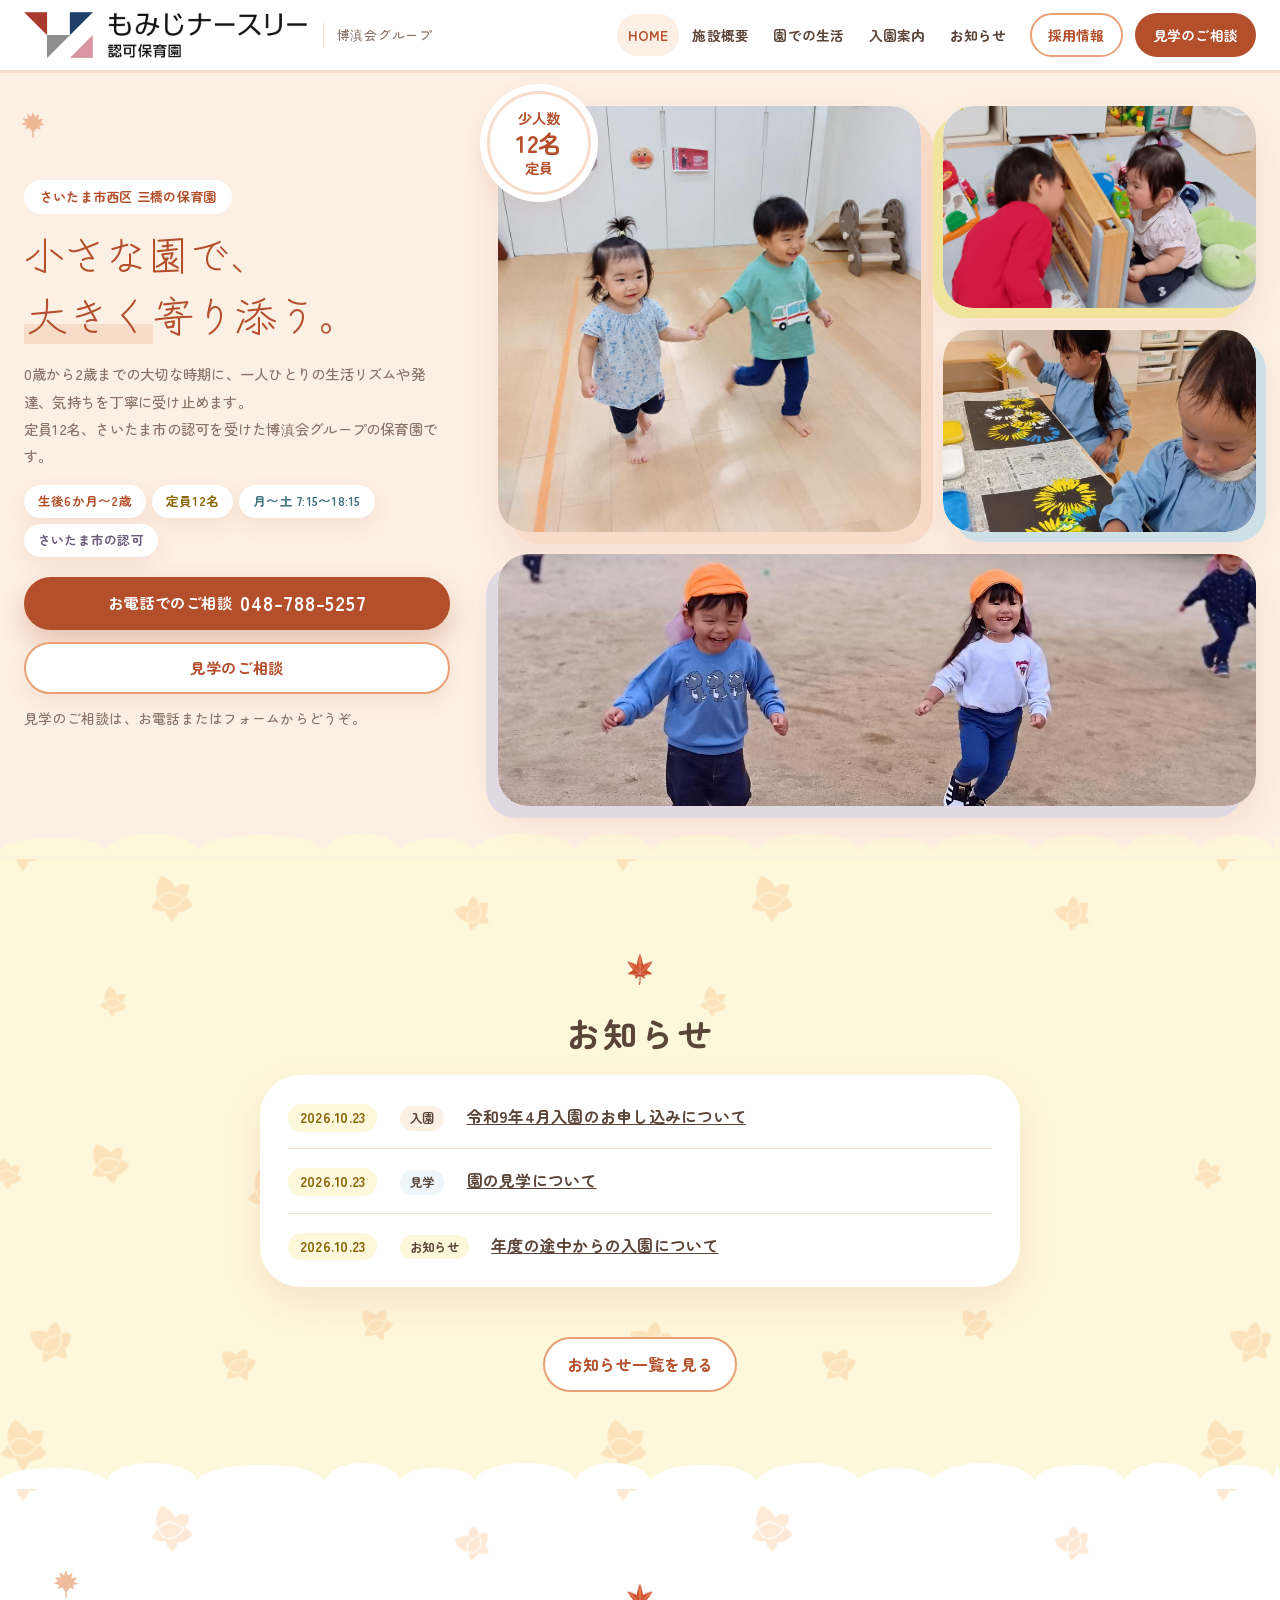
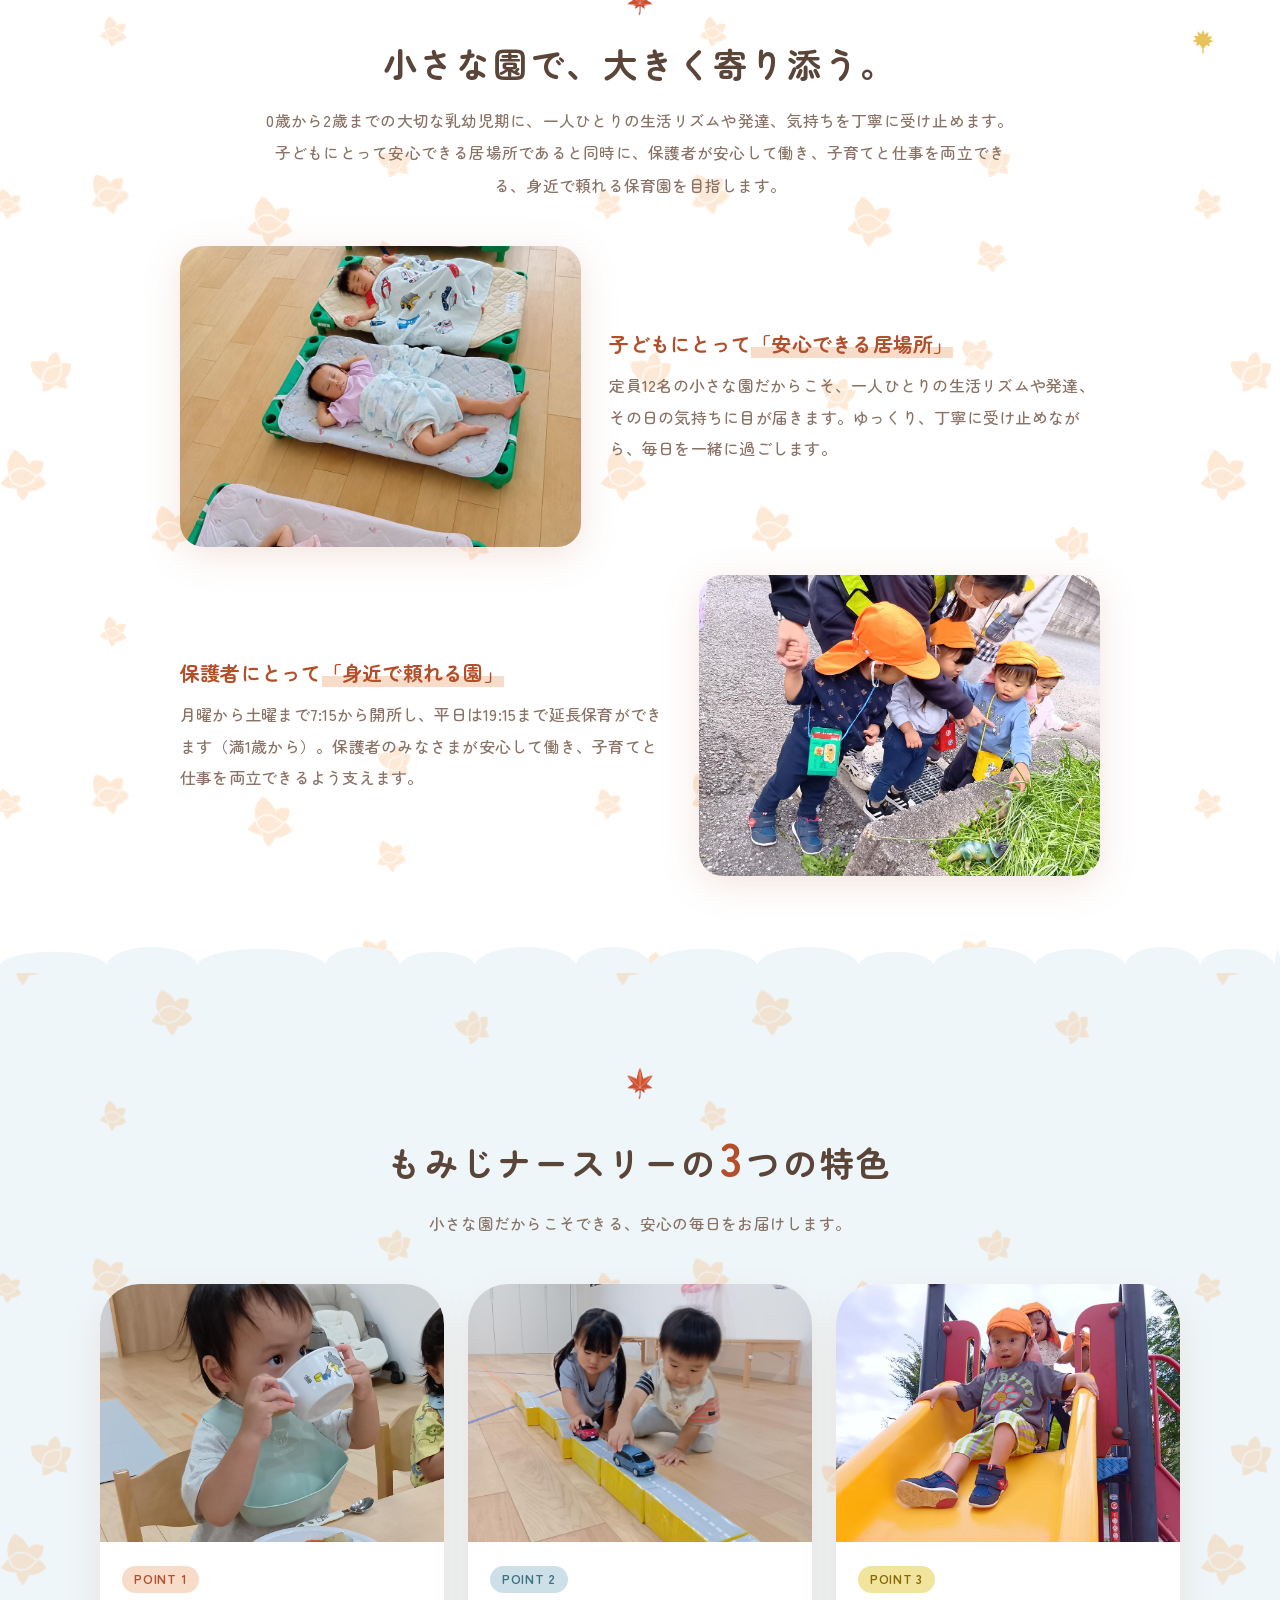
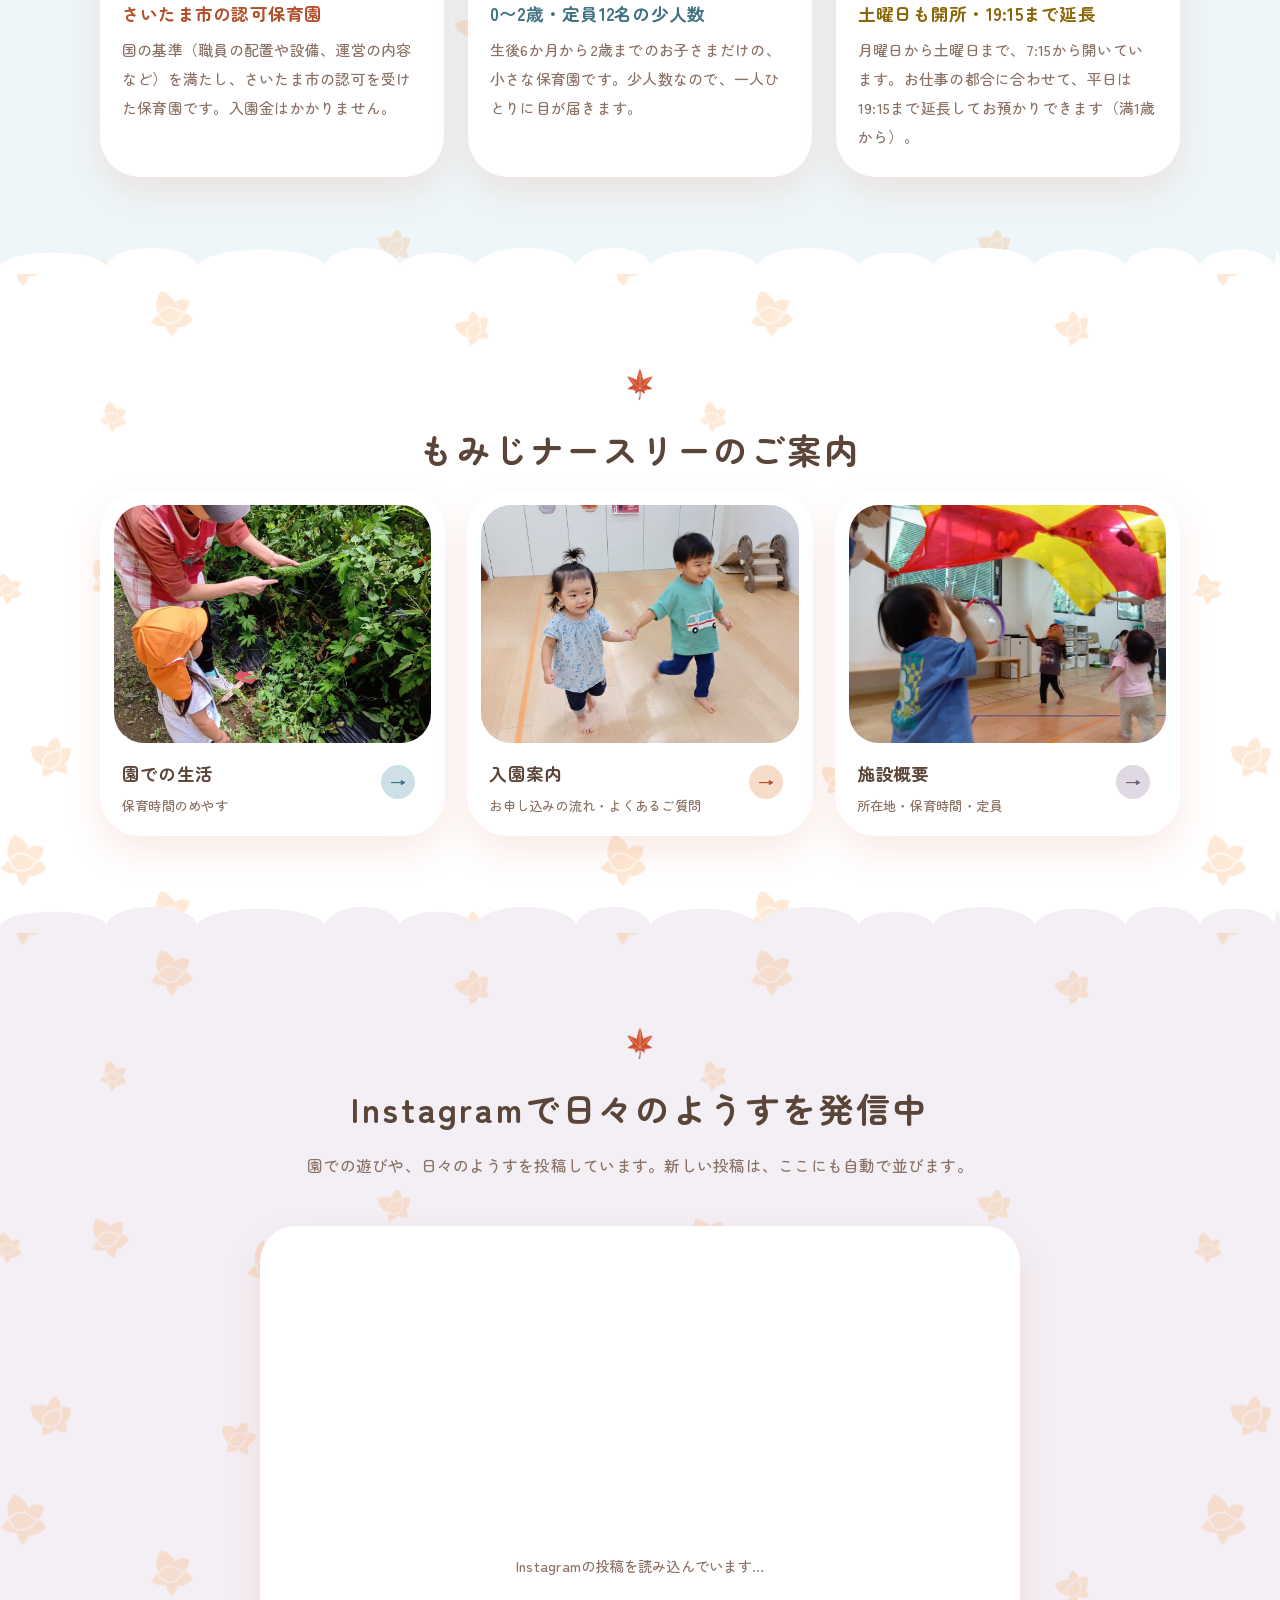
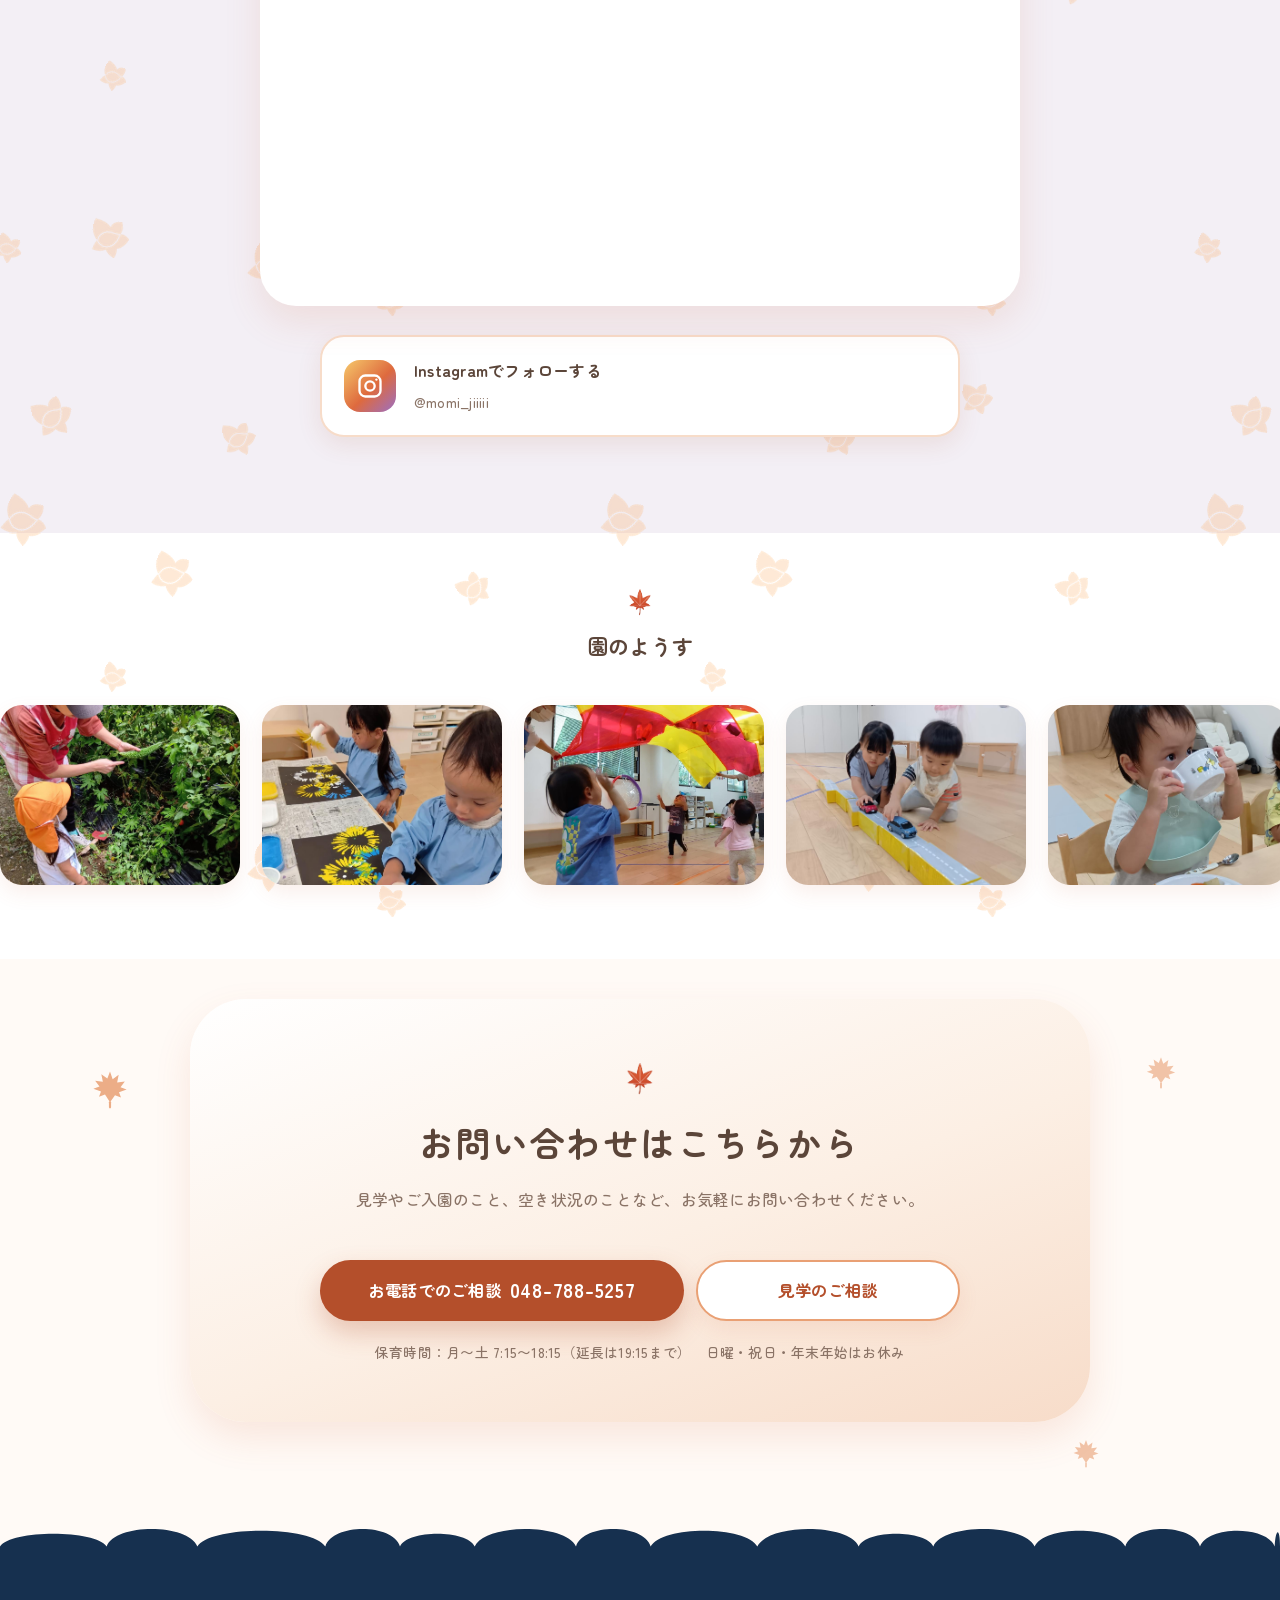
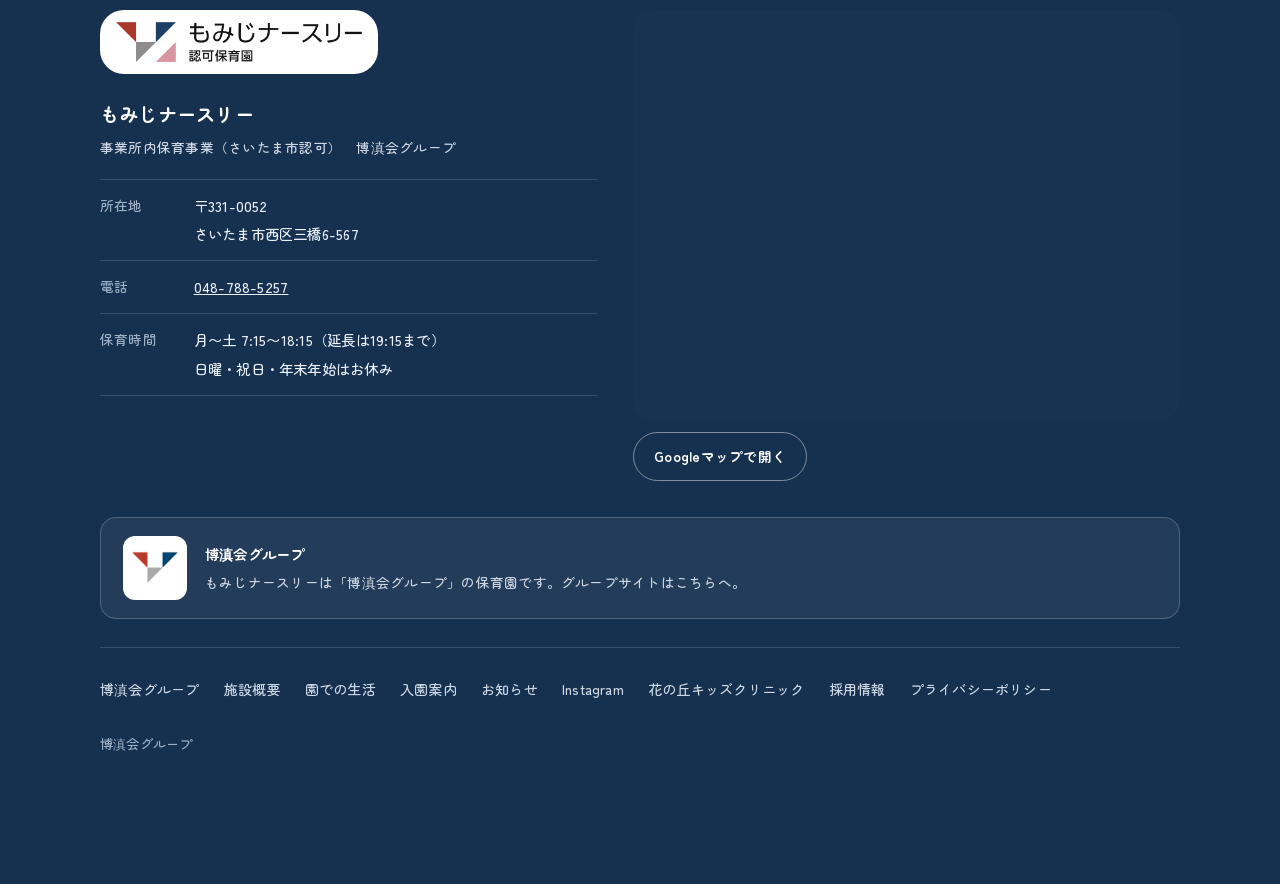
==== index.html @ c1660f33 "Add files via upload" ====
<!DOCTYPE html>
<html lang="ja">
<head>
<meta charset="UTF-8">
<meta name="viewport" content="width=device-width, initial-scale=1">
<title>もみじナースリー｜さいたま市西区三橋の0〜2歳児の保育園｜博滇会グループ</title>
<!-- ★お試し公開のあいだは検索結果に出ないようにしています。本番公開のときはこの1行を削除してください★ -->
<meta name="robots" content="noindex,nofollow">
<meta name="description" content="小さな園で、大きく寄り添う。もみじナースリー（さいたま市西区三橋）は、博滇会グループの事業所内保育事業（さいたま市認可）の保育園です。生後6か月〜2歳、定員12名。月〜土 7:15〜18:15（延長19:15まで）。">
<link rel="icon" href="momiji-leaf.png">
<link rel="preconnect" href="https://fonts.googleapis.com">
<link rel="preconnect" href="https://fonts.gstatic.com" crossorigin>
<link href="https://fonts.googleapis.com/css2?family=Zen+Maru+Gothic:wght@500;700&display=swap" rel="stylesheet">
<link href="https://fonts.googleapis.com/css2?family=Zen+Kurenaido&display=swap&text=%E3%80%81%E3%80%82%E3%81%86%E3%81%8D%E3%81%8F%E3%81%95%E3%81%98%E3%81%A7%E3%81%AA%E3%81%BF%E3%82%82%E3%82%8A%E3%82%B9%E3%83%8A%E3%83%AA%E3%83%BC%E5%9C%92%E5%A4%A7%E5%AF%84%E5%B0%8F%E6%B7%BB" rel="stylesheet">
<link rel="stylesheet" href="style.css?v=202610301157">
</head>
<body>
<!--
  もみじナースリー（博滇会グループ）　5ページ版　2026-10-23
  作りと構成は、さくらナースリーの5ページ版と同じです。色はもみじの秋の色にしています。
  中身は、さいたま市の施設ページ（もみじナースリー）と市の資料の内容をもとにしています。
  ★写真（harvest1.jpg など15枚）は、ほかのファイルと同じ場所に置いています（2026-10-30）。
-->
<svg width="0" height="0" style="position:absolute" aria-hidden="true">
  <defs>
    <symbol id="i-heart" viewBox="0 0 24 24"><path d="M12 20.5S3.5 15.2 3.5 9.6A4.3 4.3 0 0 1 12 7.5a4.3 4.3 0 0 1 8.5 2.1c0 5.6-8.5 10.9-8.5 10.9z" fill="currentColor"/></symbol>
    <symbol id="i-petal" viewBox="0 0 24 24"><path d="M12 1.5l1.6 4.6 3.6-2.6-.9 4.6 4.6-.6-2.6 3.4 3.7 1.4-4.6 1.6 1.2 3.2-3.6-1.4L12 20l-3-4.7-3.6 1.4 1.2-3.2L2 11.9l3.7-1.4L3.1 7.1l4.6.6-.9-4.6 3.6 2.6z" fill="currentColor"/><path d="M12 20v3" stroke="currentColor" stroke-width="1.3" stroke-linecap="round"/></symbol>
    <symbol id="kid" viewBox="0 0 40 70"><ellipse cx="20" cy="49" rx="11" ry="13" fill="currentColor"/><ellipse cx="9.5" cy="44" rx="3.2" ry="6" fill="currentColor" transform="rotate(25 9.5 44)"/><ellipse cx="30.5" cy="44" rx="3.2" ry="6" fill="currentColor" transform="rotate(-25 30.5 44)"/><ellipse cx="15" cy="64" rx="4" ry="3.6" fill="#f6d8c4"/><ellipse cx="25" cy="64" rx="4" ry="3.6" fill="#f6d8c4"/><circle cx="20" cy="20" r="13" fill="#fbe3d1"/><path d="M7 19c0-8 6-13 13-13s13 5 13 13c-3-3-6-5-9-5-1 2-4 3-8 3-4 0-7 1-9 2z" fill="#a9724a"/><circle cx="15.5" cy="22" r="1.5" fill="#4a3a35"/><circle cx="24.5" cy="22" r="1.5" fill="#4a3a35"/><ellipse cx="12.5" cy="26" rx="2.4" ry="1.6" fill="#f3a5a5" opacity=".75"/><ellipse cx="27.5" cy="26" rx="2.4" ry="1.6" fill="#f3a5a5" opacity=".75"/><path d="M18 26.5q2 1.6 4 0" stroke="#c4705e" stroke-width="1.1" fill="none" stroke-linecap="round"/></symbol>
  </defs>
</svg>
<header class="header">
  <a class="header__id" href="index.html">
    <img class="header__logoimg" src="logo-momiji.png" alt="もみじナースリー 認可保育園" width="836" height="136">
    <span class="group header__grp">博滇会グループ</span>
  </a>
  <nav class="gn" aria-label="サイトのご案内">
    <ul class="gn__list" id="gn-list"><li><a class="gn__a is-cur" href="index.html" aria-current="page">HOME</a></li><li><a class="gn__a" href="about.html">施設概要</a></li><li><a class="gn__a" href="life.html">園での生活</a></li><li><a class="gn__a" href="guide.html">入園案内</a></li><li><a class="gn__a" href="news.html">お知らせ</a></li></ul>
    <!-- ▼法人の採用サイト（うしろの ?utm_... は消さないでください） -->
    <a class="gn__recruit" id="btn-recruit-header" href="https://arwrk.net/recruit/hakushinkai?utm_source=momiji-nursery&amp;utm_medium=site&amp;utm_campaign=recruit" target="_blank" rel="noopener">採用情報</a>
    <a class="gnav__cta gn__cta" id="btn-visit-header" href="https://hakushinkai.jp/contact/?from=momiji-nursery&amp;place=header">見学のご相談</a>
    <button class="gn__toggle" type="button" aria-expanded="false" aria-controls="gn-list" aria-label="メニューを開く">
      <span class="gn__bars" aria-hidden="true"><span></span><span></span><span></span></span><span class="gn__togtxt">メニュー</span>
    </button>
  </nav>
</header>
<!-- ===== 1枚目 ===== -->
<main class="fv dots wave-bottom pink-sec">
  <span class="float float--a" style="width:28px;height:28px;left:1.5%;top:40px;color:var(--pink2)" aria-hidden="true"><svg><use href="#i-petal"/></svg></span>
  <span class="float float--b" style="width:34px;height:34px;right:6%;top:90px;color:var(--yel1)" aria-hidden="true"><svg><use href="#i-petal"/></svg></span>
  <span class="float float--a" style="width:22px;height:22px;left:44%;bottom:70px;color:var(--pink1)" aria-hidden="true"><svg><use href="#i-petal"/></svg></span>
  <span class="float float--b" style="width:24px;height:24px;right:3%;bottom:120px;color:var(--yel2)" aria-hidden="true"><svg><use href="#i-petal"/></svg></span>

  <div class="fv__grid">
    <div class="fv__copy">
      <h1 class="sr-only">もみじナースリー（さいたま市西区三橋）｜0〜2歳児の小さな保育園｜博滇会グループ</h1>
      <span class="fv__place">さいたま市西区 三橋の保育園</span>
      <!-- ★見せ場の一行：事業所のミッション「小さな園で、大きく寄り添う。」★ -->
      <p class="lead" aria-hidden="true"><span>小さな園で、</span><br><span><em>大きく</em>寄り添う。</span></p>
      <p class="fv__text">0歳から2歳までの大切な時期に、一人ひとりの生活リズムや発達、気持ちを丁寧に受け止めます。<br>定員12名、さいたま市の認可を受けた博滇会グループの保育園です。</p>
      <ul class="tags">
        <li>生後6か月〜2歳</li>
        <li>定員12名</li>
        <li>月〜土 7:15〜18:15</li>
        <li>さいたま市の認可</li>
      </ul>
      <div class="actions">
        <a class="btn btn--tel" id="btn-tel" href="tel:0487885257"><span>お電話でのご相談</span><span class="num-t">048-788-5257</span></a>
        <a class="btn btn--visit" id="btn-visit" href="https://hakushinkai.jp/contact/?from=momiji-nursery&amp;place=fv"><span>見学のご相談</span></a>
      </div>
      <p class="fv__note">見学のご相談は、お電話またはフォームからどうぞ。</p>
    </div>

    <div class="fv__photo">
      <span class="fv__badge" aria-hidden="true"><span>少人数<b>12名</b>定員</span></span>
      <div class="collage">
        <figure class="pic c-a"><img src="runin.jpg" style="object-position:50% 48%" alt="保育室をかけっこする子どもたち"></figure>
        <figure class="pic c-b"><img src="toys.jpg" style="object-position:50% 22%" alt="おもちゃで遊ぶ子どもたち"></figure>
        <figure class="pic c-c"><img src="craft.jpg" style="object-position:72% 30%" alt="ひまわりの絵を作る製作あそび"></figure>
        <figure class="pic c-d"><img src="runout.jpg" style="object-position:50% 38%" alt="広場をかけっこする子どもたち"></figure>
      </div>
    </div>
  </div>
</main>

<!-- ===== お知らせ ===== -->
<section class="section section--pink dots wave-top tint-yel yel-sec" aria-labelledby="news-title">
  <div class="wrap">
    <h2 class="h2" id="news-title">お知らせ</h2>
    <ul class="news"><li><time>2026.10.23</time><span class="news__cat k-pink">入園</span><a href="news.html#n-nyuen">令和9年4月入園のお申し込みについて</a></li><li><time>2026.10.23</time><span class="news__cat k-sky">見学</span><a href="news.html#n-kengaku">園の見学について</a></li><li><time>2026.10.23</time><span class="news__cat k-yel">お知らせ</span><a href="news.html#n-tochu">年度の途中からの入園について</a></li></ul>
    <p class="center" style="margin-top:2em"><a class="linkbtn" href="news.html">お知らせ一覧を見る</a></p>
  </div>
</section>

<!-- ===== わたしたちの想い（事業所のミッション） ===== -->
<section class="section section--white wave-top white-sec" aria-labelledby="about-title">
  <span class="float float--a" style="width:30px;height:30px;left:4%;top:80px;color:var(--pink2)" aria-hidden="true"><svg><use href="#i-petal"/></svg></span>
  <span class="float float--b" style="width:26px;height:26px;right:5%;top:140px;color:var(--yel1)" aria-hidden="true"><svg><use href="#i-petal"/></svg></span>
  <div class="wrap">
    <h2 class="h2" id="about-title"><span>小さな園で、</span><span>大きく寄り添う。</span></h2>
    <p class="lede">0歳から2歳までの大切な乳幼児期に、一人ひとりの生活リズムや発達、気持ちを丁寧に受け止めます。子どもにとって安心できる居場所であると同時に、保護者が安心して働き、子育てと仕事を両立できる、身近で頼れる保育園を目指します。</p>
    <div class="hagu">
      <div class="hagu__item">
        <div class="hagu__pic"><img src="nap.jpg" style="object-position:50% 50%" alt="お昼寝の時間" loading="lazy"></div>
        <div class="hagu__body"><h3>子どもにとって<em>「安心できる居場所」</em></h3><p>定員12名の小さな園だからこそ、一人ひとりの生活リズムや発達、その日の気持ちに目が届きます。ゆっくり、丁寧に受け止めながら、毎日を一緒に過ごします。</p></div>
      </div>
      <div class="hagu__item">
        <div class="hagu__pic"><img src="walk.jpg" style="object-position:45% 45%" alt="保育者と手をつないでお散歩" loading="lazy"></div>
        <div class="hagu__body"><h3>保護者にとって<em>「身近で頼れる園」</em></h3><p>月曜から土曜まで7:15から開所し、平日は19:15まで延長保育ができます（満1歳から）。保護者のみなさまが安心して働き、子育てと仕事を両立できるよう支えます。</p></div>
      </div>
    </div>
  </div>
</section>

<!-- ===== もみじの特色 ===== -->
<section class="section section--pink dots wave-top tint-sky sky-sec" aria-labelledby="feature-title">
  <div class="wrap">
    <h2 class="h2" id="feature-title"><span>もみじナースリーの</span><span><span class="num">3</span>つの特色</span></h2>
    <p class="lede">小さな園だからこそできる、安心の毎日をお届けします。</p>
    <!-- ★3つの特色は、さいたま市のページにある事実だけで作っています。園のおすすめポイントが届いたら差し替えてください -->
    <div class="features features--3">
      <article class="fcard k-pink">
        <div class="fcard__pic"><img src="lunch.jpg" style="object-position:45% 22%" alt="給食を食べる子ども" loading="lazy"></div>
        <div class="fcard__body"><span class="fcard__pt">POINT 1</span><h3>さいたま市の認可保育園</h3><p>国の基準（職員の配置や設備、運営の内容など）を満たし、さいたま市の認可を受けた保育園です。入園金はかかりません。</p></div>
      </article>
      <article class="fcard k-sky">
        <div class="fcard__pic"><img src="cars.jpg" style="object-position:50% 50%" alt="くるまのおもちゃで遊ぶ子どもたち" loading="lazy"></div>
        <div class="fcard__body"><span class="fcard__pt">POINT 2</span><h3>0〜2歳・定員12名の少人数</h3><p>生後6か月から2歳までのお子さまだけの、小さな保育園です。少人数なので、一人ひとりに目が届きます。</p></div>
      </article>
      <article class="fcard k-yel">
        <div class="fcard__pic"><img src="slide.jpg" style="object-position:50% 42%" alt="すべり台で遊ぶ子どもたち" loading="lazy"></div>
        <div class="fcard__body"><span class="fcard__pt">POINT 3</span><h3>土曜日も開所・19:15まで延長</h3><p>月曜日から土曜日まで、7:15から開いています。お仕事の都合に合わせて、平日は19:15まで延長してお預かりできます（満1歳から）。</p></div>
      </article>
    </div>
  </div>
</section>

<!-- ===== 各ページへの入口 ===== -->
<section class="section section--white wave-top white-sec" aria-labelledby="tiles-title">
  <div class="wrap">
    <h2 class="h2" id="tiles-title"><span>もみじナースリーの</span><span>ご案内</span></h2>
    <div class="tiles">
      <a class="tile k-sky" href="life.html"><img src="harvest1.jpg" style="object-position:35% 45%" alt="" loading="lazy"><span class="tile__t">園での生活<small>保育時間のめやす</small></span></a>
      <a class="tile k-pink" href="guide.html"><img src="runin.jpg" style="object-position:50% 48%" alt="" loading="lazy"><span class="tile__t">入園案内<small>お申し込みの流れ・よくあるご質問</small></span></a>
      <a class="tile k-pur" href="about.html"><img src="balloon.jpg" style="object-position:45% 70%" alt="" loading="lazy"><span class="tile__t">施設概要<small>所在地・保育時間・定員</small></span></a>
    </div>
  </div>
</section>

<!-- ===== Instagram（最新の投稿が自動で並ぶ） ===== -->
<!-- インスタのプロフィールの埋め込み（ログイン不要）。インスタ側の都合で表示されなくなった場合は、下のボタンだけ残ります -->
<section class="section section--pink wave-top tint-pur pur-sec" id="instagram" aria-labelledby="ig-title">
  <div class="wrap">
    <h2 class="h2" id="ig-title"><span>Instagramで</span><span>日々のようすを発信中</span></h2>
    <p class="lede">園での遊びや、日々のようすを投稿しています。新しい投稿は、ここにも自動で並びます。</p>
    <div class="igbox"><p class="igbox__wait" aria-hidden="true">Instagramの投稿を読み込んでいます…</p><iframe src="https://www.instagram.com/momi_jiiiii/embed/" title="もみじナースリーのInstagram"></iframe></div>
    <a class="insta" id="btn-insta-top" href="https://www.instagram.com/momi_jiiiii/" target="_blank" rel="noopener">
      <span class="insta__ico" aria-hidden="true"><svg viewBox="0 0 24 24" fill="none" stroke="#fff" stroke-width="2"><rect x="3" y="3" width="18" height="18" rx="5"/><circle cx="12" cy="12" r="4"/><circle cx="17.5" cy="6.5" r="1" fill="#fff" stroke="none"/></svg></span>
      <span><strong>Instagramでフォローする</strong><small>@momi_jiiiii</small></span>
    </a>
  </div>
</section>
<!-- ===== 園のようす（写真が流れる帯） ===== -->
<section class="strip strip--nocap" aria-label="園のようす">
  <h2 class="strip__ttl">園のようす</h2>
  <div class="strip__track"><figure class="strip__item"><img src="harvest1.jpg" style="object-position:35% 45%" alt="畑で野菜を収穫する子どもと保育者" loading="lazy"></figure><figure class="strip__item"><img src="craft.jpg" style="object-position:72% 30%" alt="ひまわりの絵を作る製作あそび" loading="lazy"></figure><figure class="strip__item"><img src="balloon.jpg" style="object-position:45% 70%" alt="バルーンの下で遊ぶ子どもたち" loading="lazy"></figure><figure class="strip__item"><img src="cars.jpg" style="object-position:50% 50%" alt="くるまのおもちゃで遊ぶ子どもたち" loading="lazy"></figure><figure class="strip__item"><img src="lunch.jpg" style="object-position:45% 22%" alt="給食を食べる子ども" loading="lazy"></figure><figure class="strip__item"><img src="slide.jpg" style="object-position:50% 42%" alt="すべり台で遊ぶ子どもたち" loading="lazy"></figure><figure class="strip__item"><img src="runin.jpg" style="object-position:50% 48%" alt="保育室をかけっこする子どもたち" loading="lazy"></figure><figure class="strip__item"><img src="tree.jpg" style="object-position:45% 50%" alt="お散歩で木の枝に手をのばす子ども" loading="lazy"></figure><figure class="strip__item"><img src="toys.jpg" style="object-position:50% 22%" alt="おもちゃで遊ぶ子どもたち" loading="lazy"></figure><figure class="strip__item"><img src="walk.jpg" style="object-position:45% 45%" alt="保育者と手をつないでお散歩" loading="lazy"></figure><figure class="strip__item"><img src="runout.jpg" style="object-position:50% 38%" alt="広場をかけっこする子どもたち" loading="lazy"></figure><figure class="strip__item"><img src="halloween.jpg" style="object-position:62% 55%" alt="ハロウィンのお菓子をもらう子どもたち" loading="lazy"></figure><figure class="strip__item"><img src="nap.jpg" style="object-position:50% 50%" alt="お昼寝の時間" loading="lazy"></figure><figure class="strip__item"><img src="elder.jpg" style="object-position:55% 55%" alt="おばあちゃんとふれあう子ども" loading="lazy"></figure><figure class="strip__item"><img src="harvest2.jpg" style="object-position:45% 55%" alt="畑の野菜にふれる子どもたち" loading="lazy"></figure><div class="strip__dup" aria-hidden="true"><figure class="strip__item"><img src="harvest1.jpg" style="object-position:35% 45%" alt="" aria-hidden="true" loading="lazy"></figure><figure class="strip__item"><img src="craft.jpg" style="object-position:72% 30%" alt="" aria-hidden="true" loading="lazy"></figure><figure class="strip__item"><img src="balloon.jpg" style="object-position:45% 70%" alt="" aria-hidden="true" loading="lazy"></figure><figure class="strip__item"><img src="cars.jpg" style="object-position:50% 50%" alt="" aria-hidden="true" loading="lazy"></figure><figure class="strip__item"><img src="lunch.jpg" style="object-position:45% 22%" alt="" aria-hidden="true" loading="lazy"></figure><figure class="strip__item"><img src="slide.jpg" style="object-position:50% 42%" alt="" aria-hidden="true" loading="lazy"></figure><figure class="strip__item"><img src="runin.jpg" style="object-position:50% 48%" alt="" aria-hidden="true" loading="lazy"></figure><figure class="strip__item"><img src="tree.jpg" style="object-position:45% 50%" alt="" aria-hidden="true" loading="lazy"></figure><figure class="strip__item"><img src="toys.jpg" style="object-position:50% 22%" alt="" aria-hidden="true" loading="lazy"></figure><figure class="strip__item"><img src="walk.jpg" style="object-position:45% 45%" alt="" aria-hidden="true" loading="lazy"></figure><figure class="strip__item"><img src="runout.jpg" style="object-position:50% 38%" alt="" aria-hidden="true" loading="lazy"></figure><figure class="strip__item"><img src="halloween.jpg" style="object-position:62% 55%" alt="" aria-hidden="true" loading="lazy"></figure><figure class="strip__item"><img src="nap.jpg" style="object-position:50% 50%" alt="" aria-hidden="true" loading="lazy"></figure><figure class="strip__item"><img src="elder.jpg" style="object-position:55% 55%" alt="" aria-hidden="true" loading="lazy"></figure><figure class="strip__item"><img src="harvest2.jpg" style="object-position:45% 55%" alt="" aria-hidden="true" loading="lazy"></figure></div></div>
</section>
<!-- ===== 最後のご相談 ===== -->
<section class="cta" aria-labelledby="cta-title">
  <span class="float float--a is-yel" style="width:40px;height:40px;left:7%;top:110px;color:#fff" aria-hidden="true"><svg><use href="#i-petal"/></svg></span>
  <span class="float float--b" style="width:34px;height:34px;right:8%;top:96px;color:#fff" aria-hidden="true"><svg><use href="#i-petal"/></svg></span>
  <span class="float float--a" style="width:30px;height:30px;right:14%;bottom:50px;color:#fff" aria-hidden="true"><svg><use href="#i-petal"/></svg></span>
  <div class="wrap">
    <h2 class="h2" id="cta-title"><span>お問い合わせは</span><span>こちらから</span></h2>
    <p class="lede" style="text-align:center">見学やご入園のこと、空き状況のことなど、お気軽にお問い合わせください。</p>
    <div class="actions">
      <a class="btn btn--tel" id="btn-tel-2" href="tel:0487885257"><span>お電話でのご相談</span><span class="num-t">048-788-5257</span></a>
      <a class="btn btn--visit" id="btn-visit-2" href="https://hakushinkai.jp/contact/?from=momiji-nursery&amp;place=cta"><span>見学のご相談</span></a>
    </div>
    <p class="note">保育時間：月〜土 7:15〜18:15（延長は19:15まで）　日曜・祝日・年末年始はお休み</p>
  </div>
</section>
<!-- ===== フッター ===== -->
<footer class="footer">
  <div class="wrap footer__grid">
    <div>
      <span class="footer__logo"><img src="logo-momiji.png" alt="もみじナースリー 認可保育園" width="836" height="136" loading="lazy"></span>
      <span class="name">もみじナースリー</span>
      <span class="name-sub">事業所内保育事業（さいたま市認可）　博滇会グループ</span>
      <dl class="access">
        <div><dt>所在地</dt><dd>〒331-0052<br>さいたま市西区三橋6-567</dd></div>
        <div><dt>電話</dt><dd><a href="tel:0487885257">048-788-5257</a></dd></div>
        <div><dt>保育時間</dt><dd>月〜土 7:15〜18:15（延長は19:15まで）<br>日曜・祝日・年末年始はお休み</dd></div>
      </dl>
    </div>
    <div>
      <iframe src="https://maps.google.com/maps?q=%E5%9F%BC%E7%8E%89%E7%9C%8C%E3%81%95%E3%81%84%E3%81%9F%E3%81%BE%E5%B8%82%E8%A5%BF%E5%8C%BA%E4%B8%89%E6%A9%8B6-567&amp;z=16&amp;output=embed" title="もみじナースリーの地図" loading="lazy" referrerpolicy="no-referrer-when-downgrade"></iframe>
      <a class="map-link" id="btn-map" href="https://www.google.com/maps/search/?api=1&amp;query=%E5%9F%BC%E7%8E%89%E7%9C%8C%E3%81%95%E3%81%84%E3%81%9F%E3%81%BE%E5%B8%82%E8%A5%BF%E5%8C%BA%E4%B8%89%E6%A9%8B6-567" target="_blank" rel="noopener">Googleマップで開く</a>
    </div>
  </div>
  <div class="wrap">
    <a class="orgcard" id="btn-org" href="https://hakushinkai.jp/" target="_blank" rel="noopener">
      <span class="orgcard__logo" style="width:64px;height:64px;padding:8px;flex:none;display:flex;align-items:center;justify-content:center;background:#fff;border-radius:12px;overflow:hidden"><img src="logo-hakushinkai.png" alt="博滇会グループのマーク" width="240" height="164" style="width:100%;height:auto;max-height:100%;object-fit:contain;display:block"></span>
      <span><strong>博滇会グループ</strong><small>もみじナースリーは「博滇会グループ」の保育園です。グループサイトはこちらへ。</small></span>
    </a>
  </div>
  <nav class="wrap footer__links" aria-label="関連リンク">
    <a href="https://hakushinkai.jp/">博滇会グループ</a>
    <a href="about.html">施設概要</a><a href="life.html">園での生活</a><a href="guide.html">入園案内</a><a href="news.html">お知らせ</a>
    <a href="https://www.instagram.com/momi_jiiiii/" target="_blank" rel="noopener">Instagram</a>
    <a href="https://hakushinkai.jp/facilities/hananookakidsclinic/">花の丘キッズクリニック</a>
    <a id="btn-recruit-footer" href="https://arwrk.net/recruit/hakushinkai?utm_source=momiji-nursery&amp;utm_medium=site&amp;utm_campaign=recruit" target="_blank" rel="noopener">採用情報</a>
    <a href="https://hakushinkai.jp/privacy-policy/">プライバシーポリシー</a>
  </nav>
  <p class="wrap group">博滇会グループ</p>
</footer>

<!-- ===== 画面下のお問い合わせバー ===== -->
<div class="callbar">
  <div class="callbar__inner">
    <p class="callbar__msg">見学・ご相談は、お気軽にどうぞ。</p>
    <div class="callbar__btns">
      <a class="cbtn cbtn--tel" id="btn-tel-bar" href="tel:0487885257"><span class="only-sp">電話する</span><span class="only-pc">お電話&nbsp;&nbsp;048-788-5257</span></a>
      <a class="cbtn cbtn--visit" id="btn-visit-bar" href="https://hakushinkai.jp/contact/?from=momiji-nursery&amp;place=bar"><span class="only-sp">見学・相談</span><span class="only-pc">見学のご相談</span></a>
    </div>
  </div>
</div>
<script>
/* 画面下のバーを、1枚目のボタンと最後のご相談が見えているあいだだけ隠します。 */
(function () {
  var bar = document.querySelector('.callbar');
  if (!bar || !('IntersectionObserver' in window)) return;
  var fv = document.querySelector('.fv .actions');
  var cta = document.querySelector('.cta');
  var foot = document.querySelector('.footer');
  var s = { fv:false, cta:false, foot:false };
  var io = new IntersectionObserver(function (es) {
    es.forEach(function (e) { if (e.target === fv) s.fv = e.isIntersecting; else if (e.target === foot) s.foot = e.isIntersecting; else s.cta = e.isIntersecting; });
    bar.classList.toggle('is-hidden', s.fv || s.cta || s.foot);
  }, { threshold: 0.2 });
  if (fv) io.observe(fv);
  if (cta) io.observe(cta);
  if (foot) io.observe(foot);
})();
</script>
<script>
/* スマホのメニューの開け閉め */
(function(){
  var nav=document.querySelector('.gn'); if(!nav) return;
  var btn=nav.querySelector('.gn__toggle');
  function set(o){ nav.classList.toggle('is-open',o); btn.setAttribute('aria-expanded',o?'true':'false'); btn.setAttribute('aria-label',o?'メニューを閉じる':'メニューを開く'); }
  btn.addEventListener('click',function(){ set(btn.getAttribute('aria-expanded')!=='true'); });
  document.addEventListener('click',function(e){ if(!nav.contains(e.target)) set(false); });
  document.addEventListener('keydown',function(e){ if(e.key==='Escape') set(false); });
  nav.querySelectorAll('.gn__a').forEach(function(a){ a.addEventListener('click',function(){ set(false); }); });
})();
</script>
</body>
</html>
---- style.css ----
﻿@charset "UTF-8";

/* =========================================================
   色（ここを変えればページ全体の色が変わります）
   ========================================================= */
:root{
  --pink1:   #d0613a;   /* ピンク1：飾り・大きな見出しの差し色 */
  --pink2:   #e9a074;   /* ピンク2：飾り・枠 */
  --pink3:   #f7dcc9;   /* ピンク3：うすい面 */
  --pink4:   #fcefe4;   /* ピンク3をさらにうすく：地の色 */
  --deep:    #a9431f;   /* ピンクを濃くした色：白い文字を乗せるボタン・面、小さな差し色の文字 */
  --deep-d:  #8c3517;   /* 押したとき */
  --bg:      #fffaf4;   /* ページの地（ほんのりピンクがかった白） */
  --white:   #ffffff;
  --ink:     #3b2f29;   /* 本文の文字（あたたかい濃い色） */
  --ink-soft:#6c5d55;
  --line:    #f1dccd;
  /* 博滇会カラー一覧表の展開色（2026-10-06 第4版で追加） */
  --yel1:#dfaa17; --yel2:#e4c939; --yel3:#f1e49c; --yel4:#fdf7dc; --yel-ink:#8a6707;
  --sky1:#5e94a4; --sky2:#9cc1cf; --sky3:#cde0e7; --sky4:#eef6f9; --sky-ink:#3f7280;
  --pur1:#9786a5; --pur2:#b9aac0; --pur3:#e0d9e3; --pur4:#f3eff5; --pur-ink:#6f5e7e;
  --rainbow: linear-gradient(90deg, var(--pink2) 0 25%, var(--yel2) 25% 50%, var(--sky2) 50% 75%, var(--pur2) 75% 100%);
  --navy:    #1e4068;   /* 博滇会の深藍（フッターだけ） */
  --navy-d:  #16304f;
  --shadow:  0 8px 24px rgba(169,67,31,.10);
  --maxw:    1080px;
  --round:   "Zen Maru Gothic", "Hiragino Maru Gothic ProN", "Hiragino Kaku Gothic ProN", system-ui, sans-serif;
}

*{ box-sizing:border-box; margin:0; padding:0; }
html{ scroll-behavior:smooth; }
body{
  background:var(--bg); color:var(--ink);
  font-family: system-ui, -apple-system, "Hiragino Kaku Gothic ProN", "Noto Sans JP", "Yu Gothic", Meiryo, sans-serif;
  line-height:1.95; letter-spacing:.015em; -webkit-font-smoothing:antialiased;
  overflow-x:hidden;
}
img{ max-width:100%; display:block; }
a{ color:var(--deep); }
.wrap{ width:100%; max-width:var(--maxw); margin:0 auto; position:relative; z-index:1; }
.sr-only{ position:absolute; width:1px; height:1px; overflow:hidden; clip:rect(0 0 0 0); white-space:nowrap; }

/* =========================================================
   飾りの部品
   ========================================================= */
/* ガーランド（三角の旗） */
.bunting{
  height:56px; width:100%;
  background:url("data:image/svg+xml;utf8,<svg xmlns='http://www.w3.org/2000/svg' viewBox='0 0 600 60' preserveAspectRatio='none'><path d='M0 6 Q300 40 600 6' fill='none' stroke='%236c5d55' stroke-width='1.2' stroke-dasharray='3 3'/><polygon points='12,9.2 48,9.2 30,39.2' fill='%23d0613a'/><polygon points='72,14.7 108,14.7 90,44.7' fill='%23e4c939'/><polygon points='132,18.8 168,18.8 150,48.8' fill='%239cc1cf'/><polygon points='192,21.5 228,21.5 210,51.5' fill='%23e9a074'/><polygon points='252,22.8 288,22.8 270,52.8' fill='%23b9aac0'/><polygon points='312,22.8 348,22.8 330,52.8' fill='%23dfaa17'/><polygon points='372,21.5 408,21.5 390,51.5' fill='%23d0613a'/><polygon points='432,18.8 468,18.8 450,48.8' fill='%239cc1cf'/><polygon points='492,14.7 528,14.7 510,44.7' fill='%23e4c939'/><polygon points='552,9.2 588,9.2 570,39.2' fill='%23b9aac0'/></svg>") no-repeat center top / 100% 100%;
  pointer-events:none;
}
@media (max-width:760px){ .bunting{ height:40px; } }

/* 水玉の面 */
.dots{
  background-color:var(--pink4);
  background-image:radial-gradient(circle, rgba(233,160,116,.28) 3px, transparent 3.5px);
  background-size:28px 28px;
}

/* 波の境目（上下） */
.wave-top, .wave-bottom{ position:relative; }
.wave-top::before, .wave-bottom::after{
  content:""; position:absolute; left:0; right:0; height:34px; pointer-events:none; z-index:0;
  background-repeat:no-repeat; background-size:100% 100%;
}
.wave-top::before{ top:-33px; background-image:var(--wave-up); }
.wave-bottom::after{ bottom:-33px; background-image:var(--wave-down); z-index:2; }
.pink-sec{
  --wave-up:url("data:image/svg+xml;utf8,<svg xmlns='http://www.w3.org/2000/svg' viewBox='0 0 1200 34' preserveAspectRatio='none'><path d='M0 34 C 150 4 300 4 450 18 C 600 32 750 32 900 16 C 1050 2 1150 8 1200 14 L1200 34 Z' fill='%23fcefe4'/></svg>");
  --wave-down:url("data:image/svg+xml;utf8,<svg xmlns='http://www.w3.org/2000/svg' viewBox='0 0 1200 34' preserveAspectRatio='none'><path d='M0 0 L1200 0 L1200 20 C 1050 32 900 32 750 18 C 600 4 450 4 300 18 C 150 32 50 28 0 20 Z' fill='%23fcefe4'/></svg>");
}
.white-sec{
  --wave-up:url("data:image/svg+xml;utf8,<svg xmlns='http://www.w3.org/2000/svg' viewBox='0 0 1200 34' preserveAspectRatio='none'><path d='M0 34 C 200 2 400 6 600 18 C 800 30 1000 30 1200 8 L1200 34 Z' fill='%23ffffff'/></svg>");
  --wave-down:url("data:image/svg+xml;utf8,<svg xmlns='http://www.w3.org/2000/svg' viewBox='0 0 1200 34' preserveAspectRatio='none'><path d='M0 0 L1200 0 L1200 14 C 1000 34 800 30 600 18 C 400 6 200 4 0 22 Z' fill='%23ffffff'/></svg>");
}

/* 浮かぶ星・雲・ハート */
.float{ position:absolute; pointer-events:none; z-index:0; color:var(--pink2); }
.float svg{ width:100%; height:100%; display:block; }
.float--a{ animation:bob 7s ease-in-out infinite alternate; }
.float--b{ animation:bob 9s ease-in-out -3s infinite alternate; }
@keyframes bob{ from{ transform:translateY(0) rotate(-6deg); } to{ transform:translateY(-14px) rotate(8deg); } }

/* =========================================================
   見出し
   ========================================================= */
.section{ padding:96px 24px; position:relative; }
.section--white{ background:var(--white); }
.section--pink{ background-color:var(--pink4); }
.eng{
  display:block; text-align:center; font-family:"Zen Kurenaido", var(--round);
  color:var(--pink1); font-size:1.15rem; letter-spacing:.12em; margin-bottom:.1em;
}
.h2{
  font-family:var(--round); font-weight:700;
  font-size:clamp(1.5rem, 4.4vw, 2.15rem); line-height:1.6; letter-spacing:.05em;
  color:var(--ink); text-align:center; margin:0 0 .4em;
}
.h2 span{ display:inline-block; white-space:nowrap; }
/* 手描き風の下線 */
.h2::after{
  content:""; display:block; width:120px; height:14px; margin:.35em auto 0;
  background:url("data:image/svg+xml;utf8,<svg xmlns='http://www.w3.org/2000/svg' viewBox='0 0 120 14'><path d='M3 9 C 20 3 34 13 50 7 S 82 3 96 8 S 112 10 117 5' fill='none' stroke='%23e9a074' stroke-width='4' stroke-linecap='round'/></svg>") no-repeat center / contain;
}
.num{ color:var(--pink1); font-size:1.35em; padding:0 .04em; }
.lede{ color:var(--ink-soft); font-size:.98rem; line-height:2.05; margin:0 auto 2.8em; max-width:760px; text-align:center; }
.h3-pill{
  display:inline-flex; align-items:center; gap:.5em; font-family:var(--round); font-weight:700;
  background:var(--white); color:var(--deep); border:2px dashed var(--pink2);
  border-radius:999px; padding:6px 20px; font-size:1.02rem; margin-bottom:1em;
}

/* =========================================================
   上の帯
   ========================================================= */
.header{
  position:sticky; top:0; z-index:60;
  display:flex; align-items:center; justify-content:space-between; gap:14px;
  padding:12px 24px; background:rgba(255,255,255,.96); border-bottom:0;
  backdrop-filter:blur(6px);
  box-shadow:0 4px 0 -0px transparent;
}
.header__id{ display:flex; align-items:center; gap:.7em; min-width:0; text-decoration:none; color:inherit; }
.header__logo{
  flex:none; width:40px; height:40px; border-radius:50%; background:var(--pink3);
  display:grid; place-items:center;
}
.header__logo svg{ width:26px; height:26px; }
.header__txt{ display:flex; align-items:baseline; gap:.8em; flex-wrap:wrap; }
.header .facility{ font-family:var(--round); font-size:1.35rem; font-weight:700; letter-spacing:.06em; color:var(--ink); }
.header .group{ font-size:.8rem; color:var(--ink-soft); letter-spacing:.06em; }
.gnav{ display:flex; align-items:center; gap:2px; }
.gnav a{
  font-family:var(--round); font-size:.86rem; font-weight:700; color:var(--ink); text-decoration:none;
  padding:9px 12px; border-radius:999px; white-space:nowrap;
}
.gnav a:hover{ background:var(--pink4); color:var(--deep); }
.gnav .gnav__recruit{ border:2px solid var(--pink2); margin-left:6px; }
.gnav .gnav__cta{ background:var(--deep); color:#fff; margin-left:6px; padding:9px 18px; }
.gnav .gnav__cta:hover{ background:var(--deep-d); color:#fff; }
@media (max-width:1000px){ .gnav .gnav__page{ display:none; } }
@media (max-width:560px){
  .header{ padding:9px 14px; }
  .header__txt{ flex-direction:column; gap:0; }
  .header .facility{ font-size:1.08rem; line-height:1.35; }
  .header .group{ font-size:.68rem; }
  .header__logo{ width:34px; height:34px; }
  .gnav .gnav__recruit{ display:none; }
  .gnav .gnav__cta{ padding:8px 13px; font-size:.8rem; }
}

/* =========================================================
   1枚目
   ========================================================= */
.fv{ position:relative; overflow:hidden; padding:20px 24px 96px; }
.fv .bunting{ position:absolute; top:0; left:0; }
.fv__grid{
  max-width:var(--maxw); margin:0 auto; position:relative; z-index:1;
  display:grid; grid-template-columns:minmax(0,1fr) minmax(0,1.1fr); gap:40px; align-items:center;
  padding-top:56px;
}
.fv__copy{ text-align:left; }
.fv__place{
  display:inline-block; font-family:var(--round); font-weight:700; font-size:.9rem;
  background:var(--white); color:var(--deep); border-radius:999px; padding:4px 16px; margin-bottom:1.1em;
  box-shadow:0 3px 10px rgba(169,67,31,.12);
}
.lead{
  font-family:"Zen Kurenaido", var(--round); font-weight:400;
  font-size:clamp(2.2rem, 5.6vw, 4rem); line-height:1.45; color:var(--deep);
  margin-bottom:.5em;
  opacity:0; transform:translateY(14px); animation:rise .9s cubic-bezier(.22,.61,.36,1) .15s forwards;
}
.lead span{ display:inline-block; white-space:nowrap; }
.lead em{ font-style:normal; background:linear-gradient(transparent 62%, var(--pink3) 62%); padding:0 .06em; }
@keyframes rise{ to{ opacity:1; transform:none; } }
.fv__text{ color:var(--ink-soft); margin-bottom:1.6em; max-width:30em; }

.tags{ display:flex; flex-wrap:wrap; gap:8px; list-style:none; margin:0 0 1.8em; }
.tags li{
  font-family:var(--round); font-size:.86rem; font-weight:700; color:var(--deep);
  background:var(--white); border:2px solid var(--pink3); border-radius:999px; padding:4px 14px; white-space:nowrap;
}

/* 写真の枠（まるい形） */
.fv__photo{ position:relative; }
.blob{
  position:relative; aspect-ratio:1/1; overflow:hidden;
  border-radius:58% 42% 52% 48% / 46% 54% 46% 54%;
  border:10px solid var(--white); box-shadow:0 18px 40px rgba(169,67,31,.18);
  background:var(--pink4);
}
.blob > svg{ width:100%; height:100%; display:block; }
.fv__ring{ position:absolute; border-radius:50%; z-index:-1; }
.fv__ring--1{ width:38%; aspect-ratio:1; background:var(--pink3); right:-6%; top:-4%; }
.fv__ring--2{ width:22%; aspect-ratio:1; border:3px dashed var(--pink2); left:-4%; bottom:4%; }
.fv__badge{
  position:absolute; left:2%; top:6%; z-index:2; width:120px; height:120px;
  display:grid; place-items:center; text-align:center; line-height:1.3;
  font-family:var(--round); font-weight:700; color:#fff; font-size:.9rem;
  background:url("data:image/svg+xml;utf8,<svg xmlns='http://www.w3.org/2000/svg' viewBox='0 0 100 100'><g fill='%23a9431f'><circle cx='50' cy='50' r='36'/><circle cx='84' cy='50' r='16'/><circle cx='74' cy='74' r='16'/><circle cx='50' cy='84' r='16'/><circle cx='26' cy='74' r='16'/><circle cx='16' cy='50' r='16'/><circle cx='26' cy='26' r='16'/><circle cx='50' cy='16' r='16'/><circle cx='74' cy='26' r='16'/></g></svg>") no-repeat center / contain;
  transform:rotate(-8deg);
}
.fv__badge b{ display:block; font-size:1.5rem; }
.ph-note{ position:absolute; right:10px; bottom:10px; font-size:.68rem; color:var(--ink-soft); background:rgba(255,255,255,.9); border-radius:999px; padding:2px 10px; z-index:2; }

.actions{ display:flex; flex-wrap:wrap; gap:12px; }
.btn{
  display:flex; align-items:center; justify-content:center; gap:.5em; flex-wrap:wrap;
  min-height:60px; padding:12px 26px; border-radius:999px;
  font-family:var(--round); font-size:1.02rem; font-weight:700; letter-spacing:.04em; text-decoration:none;
  transition:background-color .18s ease, color .18s ease, transform .14s ease, box-shadow .18s ease;
}
.btn > span{ white-space:nowrap; }
.btn--tel{ flex:1 1 300px; background:var(--deep); color:#fff; box-shadow:0 5px 0 var(--deep-d); }
.btn--tel:hover{ transform:translateY(2px); box-shadow:0 3px 0 var(--deep-d); }
.btn--tel .num-t{ font-size:1.2rem; letter-spacing:.04em; }
.btn--visit{ flex:1 1 200px; background:#fff; color:var(--deep); border:2px solid var(--deep); box-shadow:0 5px 0 var(--pink3); }
.btn--visit:hover{ transform:translateY(2px); box-shadow:0 3px 0 var(--pink3); }
.btn:active{ transform:translateY(5px); box-shadow:none; }
.fv__note{ margin-top:1.2em; font-size:.86rem; color:var(--ink-soft); }

@media (max-width:860px){
  .fv{ padding-bottom:72px; }
  .fv__grid{ grid-template-columns:minmax(0,1fr); gap:28px; padding-top:40px; }
  .fv__photo{ order:-1; max-width:440px; width:88%; margin:0 auto; }
  .fv__copy{ text-align:center; }
  .tags, .actions{ justify-content:center; }
  .fv__text{ margin-left:auto; margin-right:auto; }
  .fv__badge{ width:96px; height:96px; font-size:.78rem; }
  .fv__badge b{ font-size:1.2rem; }
}

/* =========================================================
   保育方針
   ========================================================= */
.policy{ display:grid; gap:22px; grid-template-columns:repeat(4, minmax(0,1fr)); }
@media (max-width:900px){ .policy{ grid-template-columns:repeat(2, minmax(0,1fr)); } }
@media (max-width:480px){ .policy{ grid-template-columns:minmax(0,1fr); } }
.pcard{
  position:relative; text-align:center; background:var(--white); border-radius:28px;
  padding:34px 18px 26px; box-shadow:var(--shadow); border:2px solid var(--pink3);
  transition:transform .2s ease;
}
.pcard:nth-child(odd){ transform:rotate(-1.2deg); }
.pcard:nth-child(even){ transform:rotate(1.2deg); }
.pcard:hover{ transform:rotate(0) translateY(-4px); }
.pcard__no{
  position:absolute; top:-16px; left:50%; transform:translateX(-50%);
  font-family:var(--round); font-weight:700; color:#fff; background:var(--pink1);
  width:36px; height:36px; border-radius:50%; display:grid; place-items:center; font-size:1rem;
  border:3px solid var(--white);
}
.pcard__ico{ width:84px; height:84px; margin:0 auto 14px; border-radius:50%; background:var(--pink4); display:grid; place-items:center; }
.pcard__ico svg{ width:50px; height:50px; }
.pcard h3{ font-family:var(--round); font-size:1.08rem; line-height:1.65; color:var(--ink); }

.quote{
  position:relative; margin:56px auto 0; max-width:840px; background:var(--white);
  border-radius:32px; padding:40px 40px 34px; box-shadow:var(--shadow);
  border:2px dashed var(--pink2);
}
.quote__cap{
  position:absolute; top:-18px; left:50%; transform:translateX(-50%);
  font-family:var(--round); font-weight:700; color:#fff; background:var(--deep);
  border-radius:999px; padding:4px 22px; font-size:.95rem; white-space:nowrap;
}
.quote p{ line-height:2.1; }
.quote strong{ color:var(--deep); background:linear-gradient(transparent 66%, var(--pink3) 66%); }
@media (max-width:600px){ .quote{ padding:34px 22px 26px; } }

/* =========================================================
   特徴（イラスト・写真つき）
   ========================================================= */
.features{ display:grid; gap:24px; grid-template-columns:repeat(4, minmax(0,1fr)); }
@media (max-width:980px){ .features{ grid-template-columns:repeat(2, minmax(0,1fr)); } }
@media (max-width:520px){ .features{ grid-template-columns:minmax(0,1fr); } }
.fcard{ background:var(--white); border-radius:28px; overflow:hidden; box-shadow:var(--shadow); border:2px solid var(--pink3); }
.fcard__pic{ position:relative; aspect-ratio:4/3; background:var(--pink4); }
.fcard__pic svg{ width:100%; height:100%; display:block; }
.fcard__body{ padding:20px 22px 26px; }
.fcard h3{ font-family:var(--round); font-size:1.1rem; color:var(--deep); line-height:1.6; margin-bottom:.4em; }
.fcard p{ font-size:.93rem; color:var(--ink-soft); }
.fcard a{ font-weight:700; }

/* =========================================================
   一日の流れ
   ========================================================= */
.days{ display:grid; gap:24px; grid-template-columns:repeat(3, minmax(0,1fr)); align-items:start; }
@media (max-width:900px){ .days{ grid-template-columns:minmax(0,1fr); max-width:520px; margin:0 auto; } }
.day{ background:var(--white); border-radius:28px; box-shadow:var(--shadow); overflow:hidden; border:2px solid var(--pink3); }
.day__head{
  display:flex; align-items:center; gap:12px; padding:16px 22px;
  background:var(--hd); font-family:var(--round); font-weight:700; font-size:1.15rem; color:var(--hdink);
}
.day__head i{ width:46px; height:46px; border-radius:50%; background:#fff; display:grid; place-items:center; flex:none; }
.day__head svg{ width:30px; height:30px; }
.day--0{ --hd:var(--pink3); --hdink:var(--ink); }
.day--1{ --hd:var(--pink2); --hdink:var(--ink); }
.day--3{ --hd:var(--pink1); --hdink:#fff; }
.day--3 .day__head{ background:var(--deep); }
.day ol{ list-style:none; padding:18px 22px 22px; position:relative; }
.day ol::before{ content:""; position:absolute; left:calc(22px + 5px); top:30px; bottom:34px; border-left:2px dotted var(--pink2); }
.day li{ display:grid; grid-template-columns:14px 3.7em 1fr; gap:.7em; align-items:baseline; padding:6px 0; font-size:.95rem; position:relative; }
.day li::before{ content:""; width:12px; height:12px; border-radius:50%; background:var(--white); border:3px solid var(--pink1); position:relative; top:1px; }
.day time{ font-family:var(--round); font-weight:700; color:var(--deep); font-variant-numeric:tabular-nums; }
.day .ext::before{ border-color:var(--pink3); }
.day .ext time, .day .ext span{ color:var(--ink-soft); }

/* =========================================================
   年間行事
   ========================================================= */
.months{ display:grid; gap:16px; grid-template-columns:repeat(4, minmax(0,1fr)); }
@media (max-width:900px){ .months{ grid-template-columns:repeat(2, minmax(0,1fr)); } }
@media (max-width:480px){ .months{ grid-template-columns:minmax(0,1fr); } }
.month{
  display:flex; gap:14px; align-items:center; background:var(--white);
  border-radius:24px; padding:14px 16px; box-shadow:var(--shadow);
}
.month__badge{
  flex:none; width:64px; height:64px; display:grid; place-items:center; text-align:center;
  font-family:var(--round); font-weight:700; line-height:1; color:var(--bdink);
  background:var(--flower) no-repeat center / contain;
}
.month__badge b{ font-size:1.35rem; display:block; }
.month__badge small{ font-size:.72rem; }
.m-a{ --bdink:#fff; --flower:url("data:image/svg+xml;utf8,<svg xmlns='http://www.w3.org/2000/svg' viewBox='0 0 100 100'><g fill='%23a9431f'><circle cx='50' cy='50' r='36'/><circle cx='84' cy='50' r='16'/><circle cx='74' cy='74' r='16'/><circle cx='50' cy='84' r='16'/><circle cx='26' cy='74' r='16'/><circle cx='16' cy='50' r='16'/><circle cx='26' cy='26' r='16'/><circle cx='50' cy='16' r='16'/><circle cx='74' cy='26' r='16'/></g></svg>"); }
.m-b{ --bdink:var(--ink); --flower:url("data:image/svg+xml;utf8,<svg xmlns='http://www.w3.org/2000/svg' viewBox='0 0 100 100'><g fill='%23e9a074'><circle cx='50' cy='50' r='36'/><circle cx='84' cy='50' r='16'/><circle cx='74' cy='74' r='16'/><circle cx='50' cy='84' r='16'/><circle cx='26' cy='74' r='16'/><circle cx='16' cy='50' r='16'/><circle cx='26' cy='26' r='16'/><circle cx='50' cy='16' r='16'/><circle cx='74' cy='26' r='16'/></g></svg>"); }
.m-c{ --bdink:var(--ink); --flower:url("data:image/svg+xml;utf8,<svg xmlns='http://www.w3.org/2000/svg' viewBox='0 0 100 100'><g fill='%23f7dcc9'><circle cx='50' cy='50' r='36'/><circle cx='84' cy='50' r='16'/><circle cx='74' cy='74' r='16'/><circle cx='50' cy='84' r='16'/><circle cx='26' cy='74' r='16'/><circle cx='16' cy='50' r='16'/><circle cx='26' cy='26' r='16'/><circle cx='50' cy='16' r='16'/><circle cx='74' cy='26' r='16'/></g></svg>"); }
.month ul{ list-style:none; font-size:.93rem; line-height:1.75; }
.month li::before{ content:"♡ "; color:var(--pink2); font-size:.8em; }

.two{ display:grid; gap:28px; grid-template-columns:repeat(2, minmax(0,1fr)); margin-top:3.2em; }
@media (max-width:760px){ .two{ grid-template-columns:minmax(0,1fr); } }
.box{ background:var(--white); border-radius:28px; padding:26px 26px 28px; box-shadow:var(--shadow); }
.chips{ display:flex; flex-wrap:wrap; gap:10px; list-style:none; }
.chips li{
  background:var(--pink4); border-radius:999px; padding:6px 16px; font-size:.92rem;
  font-family:var(--round); font-weight:700; color:var(--ink);
}

/* =========================================================
   病児保育
   ========================================================= */
.byoji{ display:grid; gap:28px; grid-template-columns:minmax(0,1fr) minmax(0,1.25fr); align-items:start; }
@media (max-width:860px){ .byoji{ grid-template-columns:minmax(0,1fr); } }
.byoji__card{ background:var(--white); border-radius:32px; padding:28px; box-shadow:var(--shadow); border:2px solid var(--pink3); position:relative; }
.byoji__ill{ width:110px; height:110px; margin:-70px auto 10px; border-radius:50%; background:var(--white); border:4px solid var(--pink3); display:grid; place-items:center; }
.byoji__ill svg{ width:70px; height:70px; }
.facts{ list-style:none; display:grid; gap:12px; }
.facts li{ background:var(--pink4); border-radius:18px; padding:14px 18px; }
.facts .t{ display:block; font-size:.8rem; color:var(--ink-soft); }
.facts .v{ display:block; font-family:var(--round); font-size:1.2rem; font-weight:700; color:var(--deep); line-height:1.5; }
.facts small{ color:var(--ink-soft); }

.tablebox{ background:var(--white); border-radius:24px; overflow-x:auto; box-shadow:var(--shadow); border:2px solid var(--pink3); }
table{ border-collapse:collapse; width:100%; font-size:.95rem; }
th, td{ padding:15px 20px; border-bottom:1px dashed var(--line); text-align:left; vertical-align:top; }
tr:last-child th, tr:last-child td{ border-bottom:none; }
th{ width:30%; min-width:8em; background:var(--pink4); color:var(--deep); font-family:var(--round); font-weight:700; }
td small{ color:var(--ink-soft); }
.fee{ min-width:440px; }
.fee thead th{ background:var(--deep); color:#fff; width:auto; }
.fee td.yen{ font-family:var(--round); font-weight:700; color:var(--deep); white-space:nowrap; font-size:1.08rem; }
.notes{ margin-top:16px; font-size:.9rem; color:var(--ink-soft); list-style:none; }
.notes li{ padding-left:1.1em; text-indent:-1.1em; margin-bottom:.4em; }
.notes li::before{ content:"※"; }
.linkbtn{
  display:inline-flex; align-items:center; gap:.5em; margin-top:18px;
  border:2px solid var(--deep); border-radius:999px; padding:10px 22px; min-height:52px;
  font-family:var(--round); font-weight:700; text-decoration:none; color:var(--deep); background:#fff;
}
.linkbtn:hover{ background:var(--deep); color:#fff; }
.linkbtn svg{ width:16px; height:16px; }
.classes{ display:flex; flex-wrap:wrap; gap:6px; margin-top:.6em; }
.classes span{ background:var(--pink4); border:1px solid var(--pink3); border-radius:999px; padding:1px 12px; font-size:.85rem; white-space:nowrap; }

/* =========================================================
   職員募集
   ========================================================= */
.perks{ display:grid; gap:18px; grid-template-columns:repeat(3, minmax(0,1fr)); margin-bottom:2.2em; }
@media (max-width:760px){ .perks{ grid-template-columns:minmax(0,1fr); } }
.perk{ background:#fff; border-radius:28px; padding:24px 20px; text-align:center; box-shadow:var(--shadow); }
.perk .big{ display:block; font-family:var(--round); font-size:1.55rem; font-weight:700; color:var(--ink); line-height:1.35; }
.perk span{ font-size:.92rem; color:var(--ink-soft); }
.more{ background:#fff; border-radius:22px; overflow:hidden; margin-bottom:12px; box-shadow:var(--shadow); }
.more summary{
  cursor:pointer; list-style:none; padding:16px 22px; min-height:58px;
  display:flex; justify-content:space-between; align-items:center; gap:12px;
  font-family:var(--round); font-weight:700; color:var(--ink);
}
.more summary::-webkit-details-marker{ display:none; }
.more summary::after{ content:"＋"; flex:none; width:30px; height:30px; border-radius:50%; background:var(--pink3); color:var(--deep); display:grid; place-items:center; }
.more[open] summary::after{ content:"－"; }
.more__body{ padding:0 22px 22px; }
.more table{ font-size:.92rem; }
.more th{ width:26%; }
.more .tablebox{ box-shadow:none; }
.center{ text-align:center; }
.recruit__actions{ display:flex; justify-content:center; margin-top:2.2em; }
.recruit__actions .btn--tel{ flex:0 1 380px; }

/* =========================================================
   園のようす
   ========================================================= */
.post{ display:grid; grid-template-columns:minmax(0,.9fr) minmax(0,1.1fr); background:var(--white); border-radius:32px; overflow:hidden; box-shadow:var(--shadow); max-width:860px; margin:0 auto; border:2px solid var(--pink3); }
.post__pic{ position:relative; background:var(--pink4); min-height:240px; }
.post__pic svg{ width:100%; height:100%; display:block; position:absolute; inset:0; }
.post__body{ padding:28px 30px; }
.post__date{ display:inline-block; font-size:.8rem; font-weight:700; color:#fff; background:var(--pink1); border-radius:999px; padding:1px 12px; }
.post h3{ font-family:var(--round); font-size:1.2rem; color:var(--ink); margin:.4em 0 .5em; }
.post p{ font-size:.94rem; color:var(--ink-soft); }
@media (max-width:700px){ .post{ grid-template-columns:minmax(0,1fr); } .post__pic{ min-height:0; aspect-ratio:16/10; } }

/* =========================================================
   最後のご相談
   ========================================================= */
.cta{ position:relative; overflow:hidden; background:var(--deep); color:#fff; padding:96px 24px 90px; text-align:center; }
.cta .bunting{ position:absolute; top:0; left:0; opacity:.9; }
.cta .eng{ color:var(--pink3); }
.cta .h2{ color:#fff; }
.cta .h2::after{ filter:brightness(0) invert(1); opacity:.7; }
.cta .lede{ color:rgba(255,255,255,.9); }
.cta .actions{ justify-content:center; max-width:640px; margin:0 auto; }
.cta .btn--tel{ background:#fff; color:var(--deep); box-shadow:0 5px 0 var(--pink2); }
.cta .btn--visit{ background:transparent; color:#fff; border-color:#fff; box-shadow:0 5px 0 rgba(0,0,0,.15); }
.cta .note{ margin-top:1.3em; font-size:.86rem; color:rgba(255,255,255,.88); }
.cta .float{ color:rgba(255,255,255,.22); }

/* =========================================================
   フッター（博滇会の深藍・ほかの施設とそろえています）
   ========================================================= */
.footer{ background:var(--navy-d); color:#cdd8e4; padding:56px 24px calc(44px + 84px); font-size:.9rem; }
.footer__grid{ display:grid; gap:36px; grid-template-columns:minmax(0,1fr) minmax(0,1.1fr); }
@media (max-width:760px){ .footer__grid{ grid-template-columns:minmax(0,1fr); } }
.footer .name{ color:#fff; font-family:var(--round); font-weight:700; font-size:1.2rem; display:block; }
.footer .name-sub{ display:block; font-size:.85rem; margin-bottom:1.4em; }
.access > div{ display:grid; grid-template-columns:5.5em minmax(0,1fr); gap:1em; padding:12px 0; border-bottom:1px solid rgba(255,255,255,.14); }
.access > div:first-child{ border-top:1px solid rgba(255,255,255,.14); }
.access dt{ color:#9db0c6; font-size:.85rem; }
.access dd{ color:#e9f0f7; }
.access a{ color:#e9f0f7; }
.footer iframe{ width:100%; max-width:100%; aspect-ratio:4/3; border:0; border-radius:20px; background:#17334f; display:block; }
.map-link{ display:inline-flex; margin-top:12px; padding:10px 20px; border:1px solid rgba(255,255,255,.45); border-radius:999px; color:#fff; text-decoration:none; font-weight:700; font-size:.85rem; }
.map-link:hover{ background:#fff; color:var(--navy-d); }
.orgcard{
  display:flex; align-items:center; gap:18px; margin-top:36px; padding:18px 22px;
  background:rgba(255,255,255,.06); border:1px solid rgba(255,255,255,.2); border-radius:16px;
  color:#fff; text-decoration:none;
}
.orgcard:hover{ background:rgba(255,255,255,.12); }
.orgcard__logo{ flex:none; width:60px; height:60px; border-radius:12px; background:#fff; color:var(--navy); display:grid; place-items:center; font-weight:700; font-size:.8rem; text-align:center; line-height:1.2; }
.orgcard small{ display:block; color:#cdd8e4; font-size:.85rem; }
.footer__links{ display:flex; flex-wrap:wrap; gap:6px 24px; margin-top:28px; padding-top:22px; border-top:1px solid rgba(255,255,255,.14); }
.footer__links a{ color:#cdd8e4; text-decoration:none; font-size:.88rem; min-height:40px; display:inline-flex; align-items:center; }
.footer__links a:hover{ color:#fff; text-decoration:underline; }
.footer .group{ margin-top:1.6em; font-size:.82rem; color:#9db0c6; }

/* =========================================================
   画面下のお問い合わせバー
   ========================================================= */
.callbar{
  position:fixed; left:0; right:0; bottom:0; z-index:50;
  background:rgba(255,255,255,.97); border-top:3px solid var(--pink3);
  padding:12px 24px calc(12px + env(safe-area-inset-bottom, 0px));
  transition:transform .32s ease, opacity .32s ease;
}
.callbar.is-hidden{ transform:translateY(115%); opacity:0; pointer-events:none; }
.callbar__inner{ max-width:var(--maxw); margin:0 auto; display:flex; align-items:center; justify-content:space-between; gap:18px; }
.callbar__msg{ font-family:var(--round); color:var(--deep); font-weight:700; white-space:nowrap; }
.callbar__btns{ display:flex; gap:10px; }
.cbtn{ display:inline-flex; align-items:center; justify-content:center; min-height:54px; padding:8px 24px; border-radius:999px; font-family:var(--round); font-weight:700; text-decoration:none; white-space:nowrap; }
.cbtn--tel{ background:var(--deep); color:#fff; }
.cbtn--visit{ background:#fff; color:var(--deep); border:2px solid var(--deep); }
.only-sp{ display:none; }
@media (max-width:760px){
  .callbar{ padding:10px 14px calc(10px + env(safe-area-inset-bottom, 0px)); }
  .callbar__msg{ display:none; }
  .callbar__btns{ flex:1; }
  .cbtn{ flex:1; padding:8px 10px; }
  .only-sp{ display:inline; }
  .only-pc{ display:none; }
}

@media (max-width:760px){
  .section{ padding:64px 18px; }
  .lede{ text-align:left; }
  .cta{ padding:72px 18px 64px; }
  th, td{ padding:12px 14px; }
}
@media (prefers-reduced-motion: reduce){
  .lead{ animation:none; opacity:1; transform:none; }
  .float--a, .float--b{ animation:none; }
  .callbar, .btn, .pcard{ transition:none; }
}

/* =========================================================
   第4版（2026-10-06）：ピンクを軸に、黄色・水色・紫を足して元気に
   ========================================================= */
.header::after{ content:""; position:absolute; left:0; right:0; bottom:-5px; height:5px; background:var(--rainbow); }
.callbar{ border-top:0; }
.callbar::before{ content:""; position:absolute; left:0; right:0; top:-5px; height:5px; background:var(--rainbow); }

/* 色の組（カード・見出しに順番に当てる） */
.k-pink{ --c:var(--pink1); --c2:var(--pink2); --c3:var(--pink3); --c4:var(--pink4); --cink:var(--deep); }
.k-yel { --c:var(--yel1);  --c2:var(--yel2);  --c3:var(--yel3);  --c4:var(--yel4);  --cink:var(--yel-ink); }
.k-sky { --c:var(--sky1);  --c2:var(--sky2);  --c3:var(--sky3);  --c4:var(--sky4);  --cink:var(--sky-ink); }
.k-pur { --c:var(--pur1);  --c2:var(--pur2);  --c3:var(--pur3);  --c4:var(--pur4);  --cink:var(--pur-ink); }

/* 面の色（水玉つき） */
.tint-sky{ background-color:var(--sky4) !important; background-image:radial-gradient(circle, rgba(156,193,207,.5) 3px, transparent 3.5px) !important; background-size:28px 28px; }
.tint-yel{ background-color:var(--yel4) !important; background-image:radial-gradient(circle, rgba(228,201,57,.35) 3px, transparent 3.5px) !important; background-size:28px 28px; }
.tint-pur{ background-color:var(--pur4) !important; background-image:radial-gradient(circle, rgba(185,170,192,.45) 3px, transparent 3.5px) !important; background-size:28px 28px; }
.sky-sec{ --wave-up:url("data:image/svg+xml;utf8,<svg xmlns='http://www.w3.org/2000/svg' viewBox='0 0 1200 34' preserveAspectRatio='none'><path d='M0 34 C 150 4 300 4 450 18 C 600 32 750 32 900 16 C 1050 2 1150 8 1200 14 L1200 34 Z' fill='%23eef6f9'/></svg>"); }
.yel-sec{ --wave-up:url("data:image/svg+xml;utf8,<svg xmlns='http://www.w3.org/2000/svg' viewBox='0 0 1200 34' preserveAspectRatio='none'><path d='M0 34 C 150 4 300 4 450 18 C 600 32 750 32 900 16 C 1050 2 1150 8 1200 14 L1200 34 Z' fill='%23fdf7dc'/></svg>"); }
.pur-sec{ --wave-up:url("data:image/svg+xml;utf8,<svg xmlns='http://www.w3.org/2000/svg' viewBox='0 0 1200 34' preserveAspectRatio='none'><path d='M0 34 C 150 4 300 4 450 18 C 600 32 750 32 900 16 C 1050 2 1150 8 1200 14 L1200 34 Z' fill='%23f3eff5'/></svg>"); }
.tint-sky .eng{ color:var(--sky-ink); } .tint-yel .eng{ color:var(--yel-ink); } .tint-pur .eng{ color:var(--pur-ink); }

/* 見出しの下線を、4色の波に */
.h2::after{
  width:132px;
  background:url("data:image/svg+xml;utf8,<svg xmlns='http://www.w3.org/2000/svg' viewBox='0 0 132 14'><g fill='none' stroke-width='4' stroke-linecap='round'><path d='M4 9 C 14 3 24 3 33 8' stroke='%23e9a074'/><path d='M36 8 C 46 13 56 13 65 7' stroke='%23e4c939'/><path d='M68 7 C 78 2 88 3 97 8' stroke='%239cc1cf'/><path d='M100 8 C 110 13 120 12 128 6' stroke='%23b9aac0'/></g></svg>") no-repeat center / contain;
}

/* 1枚目 */
.fv .tags li:nth-child(4n+1){ border-color:var(--pink2); }
.fv .tags li:nth-child(4n+2){ border-color:var(--yel2); color:var(--yel-ink); }
.fv .tags li:nth-child(4n+3){ border-color:var(--sky2); color:var(--sky-ink); }
.fv .tags li:nth-child(4n+4){ border-color:var(--pur2); color:var(--pur-ink); }
.fv__ring--1{ background:var(--yel3); }
.fv__ring--2{ border-color:var(--sky2); }
.fv__place{ color:var(--sky-ink); }
.lead em{ background:linear-gradient(transparent 62%, var(--yel3) 62%); }
.fv__badge{ color:var(--ink);
  background:url("data:image/svg+xml;utf8,<svg xmlns='http://www.w3.org/2000/svg' viewBox='0 0 100 100'><g fill='%23e4c939'><circle cx='50' cy='50' r='36'/><circle cx='84' cy='50' r='16'/><circle cx='74' cy='74' r='16'/><circle cx='50' cy='84' r='16'/><circle cx='26' cy='74' r='16'/><circle cx='16' cy='50' r='16'/><circle cx='26' cy='26' r='16'/><circle cx='50' cy='16' r='16'/><circle cx='74' cy='26' r='16'/></g></svg>") no-repeat center / contain; }

/* 保育方針のカード */
.pcard{ border-color:var(--c3); }
.pcard__no{ background:var(--c); }
.pcard__ico{ background:var(--c4); }
.pcard h3{ color:var(--ink); }
.pcard::after{ content:""; position:absolute; left:22px; right:22px; bottom:-2px; height:6px; border-radius:6px 6px 0 0; background:var(--c2); }

.quote{ border-color:var(--yel2); }
.quote strong{ background:linear-gradient(transparent 66%, var(--yel3) 66%); }

/* 特徴のカード */
.fcard{ border-color:var(--c3); }
.fcard__pic{ background:var(--c4); }
.fcard h3{ color:var(--cink); }
.fcard__body{ border-top:5px solid var(--c2); }

/* 一日の流れ */
.day{ border-color:var(--c3); }
.day .day__head{ background:var(--c3); color:var(--ink); }
.day li::before{ border-color:var(--c); }
.day ol::before{ border-left-color:var(--c2); }
.day time{ color:var(--cink); }

/* 年間行事 */
.m-d{ --bdink:var(--ink); --flower:url("data:image/svg+xml;utf8,<svg xmlns='http://www.w3.org/2000/svg' viewBox='0 0 100 100'><g fill='%23b9aac0'><circle cx='50' cy='50' r='36'/><circle cx='84' cy='50' r='16'/><circle cx='74' cy='74' r='16'/><circle cx='50' cy='84' r='16'/><circle cx='26' cy='74' r='16'/><circle cx='16' cy='50' r='16'/><circle cx='26' cy='26' r='16'/><circle cx='50' cy='16' r='16'/><circle cx='74' cy='26' r='16'/></g></svg>"); }
.m-b{ --flower:url("data:image/svg+xml;utf8,<svg xmlns='http://www.w3.org/2000/svg' viewBox='0 0 100 100'><g fill='%23e4c939'><circle cx='50' cy='50' r='36'/><circle cx='84' cy='50' r='16'/><circle cx='74' cy='74' r='16'/><circle cx='50' cy='84' r='16'/><circle cx='26' cy='74' r='16'/><circle cx='16' cy='50' r='16'/><circle cx='26' cy='26' r='16'/><circle cx='50' cy='16' r='16'/><circle cx='74' cy='26' r='16'/></g></svg>"); }
.m-c{ --flower:url("data:image/svg+xml;utf8,<svg xmlns='http://www.w3.org/2000/svg' viewBox='0 0 100 100'><g fill='%239cc1cf'><circle cx='50' cy='50' r='36'/><circle cx='84' cy='50' r='16'/><circle cx='74' cy='74' r='16'/><circle cx='50' cy='84' r='16'/><circle cx='26' cy='74' r='16'/><circle cx='16' cy='50' r='16'/><circle cx='26' cy='26' r='16'/><circle cx='50' cy='16' r='16'/><circle cx='74' cy='26' r='16'/></g></svg>"); }
.month:nth-child(4n+1) li::before{ color:var(--pink1); }
.month:nth-child(4n+2) li::before{ color:var(--yel1); }
.month:nth-child(4n+3) li::before{ color:var(--sky1); }
.month:nth-child(4n+4) li::before{ color:var(--pur1); }

.chips li:nth-child(4n+1){ background:var(--pink4); }
.chips li:nth-child(4n+2){ background:var(--yel4); }
.chips li:nth-child(4n+3){ background:var(--sky4); }
.chips li:nth-child(4n+4){ background:var(--pur4); }
.box:first-child .h3-pill{ border-color:var(--sky2); color:var(--sky-ink); }
.box:last-child .h3-pill{ border-color:var(--pur2); color:var(--pur-ink); }

.classes span:nth-child(4n+1){ background:var(--pink4); border-color:var(--pink3); }
.classes span:nth-child(4n+2){ background:var(--yel4); border-color:var(--yel3); }
.classes span:nth-child(4n+3){ background:var(--sky4); border-color:var(--sky3); }
.classes span:nth-child(4n+4){ background:var(--pur4); border-color:var(--pur3); }

/* 園の概要の表 */
.tint-pur .tablebox{ border-color:var(--pur3); }
.tint-pur th{ background:var(--pur4); color:var(--pur-ink); }

/* 病児保育 */
.byoji__card{ border-color:var(--sky3); }
.byoji__ill{ border-color:var(--sky3); }
.facts li{ background:var(--sky4); }
.facts .v{ color:var(--sky-ink); }

/* 園のようす */
.post{ border-color:var(--yel3); }
.post__date{ background:var(--yel2); color:var(--ink); }

/* 最後のご相談 */
.cta .eng{ color:var(--yel3); }
.cta .float{ color:rgba(255,255,255,.28); }
.cta .float.is-yel{ color:var(--yel2); opacity:.85; }

/* =========================================================
   第5版（2026-10-06）：園のロゴと、今のサイトの写真を入れました
   ========================================================= */
.header__id{ gap:1em; }
.header__logoimg{ height:46px; width:auto; display:block; }
.header__grp{ font-size:.78rem; color:var(--ink-soft); white-space:nowrap; border-left:1px solid var(--line); padding-left:1em; }
@media (max-width:560px){ .header__logoimg{ height:30px; } .header__grp{ display:none; } }

.footer__logo{ display:inline-block; background:#fff; border-radius:14px; padding:12px 16px; margin-bottom:14px; }
.footer__logo img{ height:40px; width:auto; display:block; }

/* 1枚目の写真 */
.blob img{ width:100%; height:100%; object-fit:cover; display:block; }
.fv__mini{
  position:absolute; margin:0; width:34%; aspect-ratio:1/1; border-radius:50%; overflow:hidden;
  border:7px solid #fff; box-shadow:0 10px 26px rgba(58,47,51,.18); z-index:2;
}
.fv__mini img{ width:100%; height:100%; object-fit:cover; display:block; }
.fv__mini--1{ left:-7%; bottom:-6%; border-color:var(--yel2); }
.fv__mini--2{ right:-5%; bottom:6%; width:28%; border-color:var(--sky2); }
@media (max-width:860px){ .fv__mini--1{ left:-4%; } .fv__mini--2{ right:-2%; } }

/* 特徴カードの写真 */
.fcard__pic img{ width:100%; height:100%; object-fit:cover; display:block; }

/* 元のサイトのイラスト帯（動物・おもちゃ） */
.deco-strip{ display:block; width:100%; max-width:980px; height:auto; margin:56px auto 0; }
.deco-strip--toys{ max-width:none; width:calc(100% + 48px); margin:56px -24px -96px; }
@media (max-width:760px){ .deco-strip--toys{ width:calc(100% + 36px); margin:40px -18px -64px; } }

/* 行事の写真（ポラロイド風・マスキングテープつき） */
.polas{ display:grid; gap:26px 22px; grid-template-columns:repeat(4, minmax(0,1fr)); margin:0 0 3em; }
@media (max-width:900px){ .polas{ grid-template-columns:repeat(2, minmax(0,1fr)); } }
.pola{
  position:relative; margin:0; background:#fff; padding:10px 10px 12px; border-radius:6px;
  box-shadow:0 8px 20px rgba(58,47,51,.12); transition:transform .2s ease;
}
.pola:nth-child(4n+1){ transform:rotate(-2.2deg); --tape:var(--pink2); }
.pola:nth-child(4n+2){ transform:rotate(1.6deg);  --tape:var(--sky2); }
.pola:nth-child(4n+3){ transform:rotate(-1.2deg); --tape:var(--yel2); }
.pola:nth-child(4n+4){ transform:rotate(2deg);    --tape:var(--pur2); }
.pola:hover{ transform:rotate(0) scale(1.03); z-index:2; }
.pola::before{
  content:""; position:absolute; top:-10px; left:50%; width:64px; height:20px; margin-left:-32px;
  background:var(--tape); opacity:.85; transform:rotate(-4deg); border-radius:2px;
}
.pola img{ width:100%; aspect-ratio:4/3; object-fit:cover; display:block; border-radius:3px; background:var(--pink4); }
.pola figcaption{ margin-top:8px; font-family:var(--round); font-weight:700; font-size:.92rem; line-height:1.5; display:flex; align-items:center; gap:.5em; flex-wrap:wrap; }
.pola figcaption span{ font-size:.75rem; background:var(--yel3); color:var(--ink); border-radius:999px; padding:0 9px; }

/* そのほかの活動の写真 */
.box{ position:relative; }
.box__pic{ float:right; width:120px; height:120px; object-fit:cover; object-position:20% 20%; border-radius:50%; border:5px solid var(--pur3); margin:-10px 0 8px 12px; }

/* 園の概要の写真 */
.about-grid{ display:grid; gap:20px; grid-template-columns:repeat(2, minmax(0,1fr)); margin-top:2em; }
@media (max-width:600px){ .about-grid{ grid-template-columns:minmax(0,1fr); } }
.about-photo{ position:relative; margin:0; border-radius:24px; overflow:hidden; box-shadow:var(--shadow); border:6px solid #fff; }
.about-photo img{ width:100%; aspect-ratio:3/2; object-fit:cover; display:block; }
.about-photo figcaption{ position:absolute; left:12px; bottom:12px; background:#fff; border-radius:999px; padding:2px 14px; font-family:var(--round); font-weight:700; font-size:.88rem; color:var(--pur-ink); }

/* 園のようすの写真 */
.post__pic img{ position:absolute; inset:0; width:100%; height:100%; object-fit:cover; }

@media (prefers-reduced-motion: reduce){ .pola{ transition:none; } }

/* =========================================================
   6ページ版で足したもの（2026-10-06）
   ========================================================= */

/* ---- 上の帯のメニュー（6ページ） ---- */
.header{ gap:10px; }
.gn{ display:flex; align-items:center; gap:6px; position:relative; }
.gn__list{ list-style:none; display:flex; align-items:center; gap:2px; margin:0; padding:0; }
.gn__a{
  display:inline-flex; align-items:center; padding:8px 11px; border-radius:999px;
  font-family:var(--round); font-weight:700; font-size:.86rem; color:var(--ink); text-decoration:none; white-space:nowrap;
}
.gn__a:hover{ background:var(--pink4); color:var(--deep); }
.gn__a.is-cur{ background:var(--yel3); color:var(--ink); }
.gn__cta{ margin-left:6px; }
.gn__toggle{
  display:none; align-items:center; gap:8px; cursor:pointer;
  background:#fff; border:2px solid var(--pink3); border-radius:999px; padding:7px 13px; min-height:42px;
  font:inherit; font-family:var(--round); font-weight:700; font-size:.82rem; color:var(--deep);
}
.gn__bars{ position:relative; width:18px; height:13px; display:inline-block; }
.gn__bars span{ position:absolute; left:0; width:100%; height:2px; border-radius:2px; background:var(--deep); transition:transform .2s, opacity .2s; }
.gn__bars span:nth-child(1){ top:0; } .gn__bars span:nth-child(2){ top:5.5px; } .gn__bars span:nth-child(3){ top:11px; }
.gn.is-open .gn__bars span:nth-child(1){ transform:translateY(5.5px) rotate(45deg); }
.gn.is-open .gn__bars span:nth-child(2){ opacity:0; }
.gn.is-open .gn__bars span:nth-child(3){ transform:translateY(-5.5px) rotate(-45deg); }
@media (max-width:1180px){
  .gn__toggle{ display:inline-flex; }
  .gn__list{
    display:none; position:absolute; right:0; top:calc(100% + 14px); z-index:80;
    flex-direction:column; align-items:stretch; gap:2px;
    width:min(300px, calc(100vw - 28px)); background:#fff; border-radius:20px; padding:10px;
    box-shadow:0 14px 34px rgba(58,47,51,.18); border:2px solid var(--pink3);
  }
  .gn.is-open .gn__list{ display:flex; }
  .gn__a{ display:flex; padding:13px 16px; font-size:1rem; border-radius:14px; }
}
@media (max-width:560px){
  .gn__togtxt{ display:none; }
  .gn__toggle{ padding:8px 11px; }
  .gn__cta{ padding:8px 12px !important; font-size:.78rem !important; }
}

/* ---- 下のページの1枚目 ---- */
.phero{ position:relative; overflow:hidden; padding:20px 24px 80px; }
.phero .bunting{ position:absolute; top:0; left:0; }
.phero__grid{
  max-width:var(--maxw); margin:0 auto; position:relative; z-index:1; padding-top:48px;
  display:grid; grid-template-columns:minmax(0,1.1fr) minmax(0,.9fr); gap:40px; align-items:center;
}
.crumb{ font-size:.82rem; color:var(--ink-soft); margin-bottom:1.2em; display:flex; gap:.6em; align-items:center; }
.crumb a{ color:var(--deep); font-weight:700; }
.phero__eng{ text-align:left; }
.phero__ttl{
  font-family:var(--round); font-weight:700; font-size:clamp(2rem, 5.4vw, 3.2rem); line-height:1.35;
  letter-spacing:.06em; color:var(--deep); margin:.1em 0 .45em;
  background:linear-gradient(transparent 66%, var(--yel3) 66%); display:inline;
}
.phero__lead{ margin-top:1.2em; color:var(--ink-soft); max-width:32em; }
.phero__photo{ position:relative; max-width:420px; width:100%; justify-self:center; }
.blob--sm{ border-width:8px; }
@media (max-width:820px){
  .phero{ padding-bottom:64px; }
  .phero__grid{ grid-template-columns:minmax(0,1fr); gap:22px; padding-top:40px; }
  .phero__photo{ order:-1; width:72%; }
  .phero__copy{ text-align:center; }
  .phero__eng{ text-align:center; }
  .crumb{ justify-content:center; }
  .phero__lead{ margin-left:auto; margin-right:auto; text-align:left; }
}

/* ---- HOME：各ページへの入口 ---- */
.tiles{ display:grid; gap:22px; grid-template-columns:repeat(3, minmax(0,1fr)); }
@media (max-width:720px){ .tiles{ grid-template-columns:minmax(0,1fr); } }
.tile{
  position:relative; display:block; border-radius:28px; overflow:hidden; text-decoration:none; color:var(--ink);
  background:#fff; box-shadow:var(--shadow); border:3px solid var(--c3); transition:transform .2s ease;
}
.tile:hover{ transform:translateY(-4px) rotate(-.6deg); }
.tile img{ width:100%; aspect-ratio:4/3; object-fit:cover; display:block; }
.tile__t{
  display:block; padding:16px 18px 18px; font-family:var(--round); font-weight:700; font-size:1.1rem;
  border-top:5px solid var(--c2); position:relative;
}
.tile__t::after{
  content:"→"; position:absolute; right:16px; top:50%; transform:translateY(-50%);
  width:34px; height:34px; border-radius:50%; background:var(--c3); color:var(--cink);
  display:grid; place-items:center; font-size:1rem;
}
.tile__t small{ display:block; font-weight:500; font-size:.82rem; color:var(--ink-soft); margin-top:2px; padding-right:40px; }

/* ---- HOME：お知らせ ---- */
.news{ list-style:none; max-width:760px; margin:0 auto; background:#fff; border-radius:28px; padding:10px 28px; box-shadow:var(--shadow); }
.news li{ display:flex; gap:1.4em; align-items:baseline; padding:16px 0; border-bottom:1px dashed var(--line); flex-wrap:wrap; }
.news li:last-child{ border-bottom:0; }
.news time{ font-family:var(--round); font-weight:700; color:var(--yel-ink); background:var(--yel4); border-radius:999px; padding:0 12px; font-size:.88rem; }
.news a{ color:var(--ink); font-weight:700; }

/* ---- 園の概要：保育理念 ---- */
.rinen{ position:relative; margin:56px auto 0; max-width:880px; background:#fff; border-radius:32px; padding:44px 40px 32px; box-shadow:var(--shadow); border:2px dashed var(--yel2); }
.rinen__cap{
  position:absolute; top:-18px; left:50%; transform:translateX(-50%); white-space:nowrap;
  font-family:var(--round); font-weight:700; color:#fff; background:var(--deep); border-radius:999px; padding:4px 22px;
}
.rinen ol{ list-style:none; counter-reset:r; display:grid; gap:14px; }
.rinen li{ counter-increment:r; position:relative; padding-left:3em; line-height:1.95; }
.rinen li::before{
  content:counter(r); position:absolute; left:0; top:.1em; width:2.1em; height:2.1em; border-radius:50%;
  display:grid; place-items:center; font-family:var(--round); font-weight:700; background:var(--yel3); color:var(--ink);
}
.rinen li:nth-child(2)::before{ background:var(--sky3); } .rinen li:nth-child(3)::before{ background:var(--pink3); } .rinen li:nth-child(4)::before{ background:var(--pur3); }
.rinen strong{ color:var(--deep); background:linear-gradient(transparent 66%, var(--pink3) 66%); }
@media (max-width:600px){ .rinen{ padding:38px 20px 24px; } }

/* ---- 園の概要：定員 ---- */
.capa{ list-style:none; display:grid; gap:16px; grid-template-columns:repeat(6, minmax(0,1fr)); }
@media (max-width:820px){ .capa{ grid-template-columns:repeat(3, minmax(0,1fr)); } }
.capa li{
  background:#fff; border-radius:50% 50% 24px 24px; padding:26px 8px 18px; text-align:center;
  box-shadow:var(--shadow); border:3px solid var(--c3); font-family:var(--round); font-weight:700;
}
.capa span{ display:inline-block; background:var(--c3); border-radius:999px; padding:0 12px; font-size:.86rem; margin-bottom:.4em; }
.capa b{ display:block; font-size:2.4rem; line-height:1.1; color:var(--cink); }

/* ---- 園の概要：特別保育事業 ---- */
.infos{ display:grid; gap:22px; grid-template-columns:repeat(3, minmax(0,1fr)); align-items:start; }
@media (max-width:900px){ .infos{ grid-template-columns:minmax(0,1fr); max-width:620px; margin:0 auto; } }
.info{ background:#fff; border-radius:28px; padding:26px 24px; box-shadow:var(--shadow); border:2px solid var(--c3); border-top:8px solid var(--c2); }
.info__h{ font-family:var(--round); font-size:1.25rem; color:var(--cink); margin-bottom:.6em; }
.info__big{ font-family:var(--round); font-weight:700; font-size:1.08rem; background:var(--c4); border-radius:14px; padding:8px 14px; margin:.6em 0; }
.info p{ font-size:.94rem; }
.info .tablebox{ margin-top:12px; box-shadow:none; border-color:var(--c3); }
.info .tablebox th{ background:var(--c4); color:var(--cink); width:30%; }
.dotlist{ list-style:none; font-size:.92rem; }
.dotlist li{ padding-left:1.2em; position:relative; margin-bottom:.35em; }
.dotlist li::before{ content:""; position:absolute; left:.2em; top:.75em; width:7px; height:7px; border-radius:50%; background:var(--c); }
.small{ font-size:.85rem; color:var(--ink-soft); }

/* ---- 情報公表 ---- */
.pdfs{ list-style:none; display:grid; gap:10px; }
.pdfs a{
  display:flex; align-items:center; gap:10px; padding:12px 16px; border-radius:16px; background:var(--pur4);
  color:var(--ink); font-weight:700; text-decoration:none; font-size:.93rem;
}
.pdfs a::before{ content:"PDF"; flex:none; font-size:.7rem; color:#fff; background:var(--deep); border-radius:6px; padding:2px 7px; }
.pdfs a:hover{ background:var(--pur3); }

/* ---- 園での生活 ---- */
.note-pink{ margin-top:1em; display:inline-block; font-family:var(--round); font-weight:700; color:var(--deep); background:var(--pink4); border-radius:999px; padding:4px 16px; }

/* ---- 病児保育：3つの条件 ---- */
.steps3{ list-style:none; display:grid; gap:20px; grid-template-columns:repeat(3, minmax(0,1fr)); margin-bottom:1.6em; }
@media (max-width:820px){ .steps3{ grid-template-columns:minmax(0,1fr); max-width:520px; margin-left:auto; margin-right:auto; } }
.steps3 li{ position:relative; background:#fff; border-radius:28px; padding:30px 22px 22px; box-shadow:var(--shadow); border:3px solid var(--c3); text-align:center; font-weight:700; line-height:1.8; }
.steps3 b{
  position:absolute; top:-20px; left:50%; transform:translateX(-50%); width:42px; height:42px; border-radius:50%;
  display:grid; place-items:center; font-family:var(--round); font-size:1.15rem; background:var(--c2); color:var(--ink); border:3px solid #fff;
}
.steps3 small{ font-weight:500; color:var(--ink-soft); }
.facts small{ display:block; color:var(--ink-soft); font-size:.82rem; }
.facts .linkbtn{ margin-top:10px; }

/* ---- 採用情報 ---- */
.perk{ border-top:6px solid var(--c2, var(--pink2)); }
.perk > span{ display:block; margin-top:.4em; }
.recruit__actions{ display:flex; flex-wrap:wrap; gap:12px; justify-content:center; margin-top:2.4em; }
.recruit__actions .btn{ flex:0 1 320px; }
.tablebox.job th{ width:24%; }
.tablebox.job strong{ color:var(--deep); font-size:1.1em; }
.nurse{ margin:2em auto 0; text-align:center; font-family:var(--round); font-weight:700; }
.nurse span{ background:var(--sky3); border-radius:999px; padding:6px 18px; margin-right:.5em; display:inline-block; }

/* ---- ブログ ---- */
.cats{ display:flex; flex-wrap:wrap; gap:8px; align-items:center; justify-content:center; margin:0 0 2.6em; font-size:.86rem; }
.cats span{ color:var(--ink-soft); font-weight:700; }
.cats a{ background:var(--pink4); border-radius:999px; padding:3px 14px; color:var(--ink); }
.entry{
  display:grid; grid-template-columns:minmax(0,.85fr) minmax(0,1.15fr); gap:0; background:#fff; border-radius:32px;
  overflow:hidden; box-shadow:var(--shadow); border:3px solid var(--c3); max-width:960px; margin:0 auto 32px;
}
.entry__pic{ position:relative; min-height:280px; background:var(--c4); }
.entry__pic img{ position:absolute; inset:0; width:100%; height:100%; object-fit:cover; }
.entry__pic--two{ display:grid; grid-template-rows:1fr 1fr; gap:4px; }
.entry__pic--two img{ position:static; }
.entry__body{ padding:30px 32px; }
.entry__meta{ display:flex; gap:8px; flex-wrap:wrap; align-items:center; margin-bottom:.4em; font-size:.8rem; }
.entry__meta time{ font-family:var(--round); font-weight:700; background:var(--c2); color:var(--ink); border-radius:999px; padding:0 12px; }
.entry__meta span{ background:var(--c4); border-radius:999px; padding:0 10px; color:var(--ink-soft); }
.entry h3{ font-family:var(--round); font-size:1.35rem; margin:.2em 0 .6em; }
.entry p{ font-size:.95rem; margin-bottom:.8em; }
@media (max-width:760px){
  .entry{ grid-template-columns:minmax(0,1fr); }
  .entry__pic{ min-height:0; aspect-ratio:16/10; }
  .entry__pic--two{ aspect-ratio:auto; } .entry__pic--two img{ aspect-ratio:16/10; width:100%; object-fit:cover; }
  .entry__body{ padding:22px 20px; }
}

/* 上の帯の「見学のご相談」ボタン */
.gn__cta{
  display:inline-flex; align-items:center; white-space:nowrap; text-decoration:none;
  font-family:var(--round); font-weight:700; font-size:.86rem;
  background:var(--deep); color:#fff; border-radius:999px; padding:9px 18px; margin-left:6px;
}
.gn__cta:hover{ background:var(--deep-d); color:#fff; }
.fee thead th{ white-space:nowrap; }

/* 上の帯の「採用情報」ボタン（法人の採用サイトへ・2026-10-06） */
.gn__recruit{
  display:inline-flex; align-items:center; gap:.3em; white-space:nowrap; text-decoration:none;
  font-family:var(--round); font-weight:700; font-size:.86rem; color:var(--deep);
  background:#fff; border:2px solid var(--deep); border-radius:999px; padding:7px 16px; margin-left:6px;
}
.gn__recruit:hover{ background:var(--pink4); }
.gn__ext{ font-size:.8em; }
.gn__sponly{ display:none; }
@media (max-width:1180px){
  .gn__sponly{ display:block; border-top:1px dashed var(--line); margin-top:4px; padding-top:4px; }
  .gn__a--recruit{ color:var(--deep); }
}
@media (max-width:560px){ .gn__recruit{ display:none; } }

/* 採用情報は上の帯のボタン1つだけ（2026-10-06）。
   スマホでは「見学のご相談」を画面下のバーにまかせ、上の帯には採用情報を出します */
.gn__recruit{ text-decoration:none !important; }
@media (max-width:560px){
  .gn__recruit{ display:inline-flex; padding:7px 13px; font-size:.78rem; margin-left:0; }
  .gn__cta{ display:none !important; }
}

/* フッターの博滇会グループのマーク（2026-10-06） */
.orgcard__logo{ padding:8px; }
.orgcard__logo img{ width:100%; height:100%; object-fit:contain; display:block; }

/* =========================================================
   2026-10-13　写真を増やす・まるい写真をやめる
   ========================================================= */
/* 写真の額（白いふち＋マスキングテープ） */
.pic{
  position:relative; margin:0; background:#fff; padding:8px; border-radius:20px;
  box-shadow:0 12px 30px rgba(58,47,51,.14);
}
.pic img{ width:100%; height:100%; object-fit:cover; display:block; border-radius:14px; background:var(--pink4); }
.pic::before{
  content:""; position:absolute; top:-11px; left:50%; width:70px; height:22px; margin-left:-35px; z-index:2;
  background:var(--tape, var(--yel2)); opacity:.85; border-radius:2px; transform:rotate(-4deg);
}

/* HOME 1枚目：写真のコラージュ */
.fv__photo{ position:relative; }
.collage{
  display:grid; gap:16px;
  grid-template-columns:1.15fr .85fr;
  grid-template-areas:"a b" "a c" "d d";
}
.c-a{ grid-area:a; transform:rotate(-1.5deg); --tape:var(--pink2); }
.c-b{ grid-area:b; transform:rotate(2deg);    --tape:var(--sky2); }
.c-c{ grid-area:c; transform:rotate(-1deg);   --tape:var(--yel2); }
.c-d{ grid-area:d; transform:rotate(.8deg);   --tape:var(--pur2); }
.c-a img{ aspect-ratio:3/4; }
.c-b img{ aspect-ratio:1/1; object-position:50% 30%; }
.c-c img{ aspect-ratio:4/3; }
.c-d img{ aspect-ratio:16/7; }
.fv__photo .fv__badge{ left:-18px; top:-22px; z-index:3; }
@media (max-width:860px){
  .fv__photo{ width:100%; max-width:520px; }
  .collage{ gap:12px; }
}

/* 下のページの1枚目：四角い写真を2枚重ねる */
.phero__photo{ max-width:470px; padding:0 0 40px; }
.pic--main{ transform:rotate(-1.5deg); --tape:var(--pink2); }
.pic--main img{ aspect-ratio:4/3; }
.pic--sub{
  position:absolute; right:-14px; bottom:0; width:46%; transform:rotate(3deg); --tape:var(--sky2); z-index:2;
}
.pic--sub img{ aspect-ratio:1/1; }
@media (max-width:820px){ .phero__photo{ width:86%; } .pic--sub{ right:-6px; } }

/* 園のようす：写真が流れる帯 */
.strip{ background:#fff; padding:56px 0 64px; overflow:hidden; position:relative; }
.strip__ttl{ text-align:center; font-family:var(--round); font-weight:700; font-size:1.3rem; color:var(--deep); margin:0 0 28px; }
.strip__track{ display:flex; gap:22px; width:max-content; padding:10px 0; animation:strip 70s linear infinite; }
.strip__dup{ display:flex; gap:22px; }
.strip:hover .strip__track{ animation-play-state:paused; }
@keyframes strip{ from{ transform:translateX(0); } to{ transform:translateX(calc(-50% - 11px)); } }
.strip__item{ flex:none; width:250px; margin:0; background:#fff; padding:8px 8px 10px; border-radius:16px; box-shadow:0 8px 20px rgba(58,47,51,.12); }
.strip__item:nth-child(odd){ transform:rotate(-1.5deg); }
.strip__item:nth-child(even){ transform:rotate(1.5deg); }
.strip__item img{ width:100%; aspect-ratio:4/3; object-fit:cover; border-radius:10px; display:block; background:var(--pink4); }
.strip__item figcaption{ font-family:var(--round); font-weight:700; font-size:.88rem; margin-top:6px; text-align:center; }
@media (max-width:600px){ .strip__item{ width:190px; } }
@media (prefers-reduced-motion: reduce){
  .strip__track{ animation:none; overflow-x:auto; width:auto; padding:10px 18px; }
  .strip__dup{ display:none; }
}

/* 地域との交流 */
.comm{ display:grid; gap:40px; grid-template-columns:minmax(0,.9fr) minmax(0,1.1fr); align-items:center; }
@media (max-width:820px){ .comm{ grid-template-columns:minmax(0,1fr); gap:28px; } }
.comm__photo{ margin:0; background:#fff; padding:10px; border-radius:24px; box-shadow:0 14px 34px rgba(58,47,51,.16); transform:rotate(-1.5deg); position:relative; max-width:460px; justify-self:center; }
.comm__photo::before{ content:""; position:absolute; top:-12px; left:50%; width:80px; height:24px; margin-left:-40px; background:var(--pink2); opacity:.85; transform:rotate(-4deg); border-radius:2px; }
.comm__photo img{ width:100%; height:auto; display:block; border-radius:16px; }
.comm__tag{ display:inline-block; font-family:var(--round); font-weight:700; font-size:.85rem; background:var(--deep); color:#fff; border-radius:999px; padding:2px 14px; margin-bottom:.6em; }
.comm__h{ font-family:var(--round); font-size:1.4rem; line-height:1.5; margin-bottom:.6em; color:var(--ink); }
.comm__body > p{ margin-bottom:1.4em; }
.comm__more{ list-style:none; display:grid; gap:12px; }
.comm__more li{ background:#fff; border-radius:18px; padding:14px 18px; border-left:6px solid var(--c2); box-shadow:var(--shadow); }
.comm__more b{ display:block; font-family:var(--round); color:var(--cink); }
.comm__more span{ font-size:.92rem; color:var(--ink-soft); }

/* そのほかの活動の写真も、まるをやめて四角に */
.box__pic{ border-radius:14px !important; width:150px !important; height:112px !important; object-fit:cover; }

/* =========================================================
   2026-10-13　旗かざりを博滇会カラーの展開色で作り直し
   （ピンク・水色・黄色・紫の 1 と 2 を順に）
   ========================================================= */
.bunting{ height:70px; background:url("data:image/svg+xml;utf8,<svg xmlns='http://www.w3.org/2000/svg' viewBox='0 0 1200 100' preserveAspectRatio='none'><path d='M0 4 Q600.0 56 1200 4' fill='none' stroke='%23a08b80' stroke-width='1.6'/><path d='M6.6 4.6 L53.4 8.4 L30.0 55.6 Z' fill='%23e9a074' stroke='%23e9a074' stroke-width='5' stroke-linejoin='round'/><path d='M66.6 9.5 L113.4 12.9 L90.0 60.3 Z' fill='%239cc1cf' stroke='%239cc1cf' stroke-width='5' stroke-linejoin='round'/><path d='M126.6 13.8 L173.4 16.9 L150.0 64.5 Z' fill='%23e4c939' stroke='%23e4c939' stroke-width='5' stroke-linejoin='round'/><path d='M186.6 17.7 L233.4 20.3 L210.0 68.1 Z' fill='%23b9aac0' stroke='%23b9aac0' stroke-width='5' stroke-linejoin='round'/><path d='M246.6 21.0 L293.4 23.2 L270.0 71.2 Z' fill='%23d0613a' stroke='%23d0613a' stroke-width='5' stroke-linejoin='round'/><path d='M306.6 23.8 L353.4 25.6 L330.0 73.8 Z' fill='%235e94a4' stroke='%235e94a4' stroke-width='5' stroke-linejoin='round'/><path d='M366.6 26.1 L413.4 27.5 L390.0 75.9 Z' fill='%23dfaa17' stroke='%23dfaa17' stroke-width='5' stroke-linejoin='round'/><path d='M426.6 27.8 L473.4 28.8 L450.0 77.5 Z' fill='%239786a5' stroke='%239786a5' stroke-width='5' stroke-linejoin='round'/><path d='M486.6 29.1 L533.4 29.7 L510.0 78.5 Z' fill='%23e9a074' stroke='%23e9a074' stroke-width='5' stroke-linejoin='round'/><path d='M546.6 29.8 L593.4 30.0 L570.0 79.0 Z' fill='%239cc1cf' stroke='%239cc1cf' stroke-width='5' stroke-linejoin='round'/><path d='M606.6 30.0 L653.4 29.8 L630.0 79.0 Z' fill='%23e4c939' stroke='%23e4c939' stroke-width='5' stroke-linejoin='round'/><path d='M666.6 29.7 L713.4 29.1 L690.0 78.5 Z' fill='%23b9aac0' stroke='%23b9aac0' stroke-width='5' stroke-linejoin='round'/><path d='M726.6 28.8 L773.4 27.8 L750.0 77.5 Z' fill='%23d0613a' stroke='%23d0613a' stroke-width='5' stroke-linejoin='round'/><path d='M786.6 27.5 L833.4 26.1 L810.0 75.9 Z' fill='%235e94a4' stroke='%235e94a4' stroke-width='5' stroke-linejoin='round'/><path d='M846.6 25.6 L893.4 23.8 L870.0 73.8 Z' fill='%23dfaa17' stroke='%23dfaa17' stroke-width='5' stroke-linejoin='round'/><path d='M906.6 23.2 L953.4 21.0 L930.0 71.2 Z' fill='%239786a5' stroke='%239786a5' stroke-width='5' stroke-linejoin='round'/><path d='M966.6 20.3 L1013.4 17.7 L990.0 68.1 Z' fill='%23e9a074' stroke='%23e9a074' stroke-width='5' stroke-linejoin='round'/><path d='M1026.6 16.9 L1073.4 13.8 L1050.0 64.5 Z' fill='%239cc1cf' stroke='%239cc1cf' stroke-width='5' stroke-linejoin='round'/><path d='M1086.6 12.9 L1133.4 9.5 L1110.0 60.3 Z' fill='%23e4c939' stroke='%23e4c939' stroke-width='5' stroke-linejoin='round'/><path d='M1146.6 8.4 L1193.4 4.6 L1170.0 55.6 Z' fill='%23b9aac0' stroke='%23b9aac0' stroke-width='5' stroke-linejoin='round'/></svg>") no-repeat center top / 100% 100%; }
.cta .bunting{ opacity:1; background-image:url("data:image/svg+xml;utf8,<svg xmlns='http://www.w3.org/2000/svg' viewBox='0 0 1200 100' preserveAspectRatio='none'><path d='M0 4 Q600.0 56 1200 4' fill='none' stroke='%23ffffff' stroke-width='1.6'/><path d='M6.6 4.6 L53.4 8.4 L30.0 55.6 Z' fill='%23e9a074' stroke='%23e9a074' stroke-width='5' stroke-linejoin='round'/><path d='M66.6 9.5 L113.4 12.9 L90.0 60.3 Z' fill='%239cc1cf' stroke='%239cc1cf' stroke-width='5' stroke-linejoin='round'/><path d='M126.6 13.8 L173.4 16.9 L150.0 64.5 Z' fill='%23e4c939' stroke='%23e4c939' stroke-width='5' stroke-linejoin='round'/><path d='M186.6 17.7 L233.4 20.3 L210.0 68.1 Z' fill='%23b9aac0' stroke='%23b9aac0' stroke-width='5' stroke-linejoin='round'/><path d='M246.6 21.0 L293.4 23.2 L270.0 71.2 Z' fill='%23d0613a' stroke='%23d0613a' stroke-width='5' stroke-linejoin='round'/><path d='M306.6 23.8 L353.4 25.6 L330.0 73.8 Z' fill='%235e94a4' stroke='%235e94a4' stroke-width='5' stroke-linejoin='round'/><path d='M366.6 26.1 L413.4 27.5 L390.0 75.9 Z' fill='%23dfaa17' stroke='%23dfaa17' stroke-width='5' stroke-linejoin='round'/><path d='M426.6 27.8 L473.4 28.8 L450.0 77.5 Z' fill='%239786a5' stroke='%239786a5' stroke-width='5' stroke-linejoin='round'/><path d='M486.6 29.1 L533.4 29.7 L510.0 78.5 Z' fill='%23e9a074' stroke='%23e9a074' stroke-width='5' stroke-linejoin='round'/><path d='M546.6 29.8 L593.4 30.0 L570.0 79.0 Z' fill='%239cc1cf' stroke='%239cc1cf' stroke-width='5' stroke-linejoin='round'/><path d='M606.6 30.0 L653.4 29.8 L630.0 79.0 Z' fill='%23e4c939' stroke='%23e4c939' stroke-width='5' stroke-linejoin='round'/><path d='M666.6 29.7 L713.4 29.1 L690.0 78.5 Z' fill='%23b9aac0' stroke='%23b9aac0' stroke-width='5' stroke-linejoin='round'/><path d='M726.6 28.8 L773.4 27.8 L750.0 77.5 Z' fill='%23d0613a' stroke='%23d0613a' stroke-width='5' stroke-linejoin='round'/><path d='M786.6 27.5 L833.4 26.1 L810.0 75.9 Z' fill='%235e94a4' stroke='%235e94a4' stroke-width='5' stroke-linejoin='round'/><path d='M846.6 25.6 L893.4 23.8 L870.0 73.8 Z' fill='%23dfaa17' stroke='%23dfaa17' stroke-width='5' stroke-linejoin='round'/><path d='M906.6 23.2 L953.4 21.0 L930.0 71.2 Z' fill='%239786a5' stroke='%239786a5' stroke-width='5' stroke-linejoin='round'/><path d='M966.6 20.3 L1013.4 17.7 L990.0 68.1 Z' fill='%23e9a074' stroke='%23e9a074' stroke-width='5' stroke-linejoin='round'/><path d='M1026.6 16.9 L1073.4 13.8 L1050.0 64.5 Z' fill='%239cc1cf' stroke='%239cc1cf' stroke-width='5' stroke-linejoin='round'/><path d='M1086.6 12.9 L1133.4 9.5 L1110.0 60.3 Z' fill='%23e4c939' stroke='%23e4c939' stroke-width='5' stroke-linejoin='round'/><path d='M1146.6 8.4 L1193.4 4.6 L1170.0 55.6 Z' fill='%23b9aac0' stroke='%23b9aac0' stroke-width='5' stroke-linejoin='round'/></svg>"); }
@media (max-width:760px){ .bunting{ height:44px; } }

/* 園の特徴：カード5枚（3枚＋2枚をまんなか寄せ）2026-10-14 */
.features{ display:flex; flex-wrap:wrap; justify-content:center; gap:24px; }
.features > .fcard{ flex:0 1 calc((100% - 48px) / 3); min-width:0; }
@media (max-width:900px){ .features > .fcard{ flex-basis:calc((100% - 24px) / 2); } }
@media (max-width:520px){ .features > .fcard{ flex-basis:100%; } }

/* ---- お知らせ ---- */
.news__cat{ font-size:.78rem; font-weight:700; border-radius:999px; padding:0 10px; background:var(--c4); color:var(--ink); }
.news li a{ flex:1 1 14em; }
.ncats{ display:flex; flex-wrap:wrap; gap:10px; justify-content:center; margin:0 0 2.4em; }
.ncat{ font:inherit; font-family:var(--round); font-weight:700; font-size:.92rem; cursor:pointer; border-radius:999px; padding:6px 20px;
  background:#fff; color:var(--ink); border:2px solid var(--c2, var(--pink2)); }
.ncat.is-on{ background:var(--c2, var(--pink2)); }
.ncat:not([class*="k-"]){ --c2:var(--pink2); }
.entry--text{ grid-template-columns:minmax(0,1fr); max-width:820px; scroll-margin-top:110px; }
.entry--text .entry__body{ padding:30px 36px 26px; }
.entry--text a:not(.linkbtn){ color:var(--deep); text-decoration:underline; }
.entry[hidden]{ display:none; }
@media (max-width:760px){ .entry--text .entry__body{ padding:22px 20px; } }

/* =========================================================
   さくらナースリー用の追加（2026-10-19）
   ========================================================= */
.features--3{ grid-template-columns:repeat(3, minmax(0,1fr)); }
@media (max-width:900px){ .features--3{ grid-template-columns:minmax(0,1fr); max-width:520px; margin:0 auto; } }
.fcard__pt{ display:inline-block; font-family:var(--round); font-weight:700; font-size:.78rem; letter-spacing:.06em; background:var(--c3, var(--pink3)); color:var(--cink, var(--deep)); border-radius:999px; padding:1px 12px; margin-bottom:.6em; }
.days--2{ grid-template-columns:repeat(2, minmax(0,1fr)); max-width:880px; margin:0 auto; }
@media (max-width:900px){ .days--2{ grid-template-columns:minmax(0,1fr); } }
.day li.sub::before{ visibility:hidden; }
.day .end time{ color:var(--ink-soft); }
.hagu{ display:grid; gap:28px; max-width:920px; margin:0 auto; }
.hagu__item{ display:grid; grid-template-columns:minmax(0,.9fr) minmax(0,1.1fr); gap:28px; align-items:center; }
.hagu__item:nth-child(even) .hagu__pic{ order:2; }
.hagu__pic img{ width:100%; height:auto; display:block; filter:drop-shadow(0 8px 18px rgba(169,67,31,.14)); }
.hagu__body h3{ font-family:var(--round); font-size:1.25rem; color:var(--deep); line-height:1.6; margin-bottom:.5em; }
.hagu__body h3 em{ font-style:normal; background:linear-gradient(transparent 62%, var(--pink3) 62%); }
.hagu__body p{ color:var(--ink-soft); }
@media (max-width:720px){ .hagu__item{ grid-template-columns:minmax(0,1fr); gap:12px; } .hagu__item:nth-child(even) .hagu__pic{ order:0; } .hagu__pic{ max-width:360px; margin:0 auto; } }
.feetabs{ display:grid; gap:24px; grid-template-columns:repeat(2, minmax(0,1fr)); }
@media (max-width:820px){ .feetabs{ grid-template-columns:minmax(0,1fr); } }
.feecard{ background:#fff; border-radius:28px; box-shadow:var(--shadow); border:2px solid var(--c3, var(--pink3)); overflow:hidden; }
.feecard__h{ background:var(--c3, var(--pink3)); font-family:var(--round); font-weight:700; padding:14px 22px; color:var(--ink); }
.feecard__h small{ display:block; font-weight:500; font-size:.82rem; color:var(--ink-soft); }
.feecard__b{ padding:18px 22px 22px; }
.feecard table{ width:100%; border-collapse:collapse; font-size:.95rem; }
.feecard caption{ text-align:left; font-family:var(--round); font-weight:700; color:var(--cink, var(--deep)); padding:.4em 0 .5em; font-size:.92rem; }
.feecard th, .feecard td{ padding:9px 10px; border-bottom:1px dashed var(--line); text-align:left; }
.feecard td{ text-align:right; font-variant-numeric:tabular-nums; font-weight:700; }
.feecard td small{ font-weight:500; color:var(--ink-soft); }
.feecard table + table{ margin-top:14px; }
.what{ background:#fff; border-radius:28px; box-shadow:var(--shadow); display:grid; grid-template-columns:minmax(0,1.1fr) minmax(0,.9fr); overflow:hidden; border:2px solid var(--pink3); max-width:960px; margin:0 auto; }
.what__body{ padding:30px 32px; }
.what__body .h3-pill{ margin-bottom:.8em; }
.what__pic img{ width:100%; height:100%; object-fit:cover; display:block; min-height:220px; }
@media (max-width:760px){ .what{ grid-template-columns:minmax(0,1fr); } .what__body{ padding:24px 22px; } }
.qa{ max-width:860px; margin:0 auto; }
.qa .more summary{ justify-content:flex-start; }
.qa .more summary .q{ flex:none; width:32px; height:32px; border-radius:50%; background:var(--deep); color:#fff; display:grid; place-items:center; font-size:.9rem; }
.qa .more summary span.t{ flex:1; }
.qa .more__body{ display:flex; gap:12px; }
.qa .more__body .a{ flex:none; width:32px; height:32px; border-radius:50%; background:var(--pink3); color:var(--deep); display:grid; place-items:center; font-family:var(--round); font-weight:700; font-size:.9rem; }
.qa .more__body p + p{ margin-top:.6em; }
.insta{ display:flex; align-items:center; gap:18px; background:#fff; border-radius:24px; box-shadow:var(--shadow); padding:18px 22px; max-width:640px; margin:2.4em auto 0; text-decoration:none; color:var(--ink); border:2px solid var(--pink3); }
.insta__ico{ width:52px; height:52px; border-radius:16px; flex:none; display:grid; place-items:center; background:linear-gradient(135deg,#f6c96b,#de6a3e 55%,#9b6fc4); }
.insta__ico svg{ width:28px; height:28px; }
.insta strong{ font-family:var(--round); display:block; }
.insta small{ color:var(--ink-soft); }
.strip--nocap .strip__item figcaption{ display:none; }
.features--3 .fcard__pic{ aspect-ratio:872/531; background:#fff; }
.features--3 .fcard__pic img{ object-fit:contain; }
.hagu__item:nth-child(even){ grid-template-columns:minmax(0,1.1fr) minmax(0,.9fr); }
@media (max-width:720px){ .hagu__item:nth-child(even){ grid-template-columns:minmax(0,1fr); } }

/* =========================================================
   さくらの花を背景にうすくちりばめ、ゆっくり動かす（2026-10-19）
   ・方眼のような水玉は使わない
   ・いちばん上（ヒーロー）には入れない
   ========================================================= */
.dots, .tint-sky, .tint-yel, .tint-pur, .section--white, .strip{
  background-image:url("momiji-bg.png") !important;
  background-size:600px 600px !important;
  background-repeat:repeat;
  animation:momiji-drift 90s linear infinite;
}
.tint-yel{ animation-delay:-30s; }
.tint-sky{ animation-delay:-55s; }
.tint-pur{ animation-delay:-75s; }
.section--white{ animation-delay:-15s; }
.strip{ animation-delay:-45s; }
@keyframes momiji-drift{
  from{ background-position:0 0; }
  to  { background-position:600px 600px; }   /* 1枚ぶん右下へ流れて、つなぎ目なくくり返す */
}
.fv.dots, .phero.dots{ background-image:none !important; animation:none; }
@media (max-width:760px){
  .dots, .tint-sky, .tint-yel, .tint-pur, .section--white, .strip{ background-size:420px 420px !important; animation-name:momiji-drift-sp; }
  @keyframes momiji-drift-sp{ from{ background-position:0 0; } to{ background-position:420px 420px; } }
}
@media (prefers-reduced-motion: reduce){
  .dots, .tint-sky, .tint-yel, .tint-pur, .section--white, .strip{ animation:none; }
}

/* =========================================================
   ヒーロー：写真を大きく、文字は小さめに（2026-10-19）
   ========================================================= */
.fv__grid{ max-width:1240px; grid-template-columns:minmax(0,.72fr) minmax(0,1.28fr); gap:44px; padding-top:48px; }
.fv .lead{ font-size:clamp(1.9rem, 3.4vw, 2.75rem); line-height:1.5; }
.fv__place{ font-size:.82rem; }
.fv__text{ font-size:.9rem; line-height:1.9; }
.fv .tags li{ font-size:.8rem; }
.fv .btn{ font-size:.95rem; }
.collage{ gap:18px; }
.phero__grid{ max-width:1200px; grid-template-columns:minmax(0,.8fr) minmax(0,1.2fr); }
.phero__photo{ max-width:640px; }
.phero__ttl{ font-size:clamp(1.8rem, 3.6vw, 2.5rem); }
.phero__lead{ font-size:.9rem; line-height:1.9; }
@media (max-width:860px){
  .fv__grid{ grid-template-columns:minmax(0,1fr); }
  .fv__photo{ width:100%; max-width:620px; }
  .phero__grid{ grid-template-columns:minmax(0,1fr); }
  .phero__photo{ width:92%; }
}
.c-a img{ aspect-ratio:1/1; }
.c-d img{ aspect-ratio:3/1; }
.phero .pic--sub{ width:34%; }
.c-b img, .c-c img{ aspect-ratio:4/3; }
.c-a{ align-self:stretch; } .c-a img{ height:100%; aspect-ratio:auto; min-height:100%; object-fit:cover; }


/* =========================================================
   さくらナースリーらしい「やわらかい」見た目（2026-10-19 第2版）
   0・1・2歳の小さな子どもの園として、角を取り、色を淡く、影をふんわりさせる。
   西遊馬保育園との違い：三角の旗・テープ・傾き・水玉・波線なし。
   ========================================================= */
:root{
  --ink:#5b4539; --ink-soft:#8a7366; --deep:#b44f2b; --deep-d:#97401f; --bg:#fffaf6; --line:#f6e2d4;
  --soft:0 16px 36px rgba(208,97,58,.13);
  --soft-sm:0 8px 20px rgba(208,97,58,.10);
}
body{ font-family:var(--round); font-weight:500; }
.bunting{ display:none !important; }

/* セクションの境目：ふんわりした雲のふち */
.pink-sec{ --wave-up:url("data:image/svg+xml;utf8,<svg xmlns='http://www.w3.org/2000/svg' viewBox='0 0 1200 34' preserveAspectRatio='none'><path d='M0 34 L0 26 C 10 10 90 10 100 26 C 108 4 176 4 185 26 C 197 6 293 6 305 26 C 312 4 368 4 375 26 C 382 10 438 10 445 26 C 454 4 530 4 540 26 C 547 4 603 4 610 26 C 620 6 700 6 710 26 C 720 4 796 4 805 26 C 812 10 868 10 875 26 C 884 4 960 4 970 26 C 978 6 1046 6 1055 26 C 1062 4 1118 4 1125 26 C 1132 6 1188 6 1195 26 C 1196 8 1200 8 1200 26 L1200 34 Z' fill='%23fcefe4'/></svg>"); --wave-down:url("data:image/svg+xml;utf8,<svg xmlns='http://www.w3.org/2000/svg' viewBox='0 0 1200 34' preserveAspectRatio='none'><path d='M0 0 L0 8 C 12 30 108 30 120 8 C 130 24 206 24 215 8 C 227 26 323 26 335 8 C 347 28 443 28 455 8 C 464 30 540 30 550 8 C 560 30 636 30 645 8 C 654 24 722 24 730 8 C 738 24 806 24 815 8 C 824 28 900 28 910 8 C 922 30 1018 30 1030 8 C 1040 30 1116 30 1125 8 C 1132 30 1192 30 1200 8 L1200 0 Z' fill='%23fcefe4'/></svg>"); }
.white-sec{ --wave-up:url("data:image/svg+xml;utf8,<svg xmlns='http://www.w3.org/2000/svg' viewBox='0 0 1200 34' preserveAspectRatio='none'><path d='M0 34 L0 26 C 10 10 90 10 100 26 C 108 4 176 4 185 26 C 197 6 293 6 305 26 C 312 4 368 4 375 26 C 382 10 438 10 445 26 C 454 4 530 4 540 26 C 547 4 603 4 610 26 C 620 6 700 6 710 26 C 720 4 796 4 805 26 C 812 10 868 10 875 26 C 884 4 960 4 970 26 C 978 6 1046 6 1055 26 C 1062 4 1118 4 1125 26 C 1132 6 1188 6 1195 26 C 1196 8 1200 8 1200 26 L1200 34 Z' fill='%23ffffff'/></svg>"); --wave-down:url("data:image/svg+xml;utf8,<svg xmlns='http://www.w3.org/2000/svg' viewBox='0 0 1200 34' preserveAspectRatio='none'><path d='M0 0 L0 8 C 12 30 108 30 120 8 C 130 24 206 24 215 8 C 227 26 323 26 335 8 C 347 28 443 28 455 8 C 464 30 540 30 550 8 C 560 30 636 30 645 8 C 654 24 722 24 730 8 C 738 24 806 24 815 8 C 824 28 900 28 910 8 C 922 30 1018 30 1030 8 C 1040 30 1116 30 1125 8 C 1132 30 1192 30 1200 8 L1200 0 Z' fill='%23ffffff'/></svg>"); }
.sky-sec{ --wave-up:url("data:image/svg+xml;utf8,<svg xmlns='http://www.w3.org/2000/svg' viewBox='0 0 1200 34' preserveAspectRatio='none'><path d='M0 34 L0 26 C 10 10 90 10 100 26 C 108 4 176 4 185 26 C 197 6 293 6 305 26 C 312 4 368 4 375 26 C 382 10 438 10 445 26 C 454 4 530 4 540 26 C 547 4 603 4 610 26 C 620 6 700 6 710 26 C 720 4 796 4 805 26 C 812 10 868 10 875 26 C 884 4 960 4 970 26 C 978 6 1046 6 1055 26 C 1062 4 1118 4 1125 26 C 1132 6 1188 6 1195 26 C 1196 8 1200 8 1200 26 L1200 34 Z' fill='%23eef6f9'/></svg>"); --wave-down:url("data:image/svg+xml;utf8,<svg xmlns='http://www.w3.org/2000/svg' viewBox='0 0 1200 34' preserveAspectRatio='none'><path d='M0 0 L0 8 C 12 30 108 30 120 8 C 130 24 206 24 215 8 C 227 26 323 26 335 8 C 347 28 443 28 455 8 C 464 30 540 30 550 8 C 560 30 636 30 645 8 C 654 24 722 24 730 8 C 738 24 806 24 815 8 C 824 28 900 28 910 8 C 922 30 1018 30 1030 8 C 1040 30 1116 30 1125 8 C 1132 30 1192 30 1200 8 L1200 0 Z' fill='%23eef6f9'/></svg>"); }
.yel-sec{ --wave-up:url("data:image/svg+xml;utf8,<svg xmlns='http://www.w3.org/2000/svg' viewBox='0 0 1200 34' preserveAspectRatio='none'><path d='M0 34 L0 26 C 10 10 90 10 100 26 C 108 4 176 4 185 26 C 197 6 293 6 305 26 C 312 4 368 4 375 26 C 382 10 438 10 445 26 C 454 4 530 4 540 26 C 547 4 603 4 610 26 C 620 6 700 6 710 26 C 720 4 796 4 805 26 C 812 10 868 10 875 26 C 884 4 960 4 970 26 C 978 6 1046 6 1055 26 C 1062 4 1118 4 1125 26 C 1132 6 1188 6 1195 26 C 1196 8 1200 8 1200 26 L1200 34 Z' fill='%23fdf7dc'/></svg>"); --wave-down:url("data:image/svg+xml;utf8,<svg xmlns='http://www.w3.org/2000/svg' viewBox='0 0 1200 34' preserveAspectRatio='none'><path d='M0 0 L0 8 C 12 30 108 30 120 8 C 130 24 206 24 215 8 C 227 26 323 26 335 8 C 347 28 443 28 455 8 C 464 30 540 30 550 8 C 560 30 636 30 645 8 C 654 24 722 24 730 8 C 738 24 806 24 815 8 C 824 28 900 28 910 8 C 922 30 1018 30 1030 8 C 1040 30 1116 30 1125 8 C 1132 30 1192 30 1200 8 L1200 0 Z' fill='%23fdf7dc'/></svg>"); }
.pur-sec{ --wave-up:url("data:image/svg+xml;utf8,<svg xmlns='http://www.w3.org/2000/svg' viewBox='0 0 1200 34' preserveAspectRatio='none'><path d='M0 34 L0 26 C 10 10 90 10 100 26 C 108 4 176 4 185 26 C 197 6 293 6 305 26 C 312 4 368 4 375 26 C 382 10 438 10 445 26 C 454 4 530 4 540 26 C 547 4 603 4 610 26 C 620 6 700 6 710 26 C 720 4 796 4 805 26 C 812 10 868 10 875 26 C 884 4 960 4 970 26 C 978 6 1046 6 1055 26 C 1062 4 1118 4 1125 26 C 1132 6 1188 6 1195 26 C 1196 8 1200 8 1200 26 L1200 34 Z' fill='%23f3eff5'/></svg>"); --wave-down:url("data:image/svg+xml;utf8,<svg xmlns='http://www.w3.org/2000/svg' viewBox='0 0 1200 34' preserveAspectRatio='none'><path d='M0 0 L0 8 C 12 30 108 30 120 8 C 130 24 206 24 215 8 C 227 26 323 26 335 8 C 347 28 443 28 455 8 C 464 30 540 30 550 8 C 560 30 636 30 645 8 C 654 24 722 24 730 8 C 738 24 806 24 815 8 C 824 28 900 28 910 8 C 922 30 1018 30 1030 8 C 1040 30 1116 30 1125 8 C 1132 30 1192 30 1200 8 L1200 0 Z' fill='%23f3eff5'/></svg>"); }
.wave-top::before, .wave-bottom::after{ height:36px; }
.wave-top::before{ top:-35px; } .wave-bottom::after{ bottom:-35px; }

/* 見出し：下線の代わりに、花のマークを上に */
.h2{ color:var(--ink); letter-spacing:.08em; }
.h2::after{ display:none; }
.h2::before{ content:""; display:block; width:40px; height:37px; margin:0 auto .45em;
  background:url("momiji-leaf.png") center / contain no-repeat; animation:momiji-sway 4s ease-in-out infinite alternate; }
@keyframes momiji-sway{ from{ transform:rotate(-8deg); } to{ transform:rotate(8deg); } }
.cta .h2::before{ filter:none; }
.num{ color:var(--deep); }
.h3-pill{ border:0; background:var(--pink4); color:var(--deep); }
.lede{ color:var(--ink-soft); }

/* 写真：テープも傾きもなし。角をまるく、ふんわりした影 */
.pic::before, .pola::before{ display:none !important; }
.pic{ padding:0; background:none; border-radius:44px; overflow:hidden; box-shadow:var(--soft); transform:none !important; }
.pic img{ border-radius:inherit; }
.c-a{ border-radius:46% 54% 44% 56% / 52% 46% 54% 48%; }
.c-b{ border-radius:50%; } .c-b img{ aspect-ratio:1/1; }
.c-c{ border-radius:40px 40px 40px 120px; }
.c-d{ border-radius:999px; }
.fv__photo::before{ content:""; position:absolute; z-index:-1; width:70%; aspect-ratio:1; right:-8%; top:-6%;
  border-radius:50%; background:radial-gradient(circle at 40% 40%, #fff 0, var(--pink3) 70%); opacity:.8; }
.fv__grid{ isolation:isolate; }
.fv__badge{ background:#fff !important; border-radius:50%; color:var(--deep); transform:none; box-shadow:var(--soft-sm);
  width:118px; height:118px; outline:3px solid var(--pink3); outline-offset:-10px; }
.fv__badge b{ color:var(--deep); }
.pic--main{ border-radius:48% 52% 42% 58% / 50% 44% 56% 50%; }
.pic--sub{ border-radius:50%; border:6px solid #fff; }
.phero__ttl{ background:linear-gradient(transparent 70%, var(--pink3) 70%); }
.lead em{ background:linear-gradient(transparent 66%, var(--pink3) 66%) !important; }
.fv__place{ color:var(--deep) !important; box-shadow:none; background:#fff; }
.fv .tags li{ border:0 !important; background:#fff; box-shadow:var(--soft-sm); }

/* ボタン：かたい影をやめて、ふんわり浮かせる */
.btn--tel{ background:var(--deep); box-shadow:0 12px 26px rgba(180,79,43,.28); }
.btn--tel:hover{ transform:translateY(-2px); box-shadow:0 16px 30px rgba(180,79,43,.32); background:var(--deep-d); }
.btn--visit{ background:#fff; border:2px solid var(--pink2); color:var(--deep); box-shadow:var(--soft-sm); }
.btn--visit:hover{ transform:translateY(-2px); box-shadow:var(--soft); background:var(--pink4); }
.btn:active{ transform:translateY(0); }
.linkbtn{ border-color:var(--pink2); }
.linkbtn:hover{ background:var(--pink4); color:var(--deep); }
.gn__a.is-cur{ background:var(--pink4); color:var(--deep); }
.gn__cta{ background:var(--deep); }
.gn__recruit{ border-color:var(--pink2); }

/* 枠線をやめて、やわらかいカードに */
.fcard, .day, .tablebox, .feecard, .what, .entry, .tile{ border:0 !important; box-shadow:var(--soft); }
.fcard, .tile, .feecard, .what, .box, .news, .entry{ border-radius:40px; }
.fcard__body{ border-top:0 !important; }
.tablebox{ border-radius:32px; }
.day{ border-radius:40px; }
.day .day__head{ background:var(--c4, var(--pink4)) !important; }
.day ol::before{ border-left-style:solid; opacity:.6; }
.tile{ padding:14px; background:#fff; }
.tile img{ border-radius:30px; }
.tile__t{ border-top:0; padding:14px 8px 4px; }
.tile:hover{ transform:translateY(-4px); }
.more{ border-radius:30px; box-shadow:var(--soft-sm); }
.news li{ border-bottom-style:solid; }
.box, .news{ box-shadow:var(--soft); }
.feecard__h{ background:var(--c4, var(--pink4)); }
.about-photo{ border:0; border-radius:44px; box-shadow:var(--soft); }

/* 行事の写真・流れる写真：まるい形に */
.pola{ transform:none !important; padding:0; background:none; box-shadow:none; text-align:center; }
.pola img{ border-radius:50%; aspect-ratio:1/1; box-shadow:var(--soft); border:6px solid #fff; }
.pola figcaption{ justify-content:center; margin-top:12px; }
.pola:hover{ transform:translateY(-4px) !important; }
.strip__item{ transform:none !important; width:200px; background:none; box-shadow:none; padding:0; }
.strip__item img{ border-radius:50%; aspect-ratio:1/1; border:6px solid #fff; box-shadow:var(--soft-sm); }
.strip__ttl{ color:var(--ink); }
.strip__ttl::before{ content:""; display:block; width:34px; height:31px; margin:0 auto .3em; background:url("momiji-leaf.png") center / contain no-repeat; }

/* 最後のご相談：濃いピンクの帯 → 淡いピンクの大きなカード */
.cta{ background:transparent; color:var(--ink); padding:40px 24px 96px; }
.cta .wrap{ background:linear-gradient(160deg, #fff 0%, var(--pink4) 55%, var(--pink3) 100%); border-radius:56px; padding:64px 32px 56px; box-shadow:var(--soft); max-width:900px; }
.cta .h2{ color:var(--ink); }
.cta .lede{ color:var(--ink-soft); }
.cta .note{ color:var(--ink-soft); }
.cta .btn--tel{ background:var(--deep); color:#fff; box-shadow:0 12px 26px rgba(180,79,43,.28); }
.cta .btn--visit{ background:#fff; color:var(--deep); border-color:var(--pink2); box-shadow:var(--soft-sm); }
.cta .float{ color:var(--pink2) !important; opacity:.6; }
@media (max-width:760px){ .cta .wrap{ border-radius:40px; padding:48px 18px 40px; } }

/* フッター：上のふちを雲の形に */
.footer{ position:relative; margin-top:36px; }
.footer::before{ content:""; position:absolute; left:0; right:0; top:-35px; height:36px; background:url("data:image/svg+xml;utf8,<svg xmlns='http://www.w3.org/2000/svg' viewBox='0 0 1200 34' preserveAspectRatio='none'><path d='M0 34 L0 26 C 10 10 90 10 100 26 C 108 4 176 4 185 26 C 197 6 293 6 305 26 C 312 4 368 4 375 26 C 382 10 438 10 445 26 C 454 4 530 4 540 26 C 547 4 603 4 610 26 C 620 6 700 6 710 26 C 720 4 796 4 805 26 C 812 10 868 10 875 26 C 884 4 960 4 970 26 C 978 6 1046 6 1055 26 C 1062 4 1118 4 1125 26 C 1132 6 1188 6 1195 26 C 1196 8 1200 8 1200 26 L1200 34 Z' fill='%2316304f'/></svg>") no-repeat; background-size:100% 100%; }
.footer__logo{ border-radius:24px; }

/* 浮かぶ飾りは、ハートと花びらだけにして淡く */
.float{ opacity:.7; }
.header::after, .callbar::before{ background:var(--pink3); height:3px; bottom:-3px; }
.callbar::before{ top:-3px; }
.float.is-yel{ color:var(--pink2) !important; }

/* =========================================================
   第3版（2026-10-19）
   ・写真はまるく切り抜かず、角を大きく丸めた四角で、写っているものが分かるように
   ・後ろに淡い色の板を少しずらして重ね、やわらかさを出す
   ・パソコンでは、開いてすぐの1枚目が画面の中に収まるように
   ========================================================= */
.pic, .c-a, .c-b, .c-c, .c-d, .pic--main{ border-radius:30px !important; }
.c-a{ box-shadow:12px 12px 0 var(--pink3), var(--soft); }
.c-b{ box-shadow:-10px 10px 0 var(--yel3), var(--soft); }
.c-c{ box-shadow:10px 10px 0 var(--sky3), var(--soft); }
.c-d{ box-shadow:-12px 12px 0 var(--pur3), var(--soft); }
.c-b img, .c-c img{ aspect-ratio:4/3; }
.pic--main{ box-shadow:14px 14px 0 var(--pink3), var(--soft); }
.pic--sub{ border-radius:24px !important; border:6px solid #fff; box-shadow:-10px 10px 0 var(--yel3), var(--soft); }
.fv__photo::before{ display:none; }

.pola img{ border-radius:24px; aspect-ratio:4/3; border:0; }
.pola:nth-child(4n+1) img{ box-shadow:10px 10px 0 var(--pink3); }
.pola:nth-child(4n+2) img{ box-shadow:10px 10px 0 var(--yel3); }
.pola:nth-child(4n+3) img{ box-shadow:10px 10px 0 var(--sky3); }
.pola:nth-child(4n+4) img{ box-shadow:10px 10px 0 var(--pur3); }
.strip__item{ width:240px; }
.strip__item img{ border-radius:22px; aspect-ratio:4/3; border:0; box-shadow:var(--soft-sm); }

/* --- パソコン：1枚目を画面の高さに収める --- */
@media (min-width:861px){
  .fv{ padding:16px 24px 52px; }
  .fv__grid{ padding-top:20px; gap:48px; }
  .fv__photo{ height:clamp(380px, calc(100svh - 190px), 700px); }
  .collage{ height:100%; grid-template-rows:1fr 1fr .85fr; gap:22px; }
  .collage .pic{ min-height:0; }
  .collage .pic img{ height:100%; aspect-ratio:auto !important; }
  .fv .lead{ font-size:clamp(1.7rem, min(3.2vw, 5.2svh), 2.6rem); margin-bottom:.35em; }
  .fv__place{ margin-bottom:.7em; }
  .fv__text{ margin-bottom:1.1em; }
  .fv .tags{ margin-bottom:1.2em; gap:6px; }
  .fv .btn{ min-height:52px; padding:8px 22px; }
  .fv__note{ margin-top:.8em; }
  .phero{ padding:16px 24px 52px; }
  .phero__grid{ padding-top:24px; }
  .phero__photo{ max-height:calc(100svh - 170px); }
  .phero .pic--main img{ max-height:calc(100svh - 240px); }
}
/* 画面の高さが低いパソコン（ノートパソコンなど） */
@media (min-width:861px) and (max-height:780px){
  .fv__text{ font-size:.84rem; line-height:1.8; }
  .fv .tags li{ font-size:.74rem; padding-top:2px; padding-bottom:2px; }
  .fv .actions{ gap:8px; }
  .fv .btn{ min-height:46px; font-size:.9rem; }
  .fv__note{ display:none; }
  .fv__badge{ width:96px; height:96px; font-size:.75rem; }
  .fv__badge b{ font-size:1.15rem; }
}
/* Instagramの埋め込み */
.igbox{ max-width:760px; margin:0 auto; background:#fff; border-radius:36px; overflow:hidden; box-shadow:var(--soft); padding:10px; }
.igbox iframe{ display:block; width:100%; height:660px; border:0; border-radius:28px; background:#fff; }
@media (max-width:760px){ .igbox{ border-radius:28px; padding:6px; } .igbox iframe{ height:560px; border-radius:22px; } }
#instagram .insta{ margin-top:1.8em; }


/* =========================================================
   もみじナースリー版（2026-10-23）
   ・さくらナースリーと同じ作りで、色を朱色・だいだいの秋の色に
   ・花のマークを、もみじの葉に
   ========================================================= */
.header__logotxt{ display:flex; align-items:center; gap:.45em; text-decoration:none; color:var(--deep); }
.header__logotxt img{ width:40px; height:auto; flex:none; }
.header__logotxt b{ font-family:var(--round); font-weight:700; font-size:1.55rem; letter-spacing:.06em; line-height:1.1; display:block; }
.header__logotxt small{ display:block; font-size:.7rem; color:var(--ink-soft); letter-spacing:.12em; font-weight:500; }
@media (max-width:560px){ .header__logotxt img{ width:30px; } .header__logotxt b{ font-size:1.15rem; } .header__logotxt small{ font-size:.6rem; } }
.footer__logo.footer__logo--txt{ display:inline-flex; align-items:center; gap:.5em; color:#a9431f; }
.footer__logo--txt img{ width:34px; height:auto; }
.footer__logo--txt b{ font-family:var(--round); font-size:1.25rem; letter-spacing:.06em; }
/* 写真が届くまでの仮の枠 */
img[src^="photo-"]{ background:#fcefe4; }
/* 保育時間のめやす */
.hours{ display:grid; gap:14px; grid-template-columns:repeat(auto-fit,minmax(260px,1fr)); margin-top:1.6em; }
.hours__card{ background:var(--white); border-radius:24px; padding:22px 24px; box-shadow:var(--soft-sm); }
.hours__card h3{ font-family:var(--round); font-size:1.05rem; color:var(--deep); margin-bottom:.6em; }
.hours__bar{ position:relative; height:34px; border-radius:999px; background:#f6e2d4; margin:.4em 0 1.6em; }
.hours__bar span{ position:absolute; top:0; bottom:0; border-radius:999px; }
.hours__bar .b-main{ background:var(--deep); }
.hours__bar .b-ext{ background:#e9a074; }
.hours__bar i{ position:absolute; top:38px; font-style:normal; font-size:.72rem; color:var(--ink-soft); transform:translateX(-50%); white-space:nowrap; }
.hours__legend{ display:flex; gap:1.2em; flex-wrap:wrap; font-size:.85rem; color:var(--ink-soft); }
.hours__legend span::before{ content:""; display:inline-block; width:14px; height:14px; border-radius:4px; vertical-align:-2px; margin-right:.35em; }
.hours__legend .l-main::before{ background:var(--deep); }
.hours__legend .l-ext::before{ background:#e9a074; }
.prep{ background:var(--white); border:2px dashed #e9a074; border-radius:24px; padding:22px 26px; color:var(--ink-soft); margin-top:1.6em; }
.prep strong{ color:var(--deep); }
.steps{ counter-reset:st; display:grid; gap:14px; margin-top:1.2em; }
.steps li{ list-style:none; counter-increment:st; background:var(--white); border-radius:20px; padding:16px 20px 16px 64px; position:relative; box-shadow:var(--soft-sm); }
.steps li::before{ content:counter(st); position:absolute; left:18px; top:14px; width:32px; height:32px; border-radius:50%; background:var(--deep); color:#fff; font-weight:700; display:flex; align-items:center; justify-content:center; font-family:var(--round); }
.steps li b{ display:block; color:var(--deep); }

/* 園の写真を入れたときの見え方（2026-10-30） */
.features--3 .fcard__pic{ aspect-ratio:4/3; }
.features--3 .fcard__pic img{ object-fit:cover; }
.hagu__pic img{ aspect-ratio:4/3; object-fit:cover; border-radius:24px; }
.c-d img{ object-position:center 22%; }
/* Instagramの埋め込み：読み込み中の表示 */
.igbox{ position:relative; }
.igbox__wait{ position:absolute; inset:0; display:flex; align-items:center; justify-content:center; color:var(--ink-soft); font-size:.9rem; z-index:0; }
.igbox iframe{ position:relative; z-index:1; background:transparent; }
@media (min-width:861px){ .collage{ grid-template-rows:1fr 1fr 1.25fr !important; } .polas{ grid-template-columns:repeat(3,minmax(0,1fr)) !important; } }
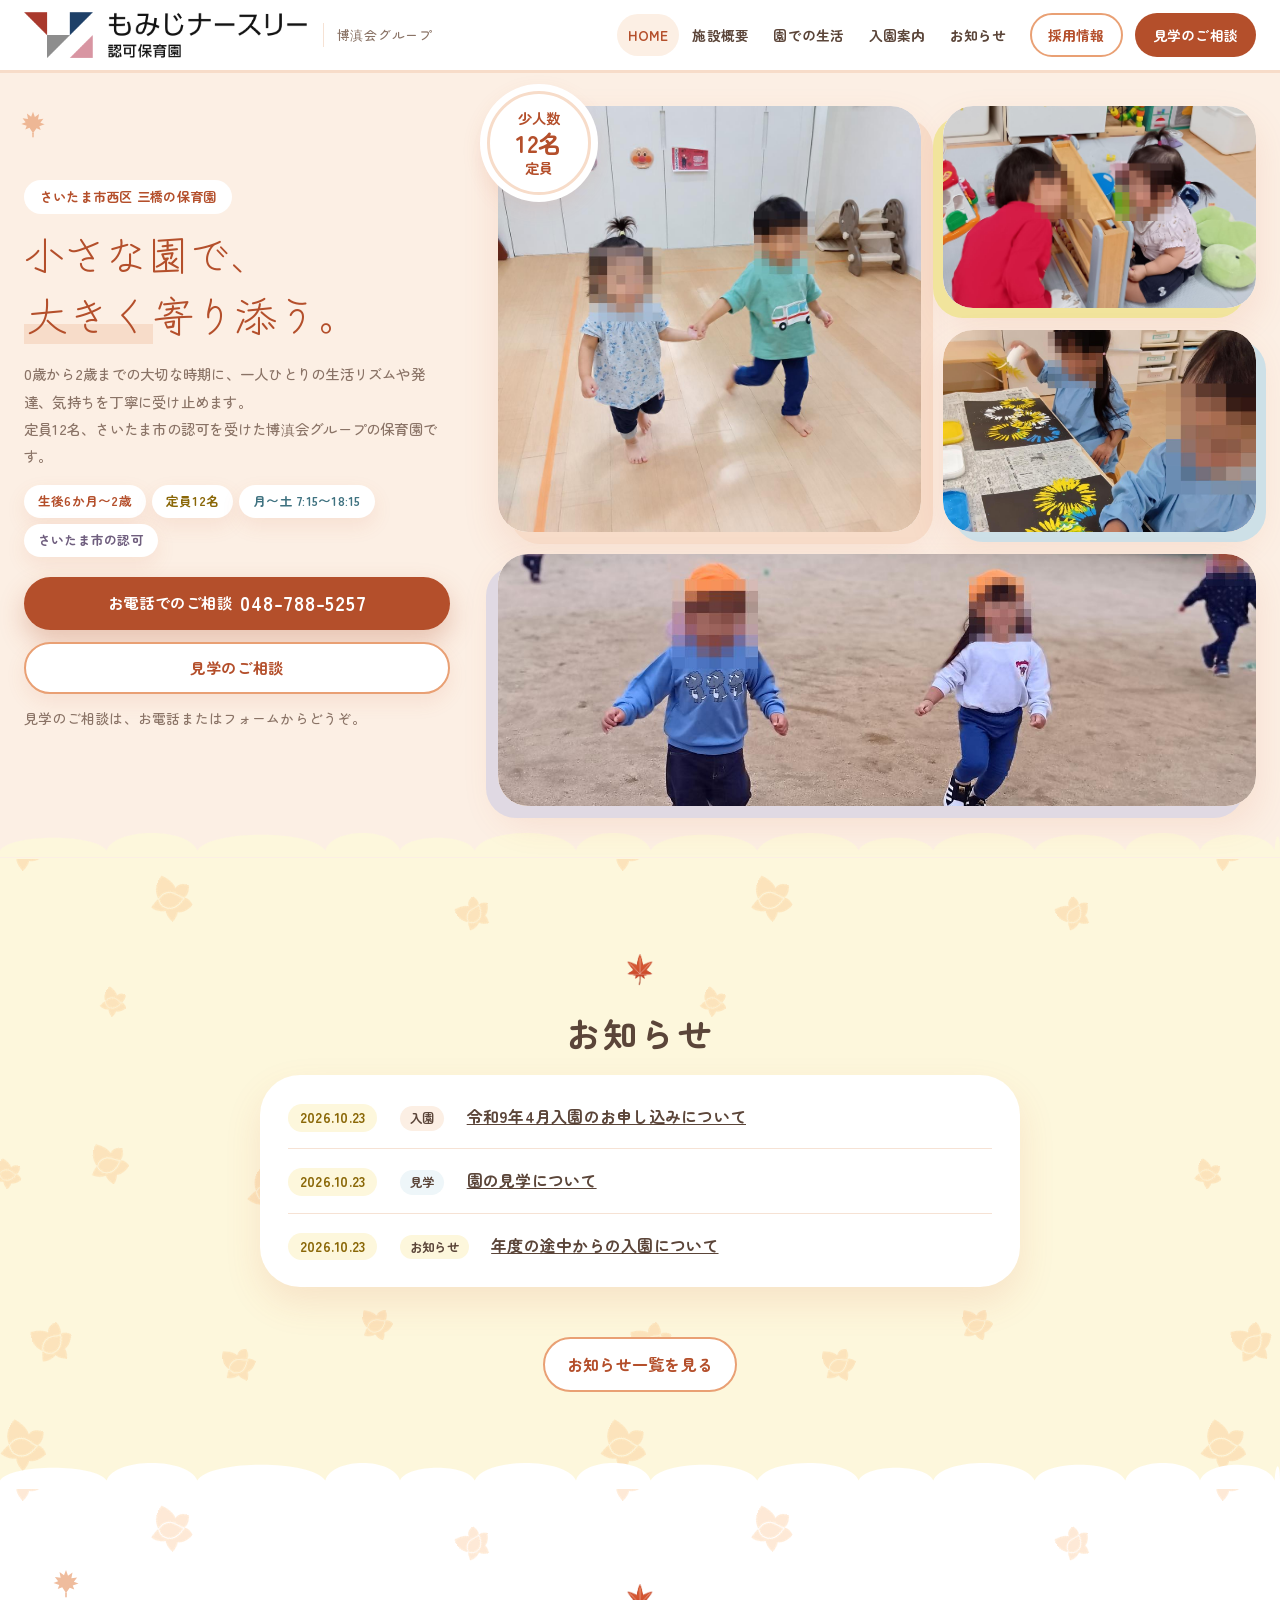
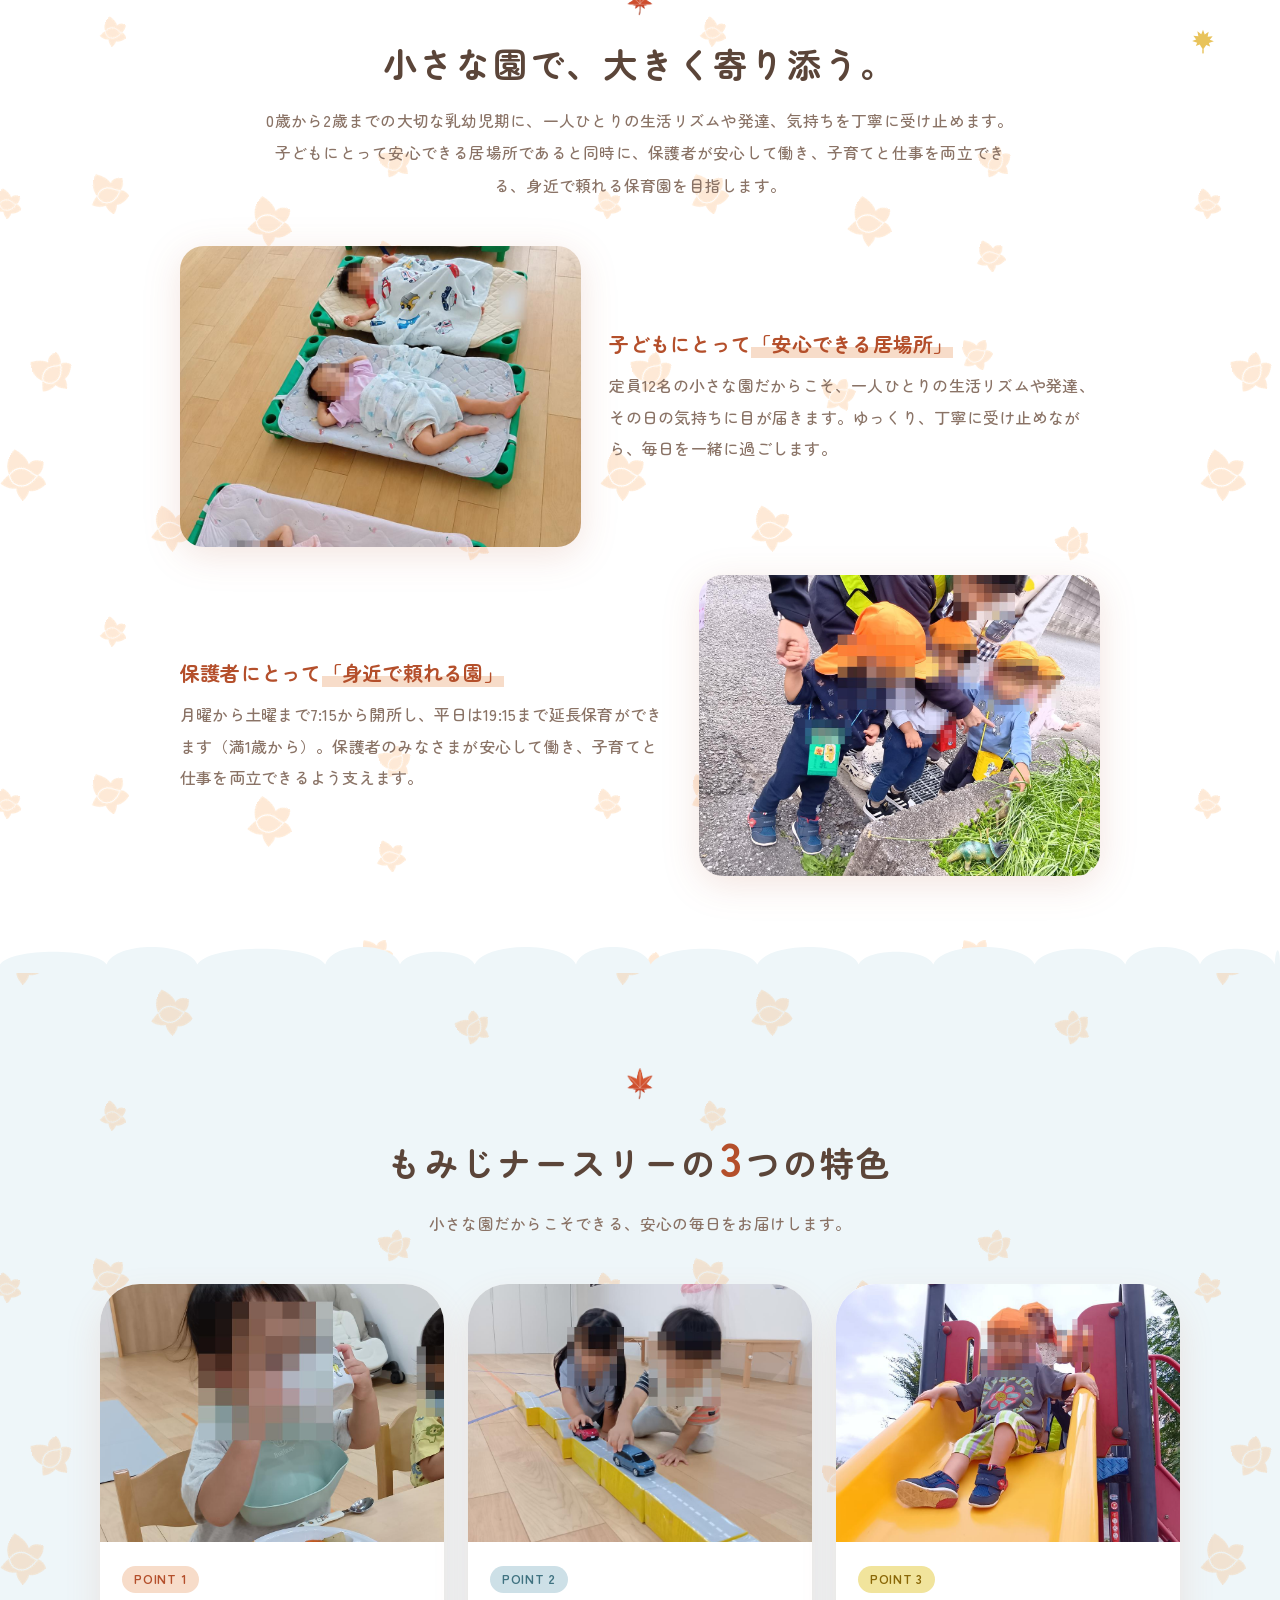
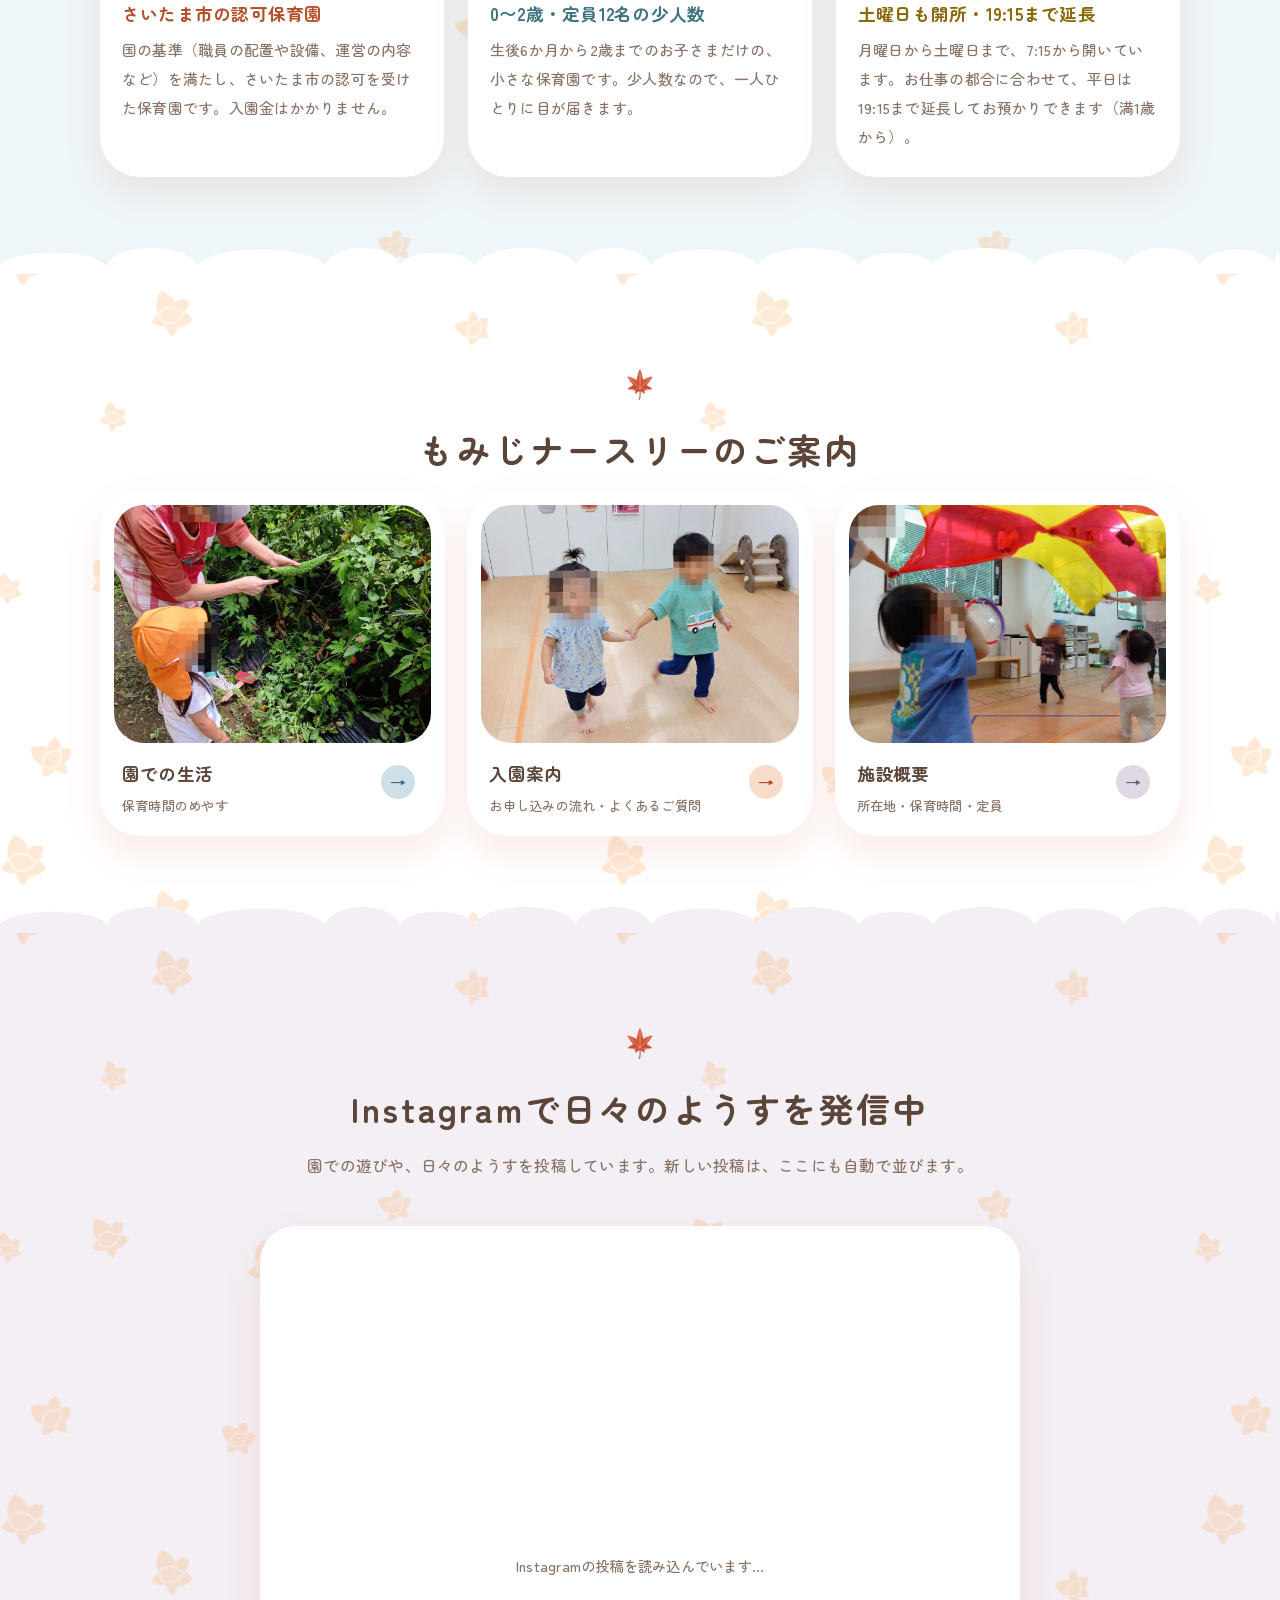
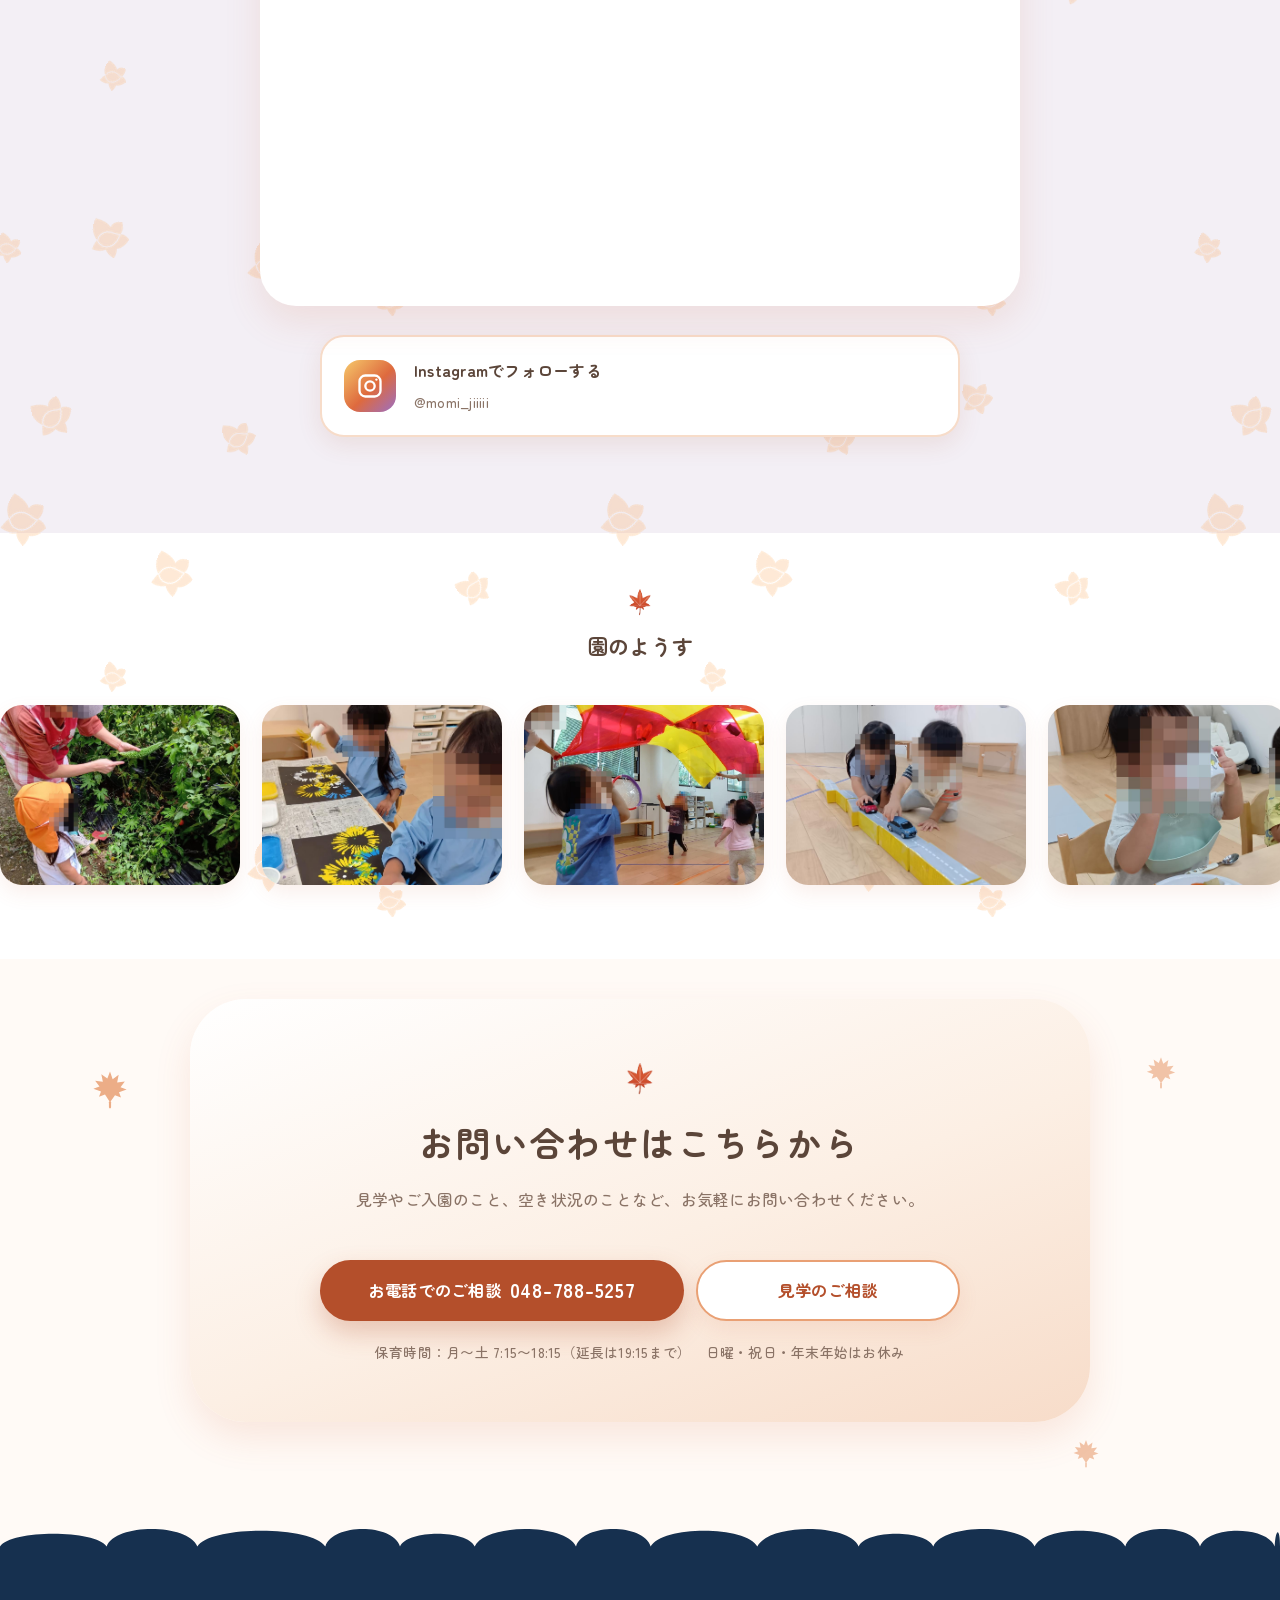
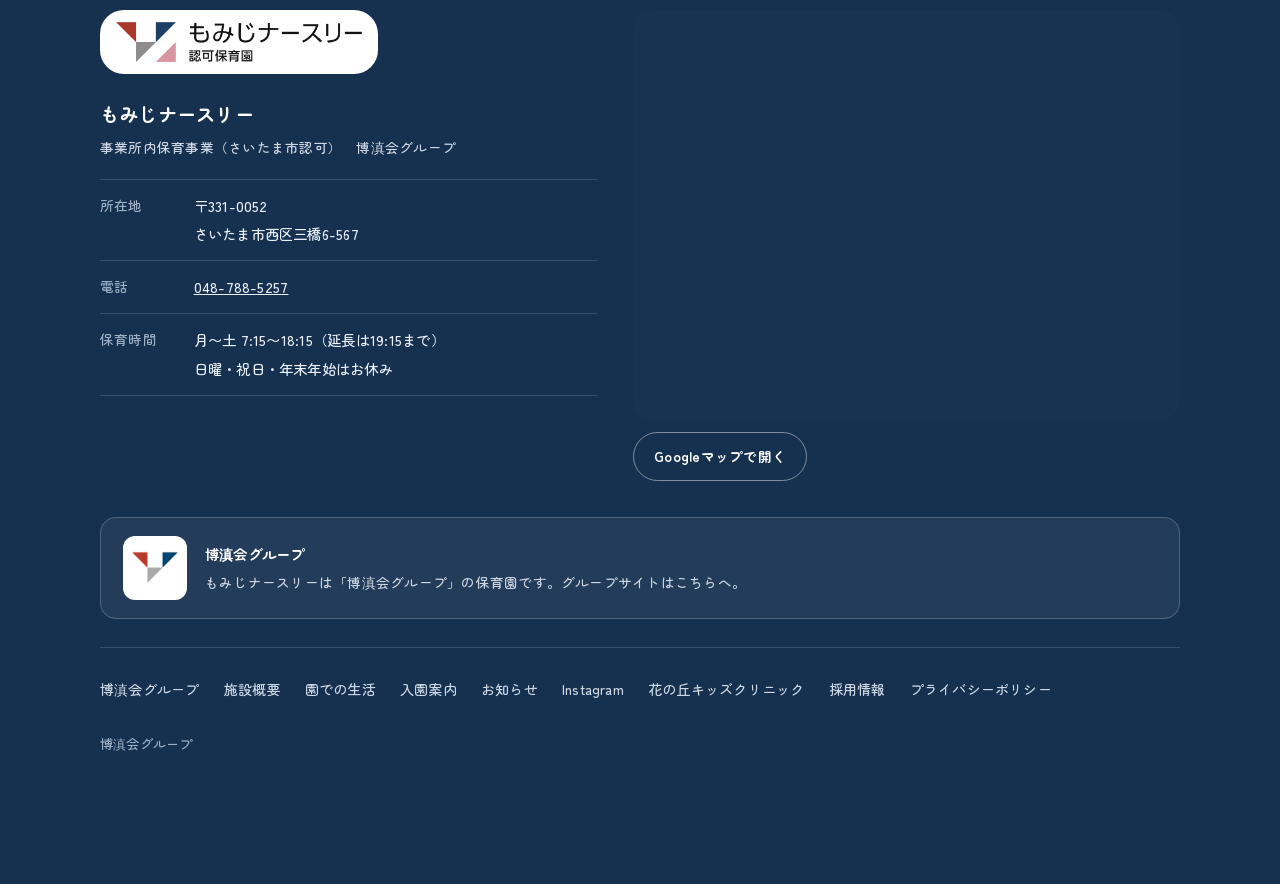
==== commit e568c954: "Add files via upload" ====
--- a/index.html
+++ b/index.html
@@ -12,7 +12,7 @@
 <link rel="preconnect" href="https://fonts.gstatic.com" crossorigin>
 <link href="https://fonts.googleapis.com/css2?family=Zen+Maru+Gothic:wght@500;700&display=swap" rel="stylesheet">
 <link href="https://fonts.googleapis.com/css2?family=Zen+Kurenaido&display=swap&text=%E3%80%81%E3%80%82%E3%81%86%E3%81%8D%E3%81%8F%E3%81%95%E3%81%98%E3%81%A7%E3%81%AA%E3%81%BF%E3%82%82%E3%82%8A%E3%82%B9%E3%83%8A%E3%83%AA%E3%83%BC%E5%9C%92%E5%A4%A7%E5%AF%84%E5%B0%8F%E6%B7%BB" rel="stylesheet">
-<link rel="stylesheet" href="style.css?v=202610301157">
+<link rel="stylesheet" href="style.css?v=202610301408">
 </head>
 <body>
 <!--
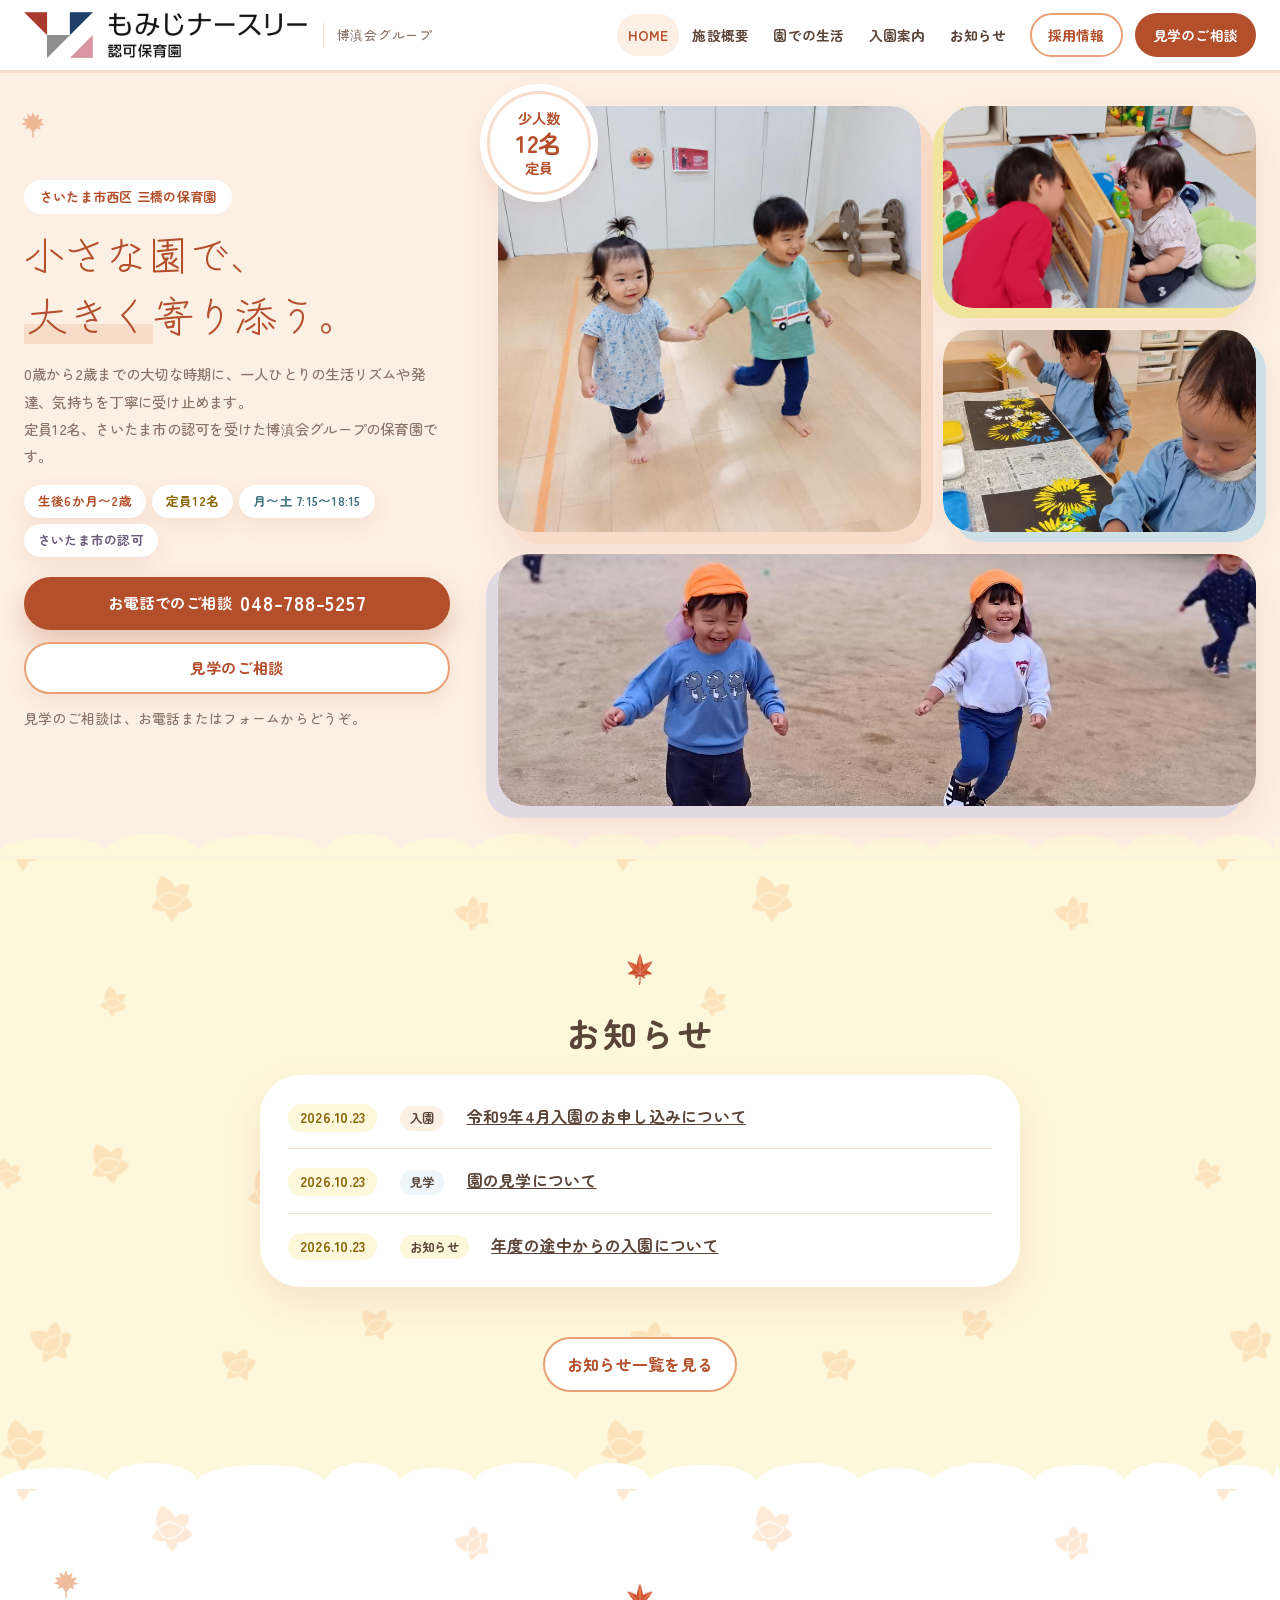
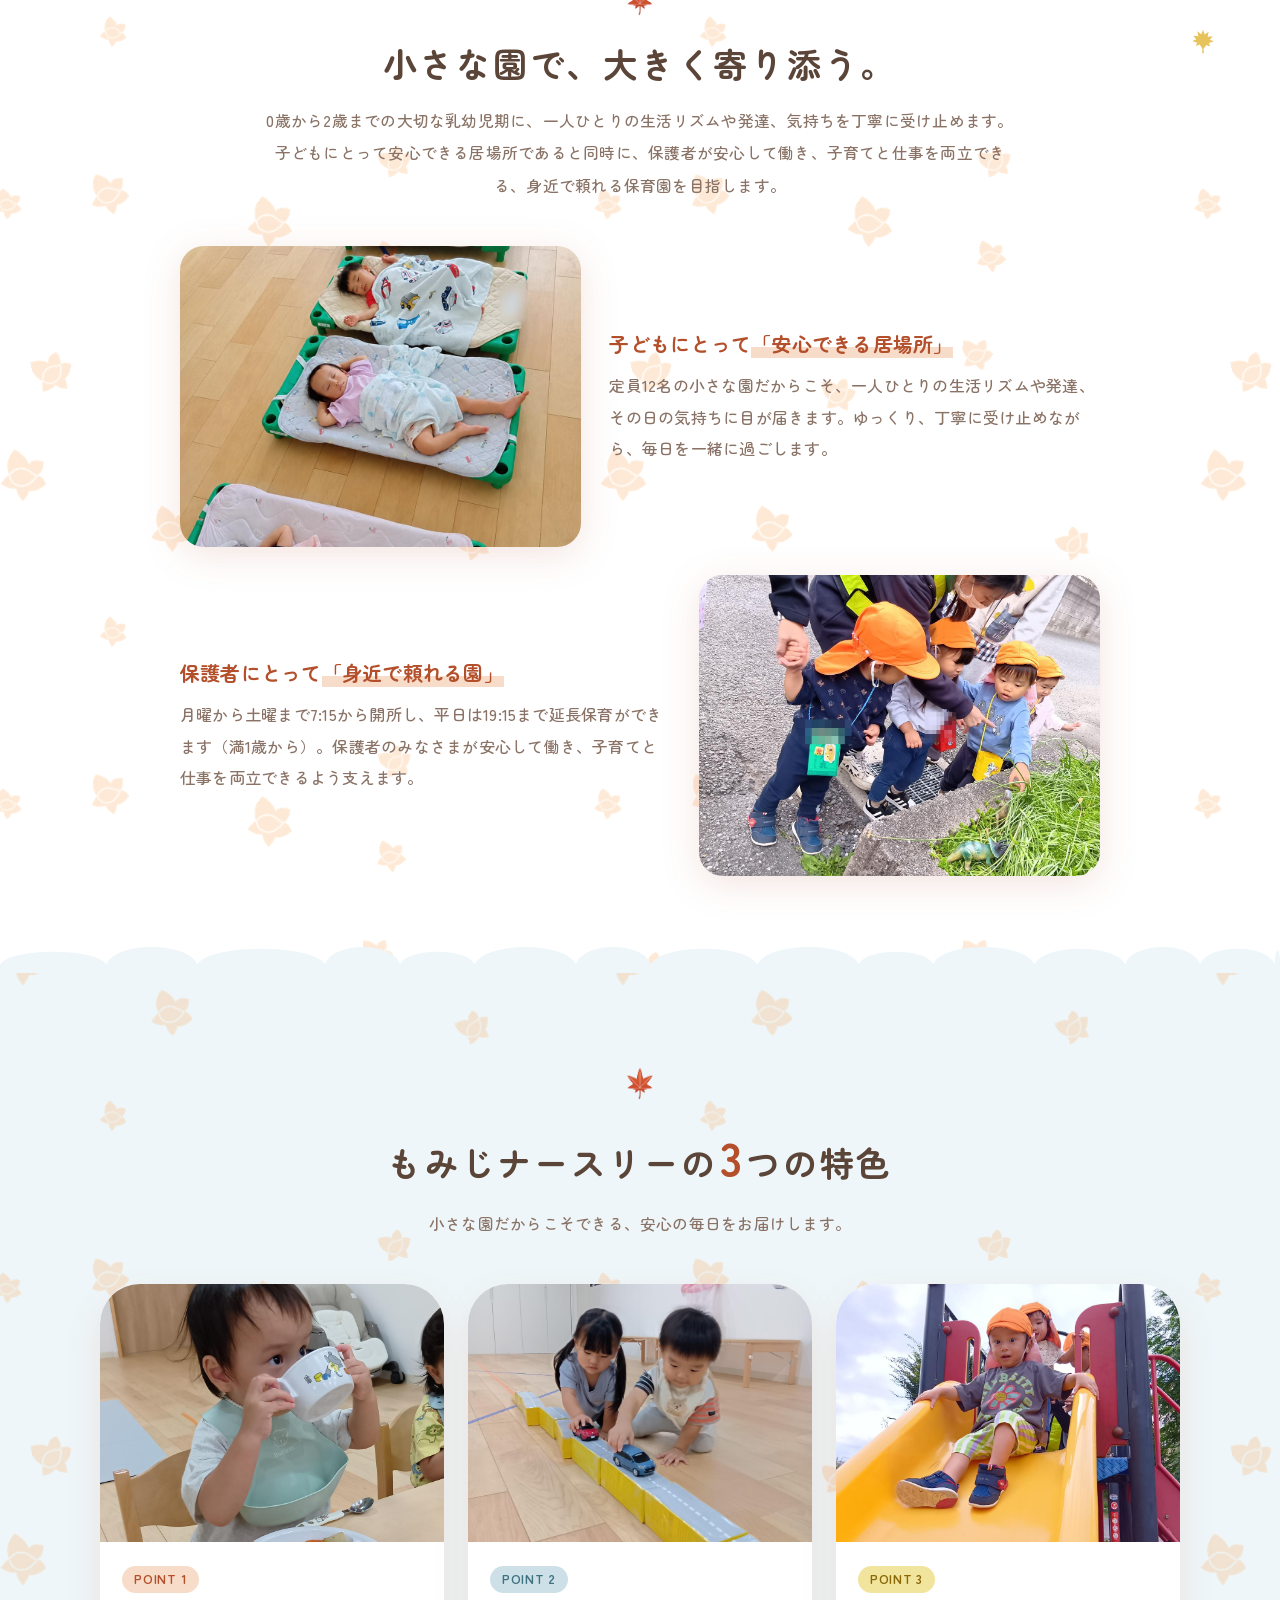
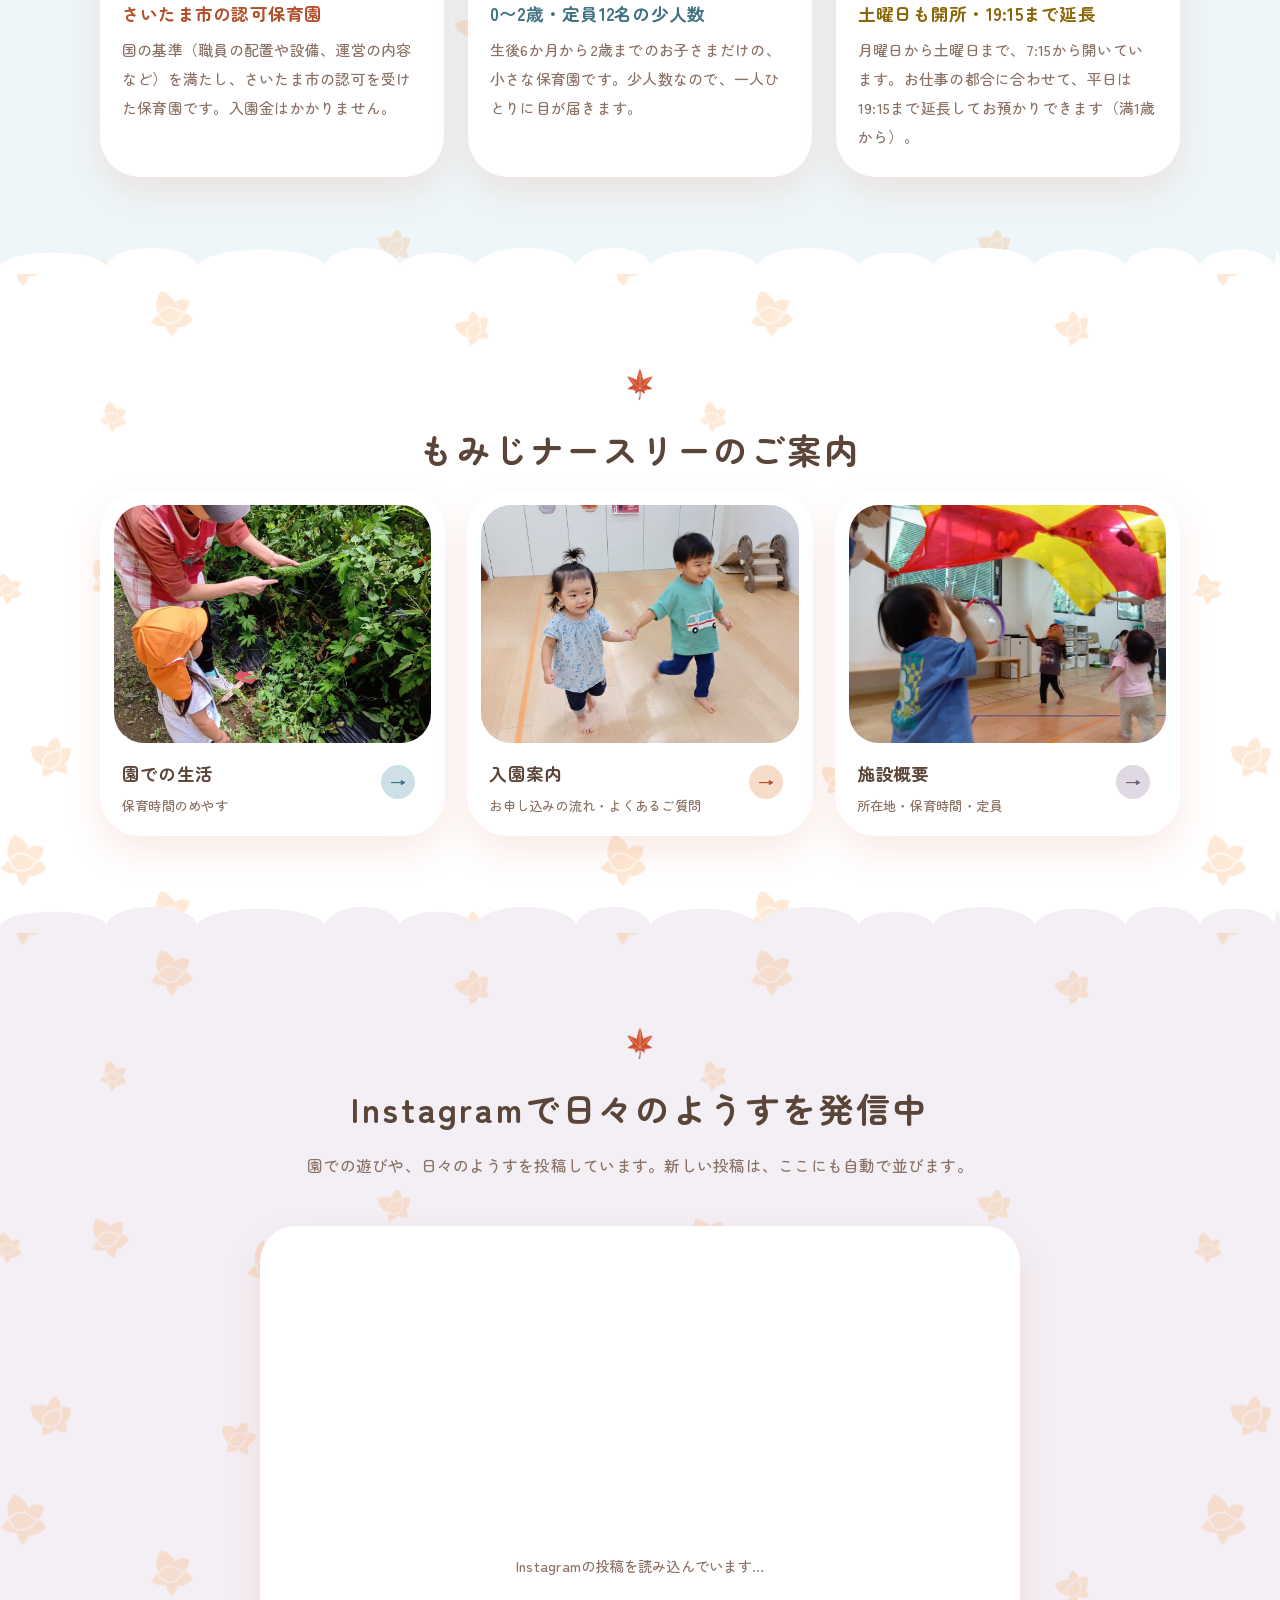
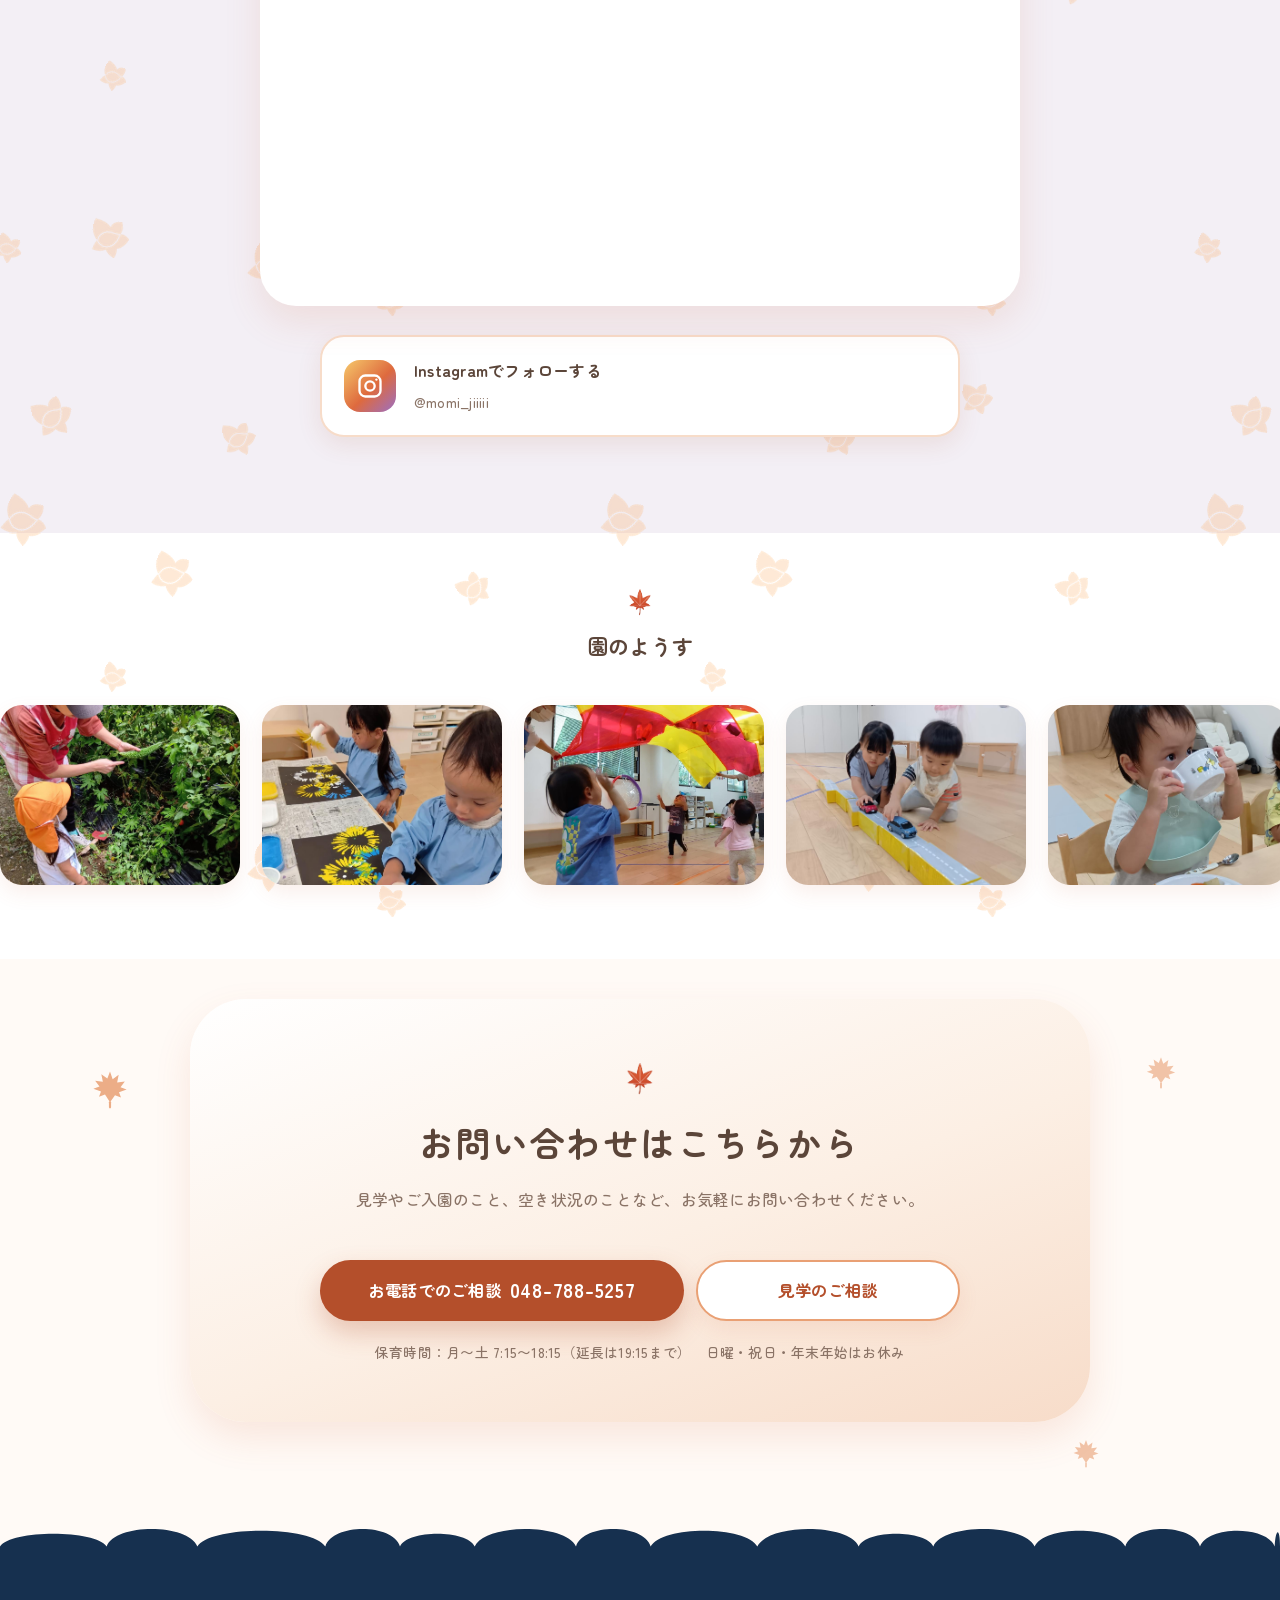
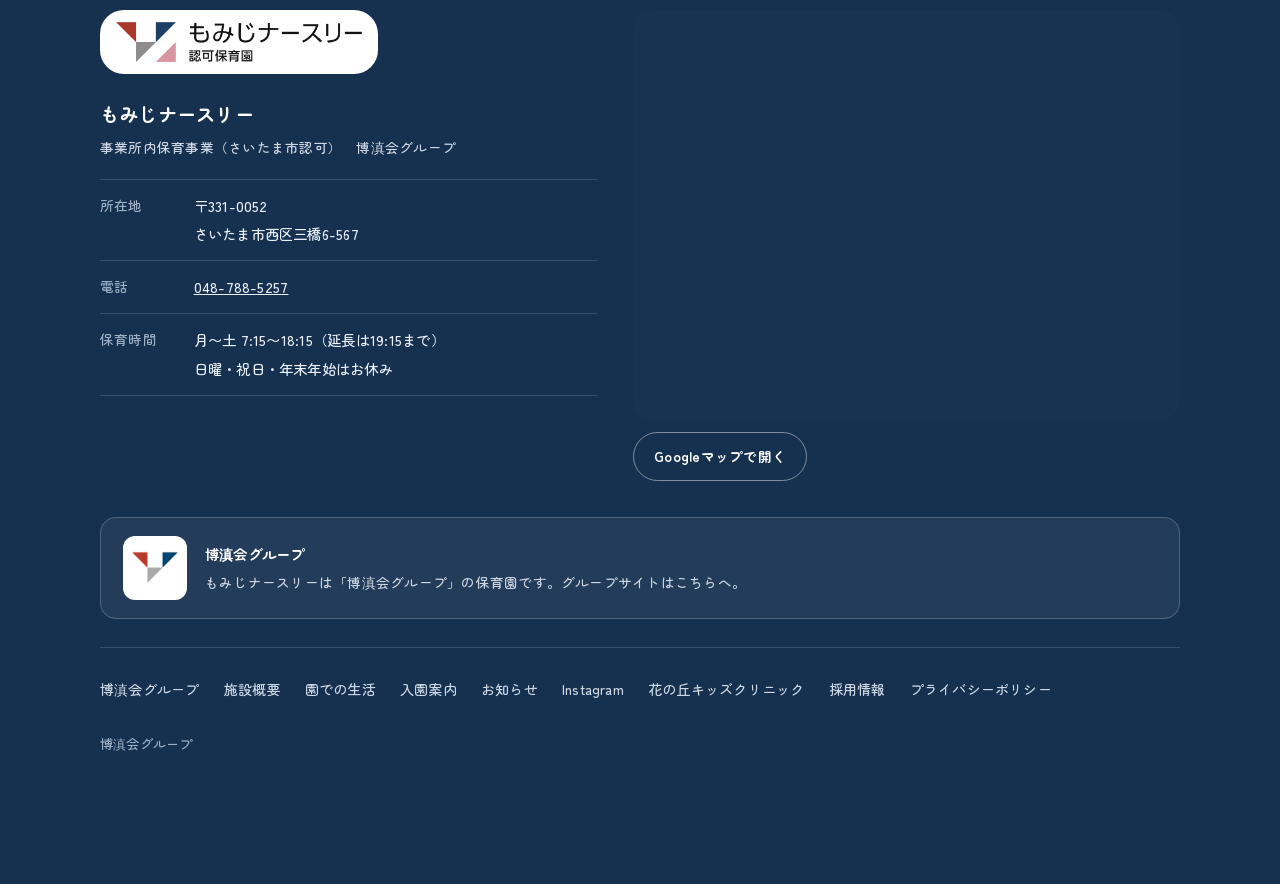
==== commit a4305b80: "Add files via upload" ====
--- a/index.html
+++ b/index.html
@@ -12,7 +12,7 @@
 <link rel="preconnect" href="https://fonts.gstatic.com" crossorigin>
 <link href="https://fonts.googleapis.com/css2?family=Zen+Maru+Gothic:wght@500;700&display=swap" rel="stylesheet">
 <link href="https://fonts.googleapis.com/css2?family=Zen+Kurenaido&display=swap&text=%E3%80%81%E3%80%82%E3%81%86%E3%81%8D%E3%81%8F%E3%81%95%E3%81%98%E3%81%A7%E3%81%AA%E3%81%BF%E3%82%82%E3%82%8A%E3%82%B9%E3%83%8A%E3%83%AA%E3%83%BC%E5%9C%92%E5%A4%A7%E5%AF%84%E5%B0%8F%E6%B7%BB" rel="stylesheet">
-<link rel="stylesheet" href="style.css?v=202610301408">
+<link rel="stylesheet" href="style.css?v=202610301447">
 </head>
 <body>
 <!--
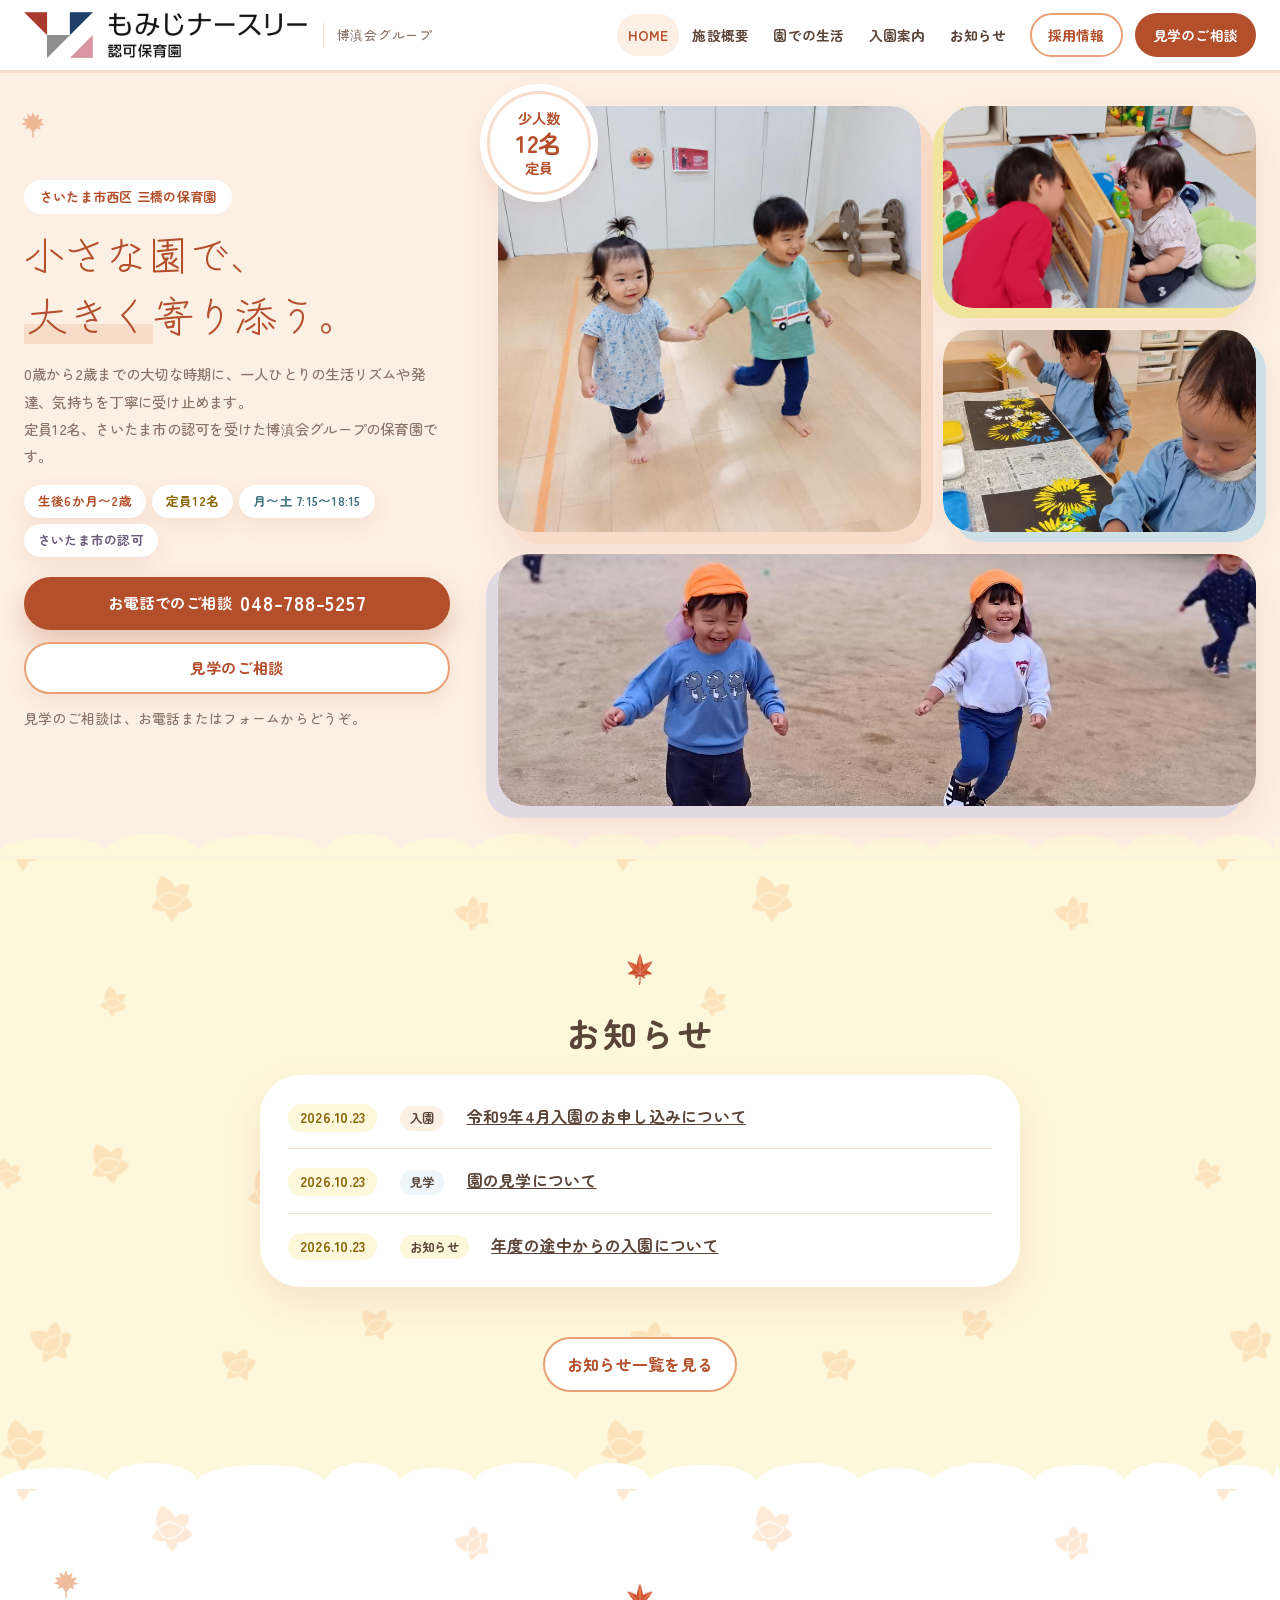
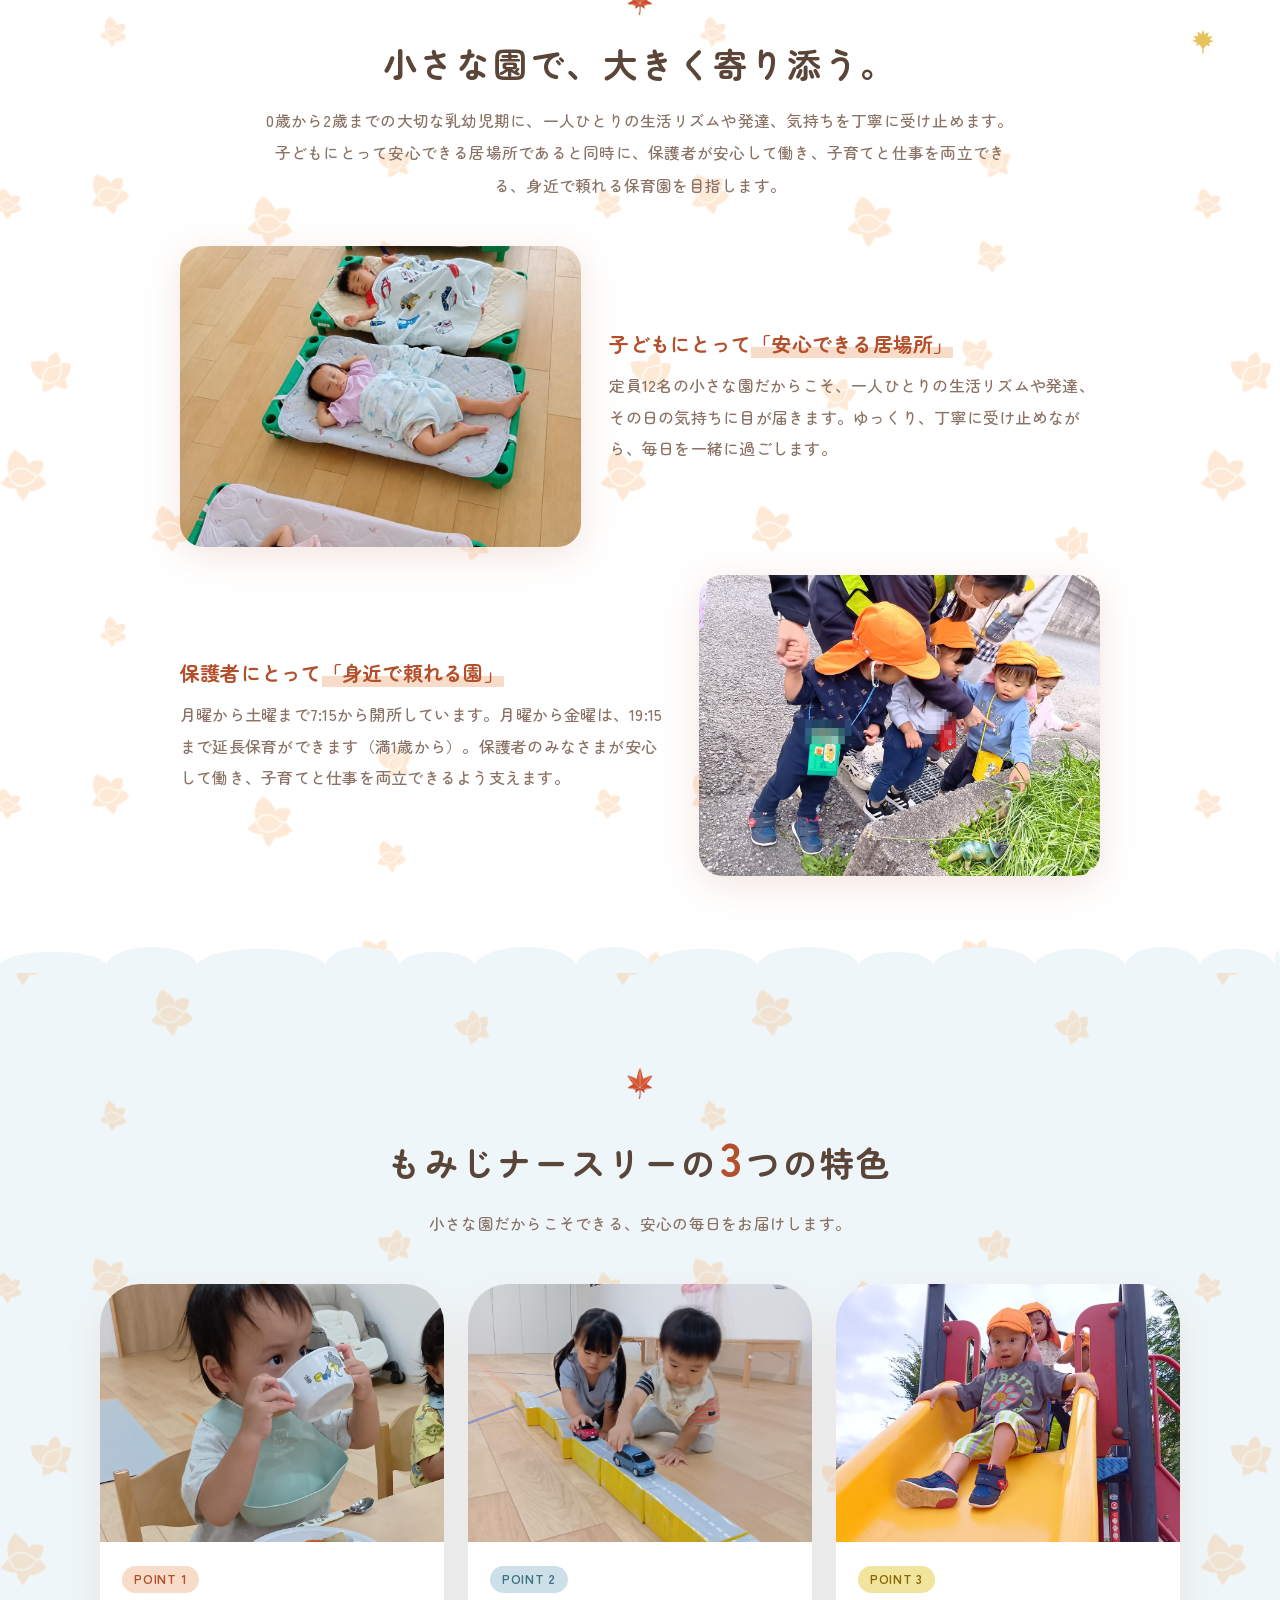
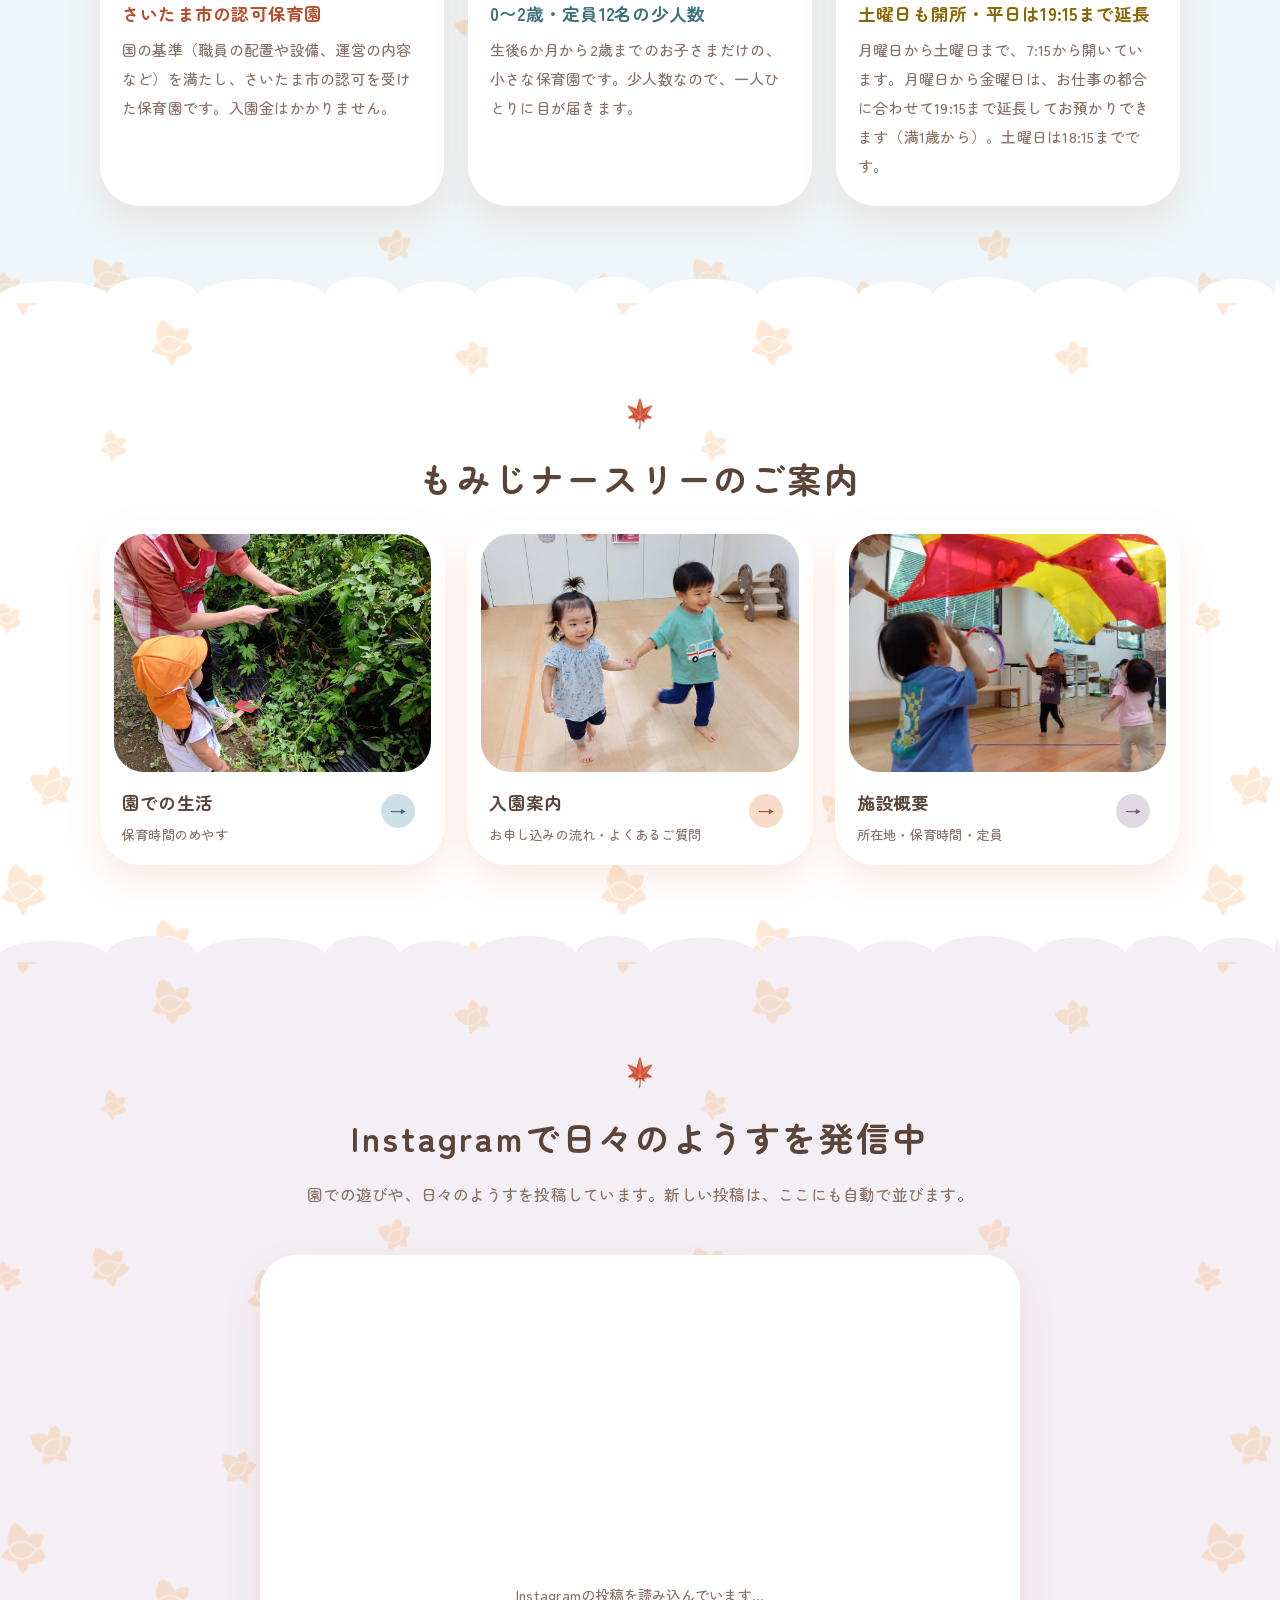
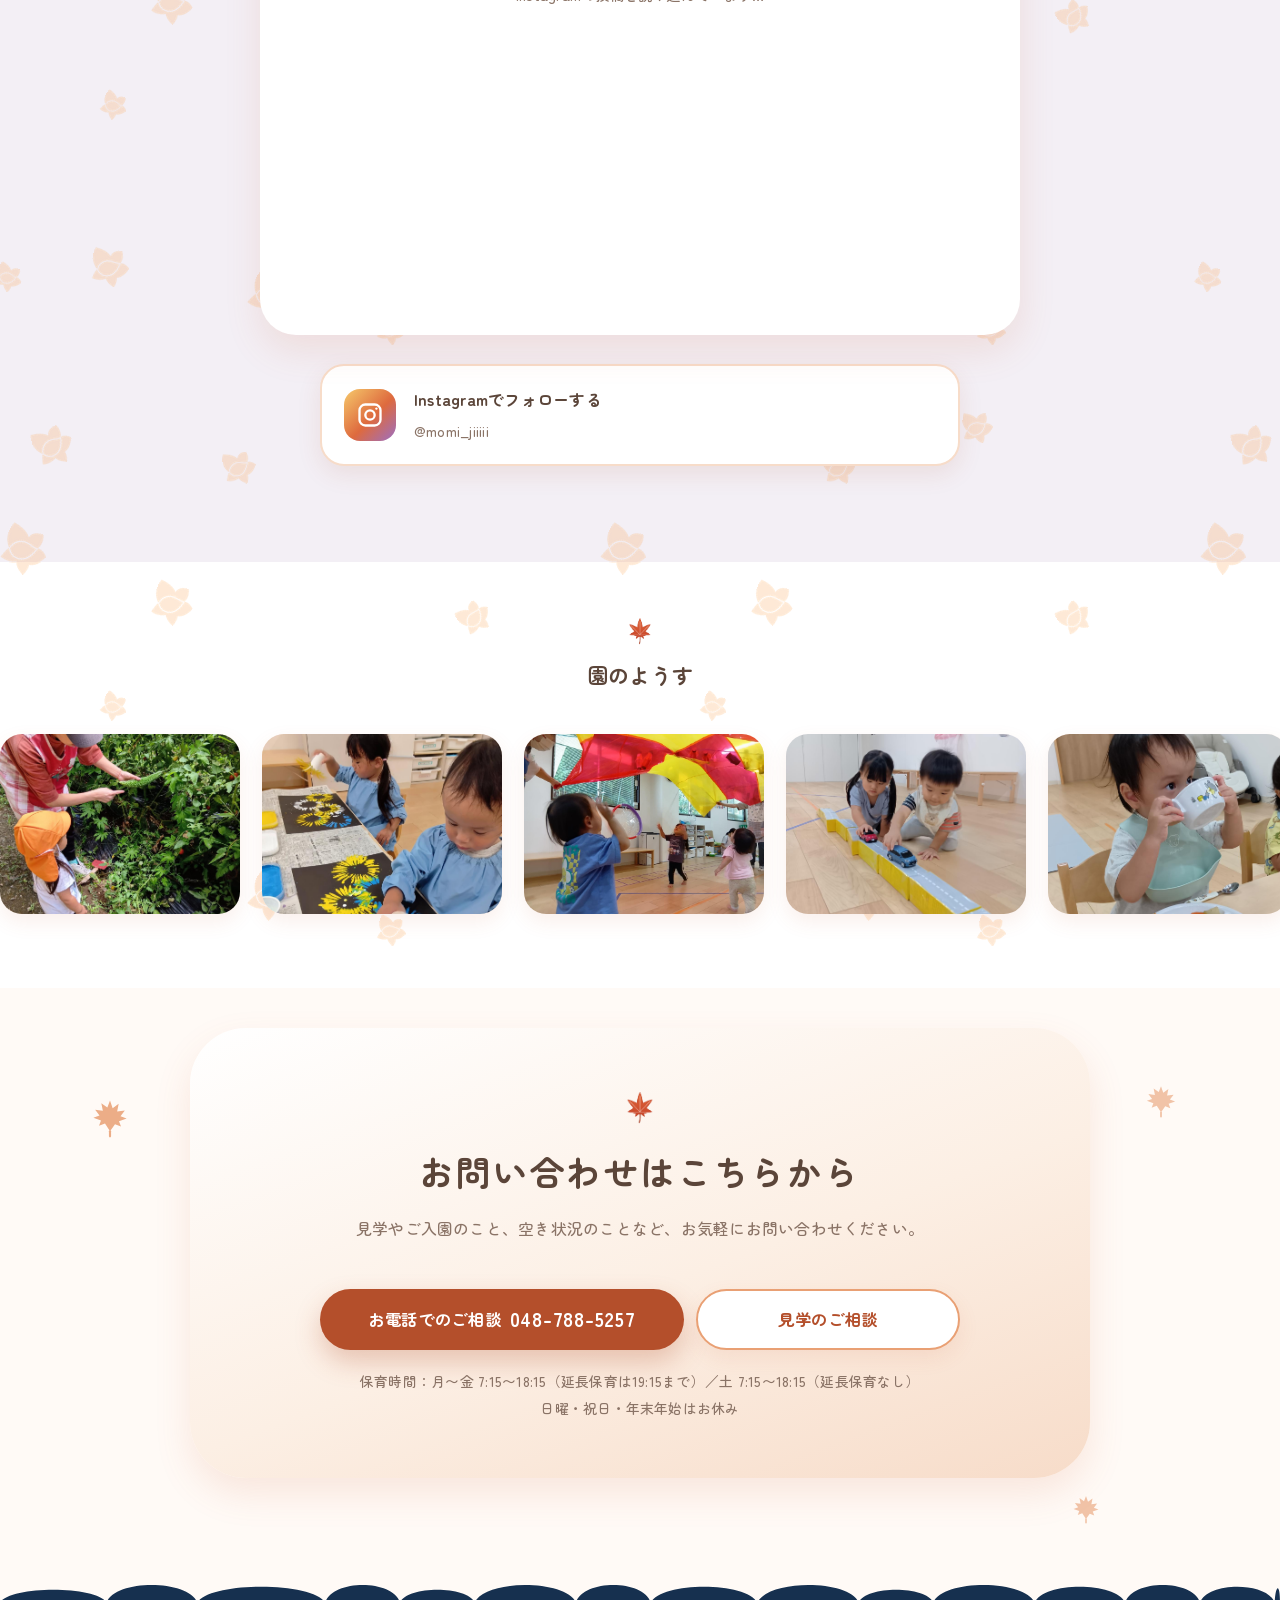
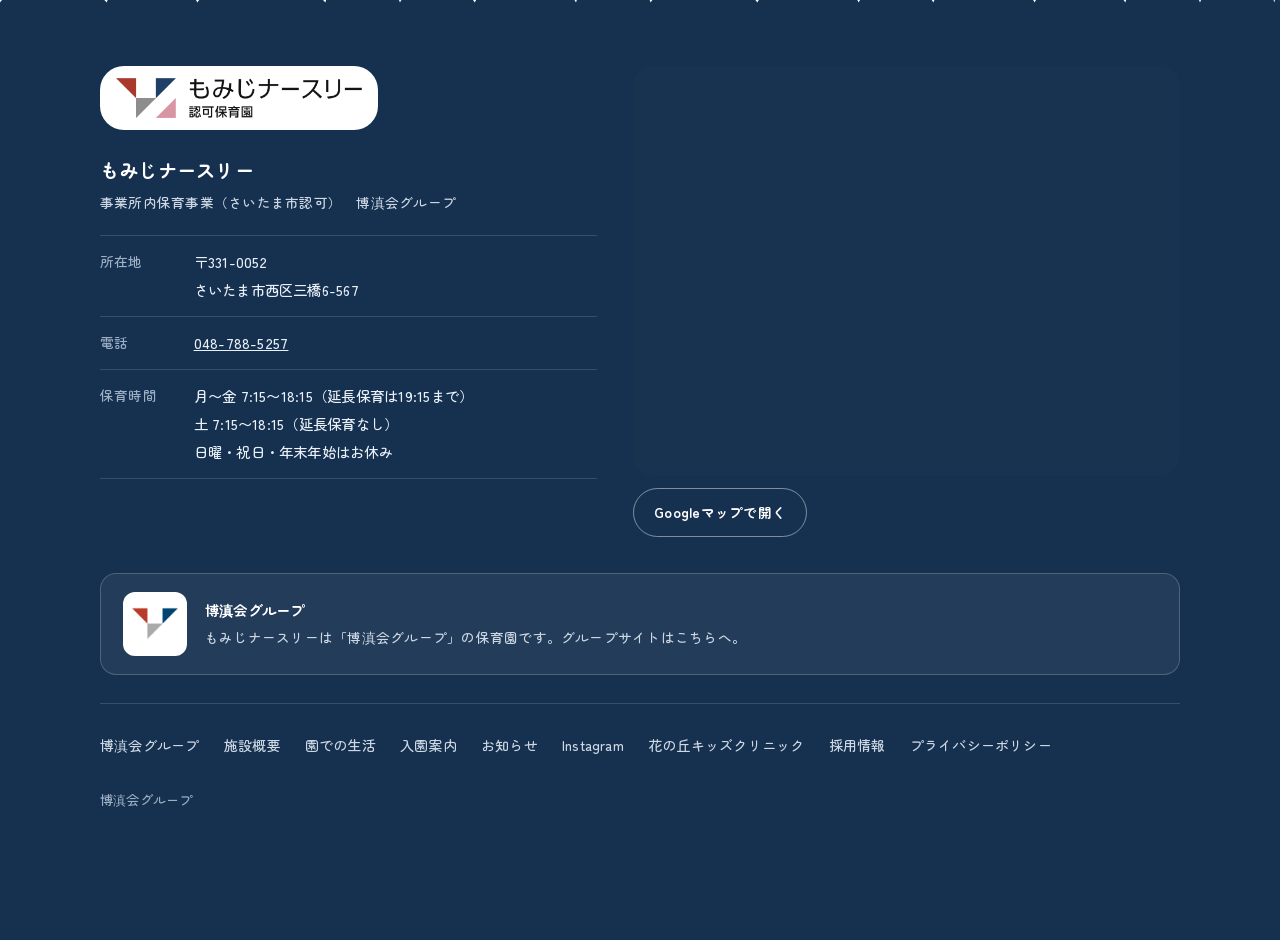
==== commit 8e75a3ef: "Add files via upload" ====
--- a/index.html
+++ b/index.html
@@ -6,13 +6,13 @@
 <title>もみじナースリー｜さいたま市西区三橋の0〜2歳児の保育園｜博滇会グループ</title>
 <!-- ★お試し公開のあいだは検索結果に出ないようにしています。本番公開のときはこの1行を削除してください★ -->
 <meta name="robots" content="noindex,nofollow">
-<meta name="description" content="小さな園で、大きく寄り添う。もみじナースリー（さいたま市西区三橋）は、博滇会グループの事業所内保育事業（さいたま市認可）の保育園です。生後6か月〜2歳、定員12名。月〜土 7:15〜18:15（延長19:15まで）。">
+<meta name="description" content="小さな園で、大きく寄り添う。もみじナースリー（さいたま市西区三橋）は、博滇会グループの事業所内保育事業（さいたま市認可）の保育園です。生後6か月〜2歳、定員12名。月〜土 7:15〜18:15（月〜金は延長保育で19:15まで）。">
 <link rel="icon" href="momiji-leaf.png">
 <link rel="preconnect" href="https://fonts.googleapis.com">
 <link rel="preconnect" href="https://fonts.gstatic.com" crossorigin>
 <link href="https://fonts.googleapis.com/css2?family=Zen+Maru+Gothic:wght@500;700&display=swap" rel="stylesheet">
 <link href="https://fonts.googleapis.com/css2?family=Zen+Kurenaido&display=swap&text=%E3%80%81%E3%80%82%E3%81%86%E3%81%8D%E3%81%8F%E3%81%95%E3%81%98%E3%81%A7%E3%81%AA%E3%81%BF%E3%82%82%E3%82%8A%E3%82%B9%E3%83%8A%E3%83%AA%E3%83%BC%E5%9C%92%E5%A4%A7%E5%AF%84%E5%B0%8F%E6%B7%BB" rel="stylesheet">
-<link rel="stylesheet" href="style.css?v=202610301447">
+<link rel="stylesheet" href="style.css?v=202610301458">
 </head>
 <body>
 <!--
@@ -105,7 +105,7 @@
       </div>
       <div class="hagu__item">
         <div class="hagu__pic"><img src="walk.jpg" style="object-position:45% 45%" alt="保育者と手をつないでお散歩" loading="lazy"></div>
-        <div class="hagu__body"><h3>保護者にとって<em>「身近で頼れる園」</em></h3><p>月曜から土曜まで7:15から開所し、平日は19:15まで延長保育ができます（満1歳から）。保護者のみなさまが安心して働き、子育てと仕事を両立できるよう支えます。</p></div>
+        <div class="hagu__body"><h3>保護者にとって<em>「身近で頼れる園」</em></h3><p>月曜から土曜まで7:15から開所しています。月曜から金曜は、19:15まで延長保育ができます（満1歳から）。保護者のみなさまが安心して働き、子育てと仕事を両立できるよう支えます。</p></div>
       </div>
     </div>
   </div>
@@ -128,7 +128,7 @@
       </article>
       <article class="fcard k-yel">
         <div class="fcard__pic"><img src="slide.jpg" style="object-position:50% 42%" alt="すべり台で遊ぶ子どもたち" loading="lazy"></div>
-        <div class="fcard__body"><span class="fcard__pt">POINT 3</span><h3>土曜日も開所・19:15まで延長</h3><p>月曜日から土曜日まで、7:15から開いています。お仕事の都合に合わせて、平日は19:15まで延長してお預かりできます（満1歳から）。</p></div>
+        <div class="fcard__body"><span class="fcard__pt">POINT 3</span><h3>土曜日も開所・平日は19:15まで延長</h3><p>月曜日から土曜日まで、7:15から開いています。月曜日から金曜日は、お仕事の都合に合わせて19:15まで延長してお預かりできます（満1歳から）。土曜日は18:15までです。</p></div>
       </article>
     </div>
   </div>
@@ -176,7 +176,7 @@
       <a class="btn btn--tel" id="btn-tel-2" href="tel:0487885257"><span>お電話でのご相談</span><span class="num-t">048-788-5257</span></a>
       <a class="btn btn--visit" id="btn-visit-2" href="https://hakushinkai.jp/contact/?from=momiji-nursery&amp;place=cta"><span>見学のご相談</span></a>
     </div>
-    <p class="note">保育時間：月〜土 7:15〜18:15（延長は19:15まで）　日曜・祝日・年末年始はお休み</p>
+    <p class="note">保育時間：月〜金 7:15〜18:15（延長保育は19:15まで）／土 7:15〜18:15（延長保育なし）<br>日曜・祝日・年末年始はお休み</p>
   </div>
 </section>
 <!-- ===== フッター ===== -->
@@ -189,7 +189,7 @@
       <dl class="access">
         <div><dt>所在地</dt><dd>〒331-0052<br>さいたま市西区三橋6-567</dd></div>
         <div><dt>電話</dt><dd><a href="tel:0487885257">048-788-5257</a></dd></div>
-        <div><dt>保育時間</dt><dd>月〜土 7:15〜18:15（延長は19:15まで）<br>日曜・祝日・年末年始はお休み</dd></div>
+        <div><dt>保育時間</dt><dd>月〜金 7:15〜18:15（延長保育は19:15まで）<br>土 7:15〜18:15（延長保育なし）<br>日曜・祝日・年末年始はお休み</dd></div>
       </dl>
     </div>
     <div>
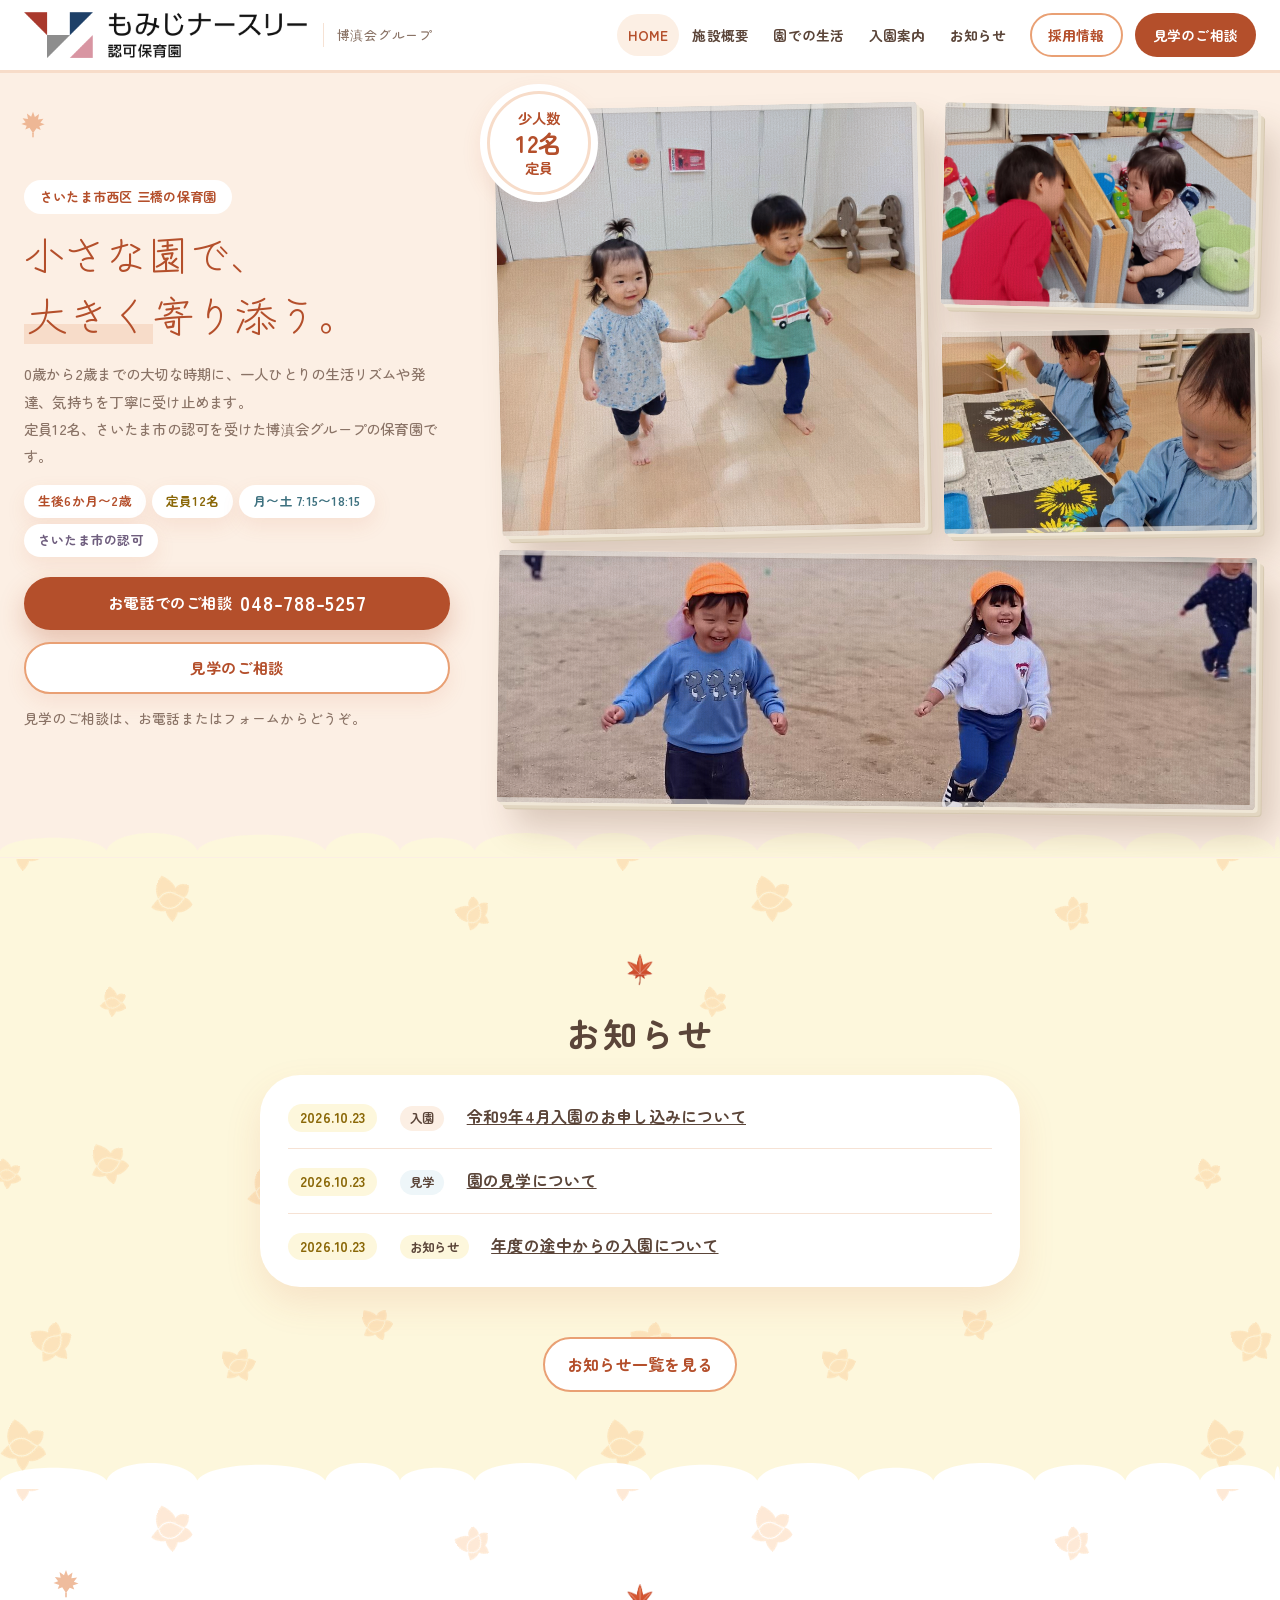
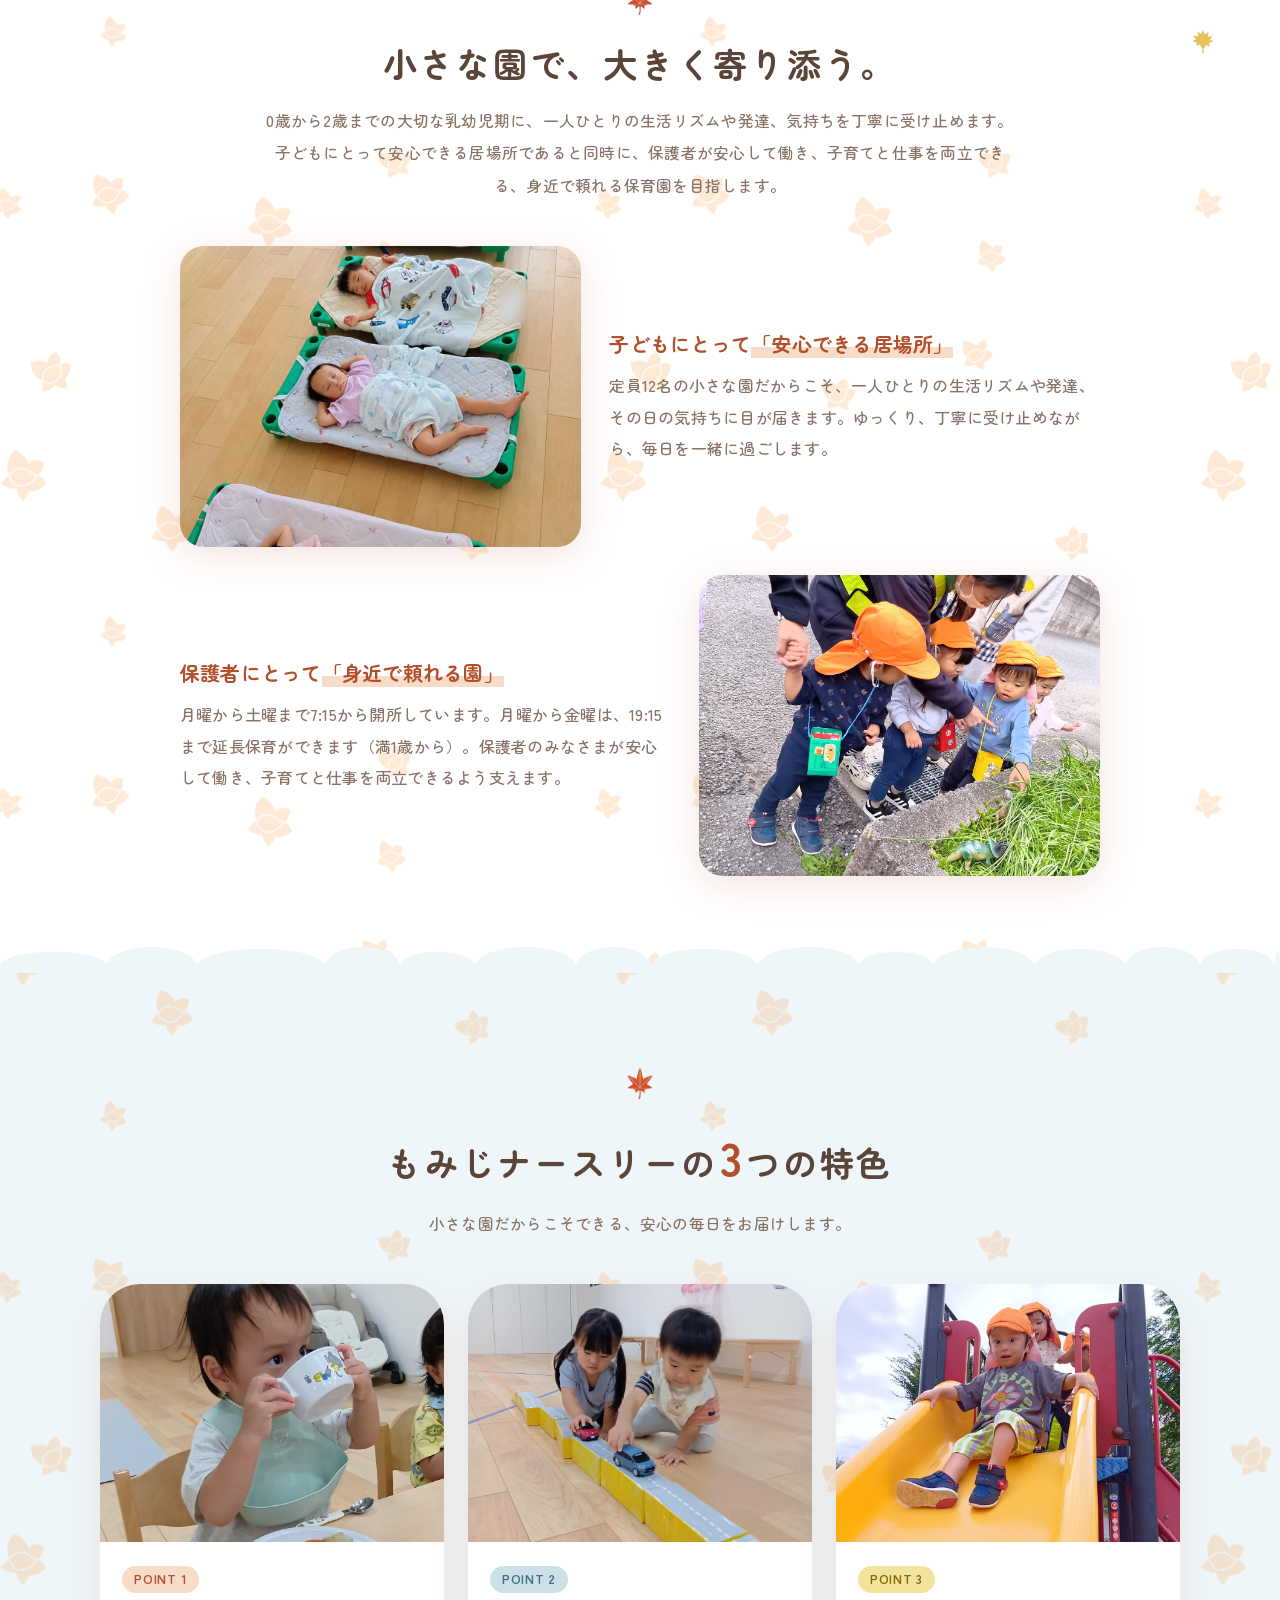
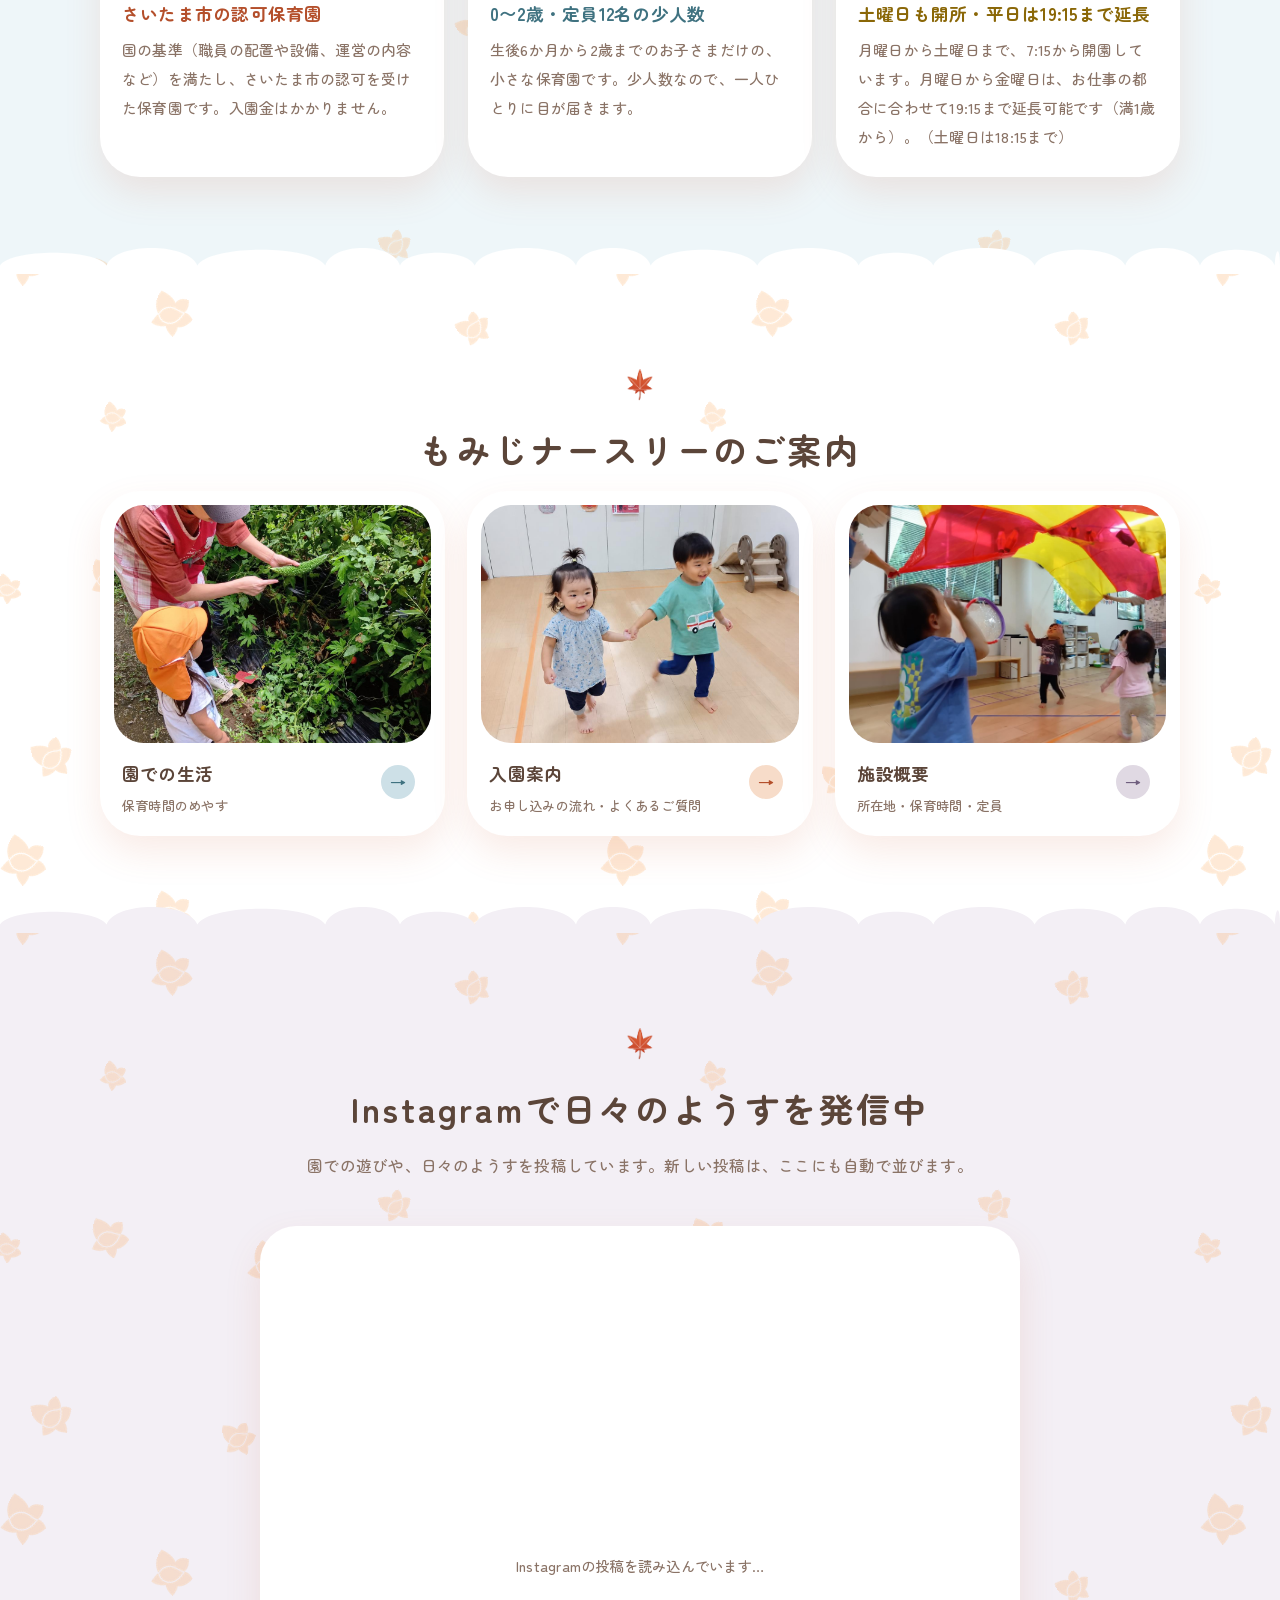
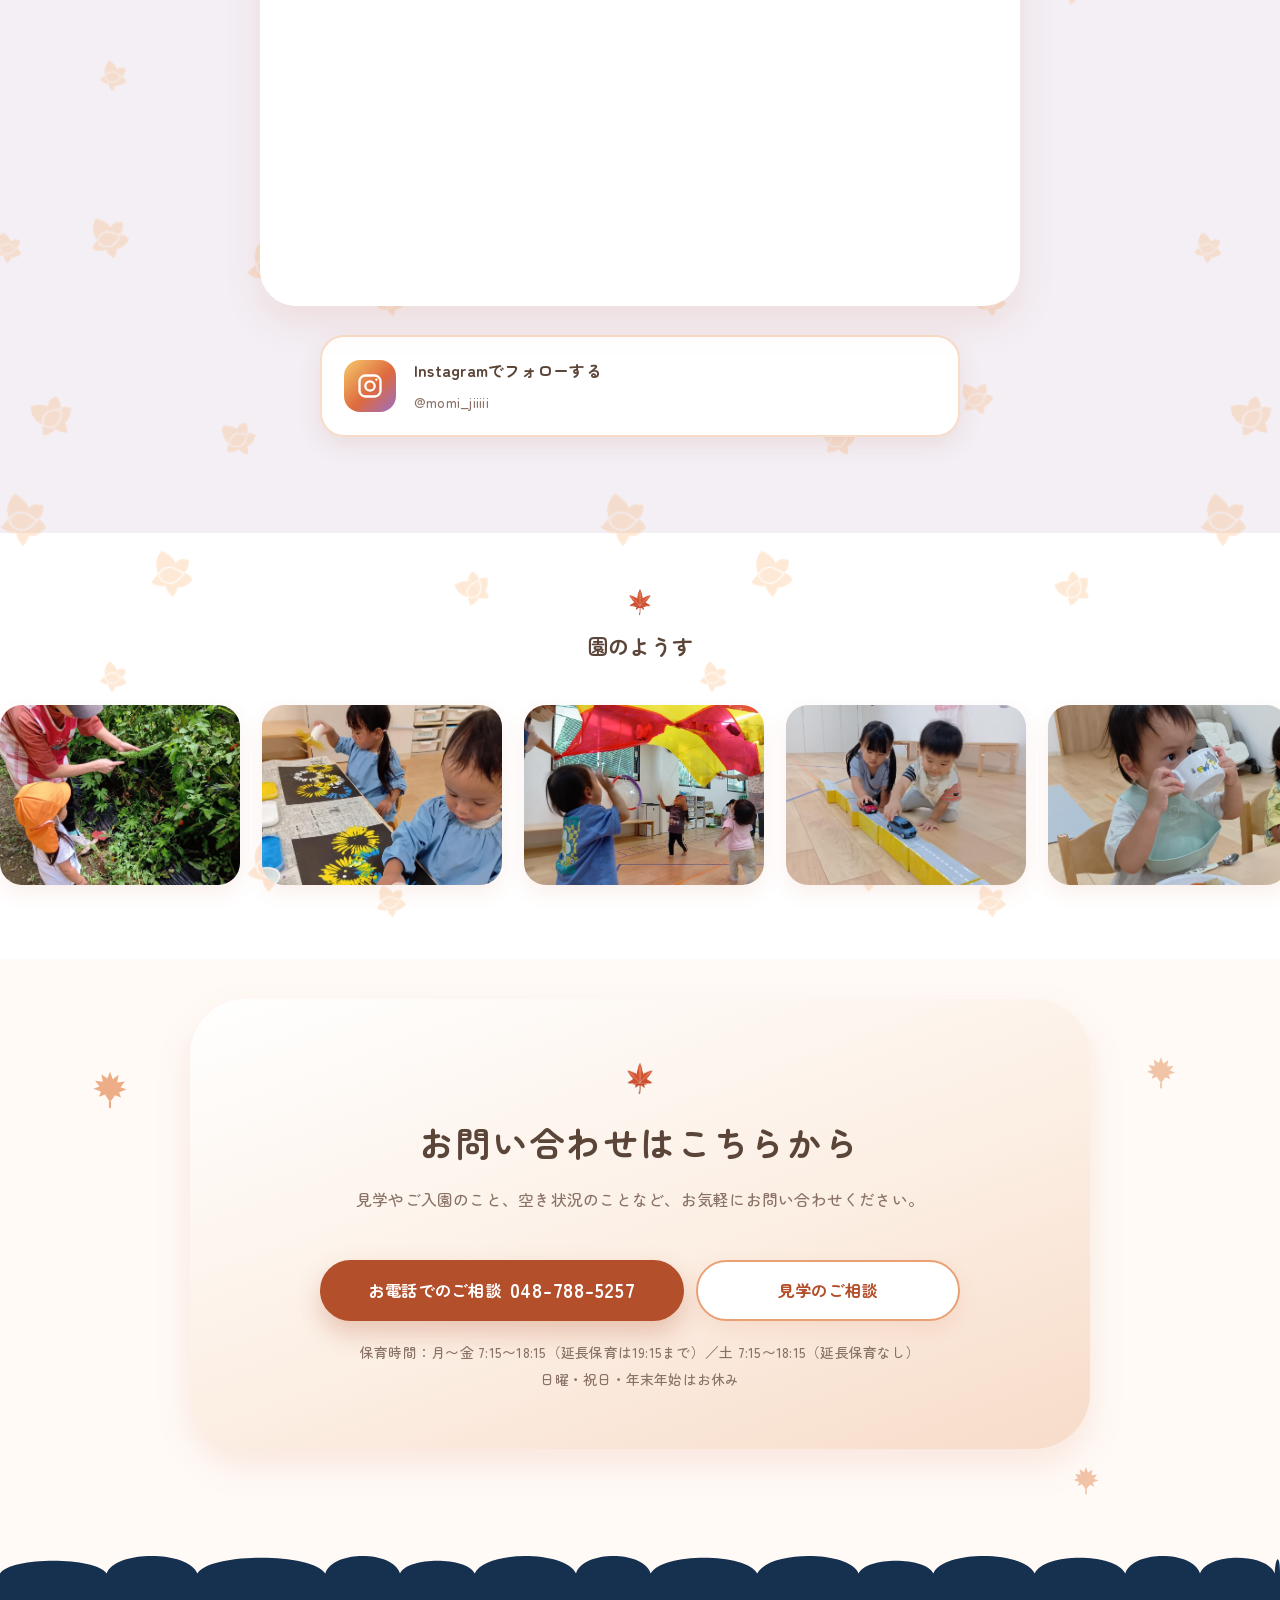
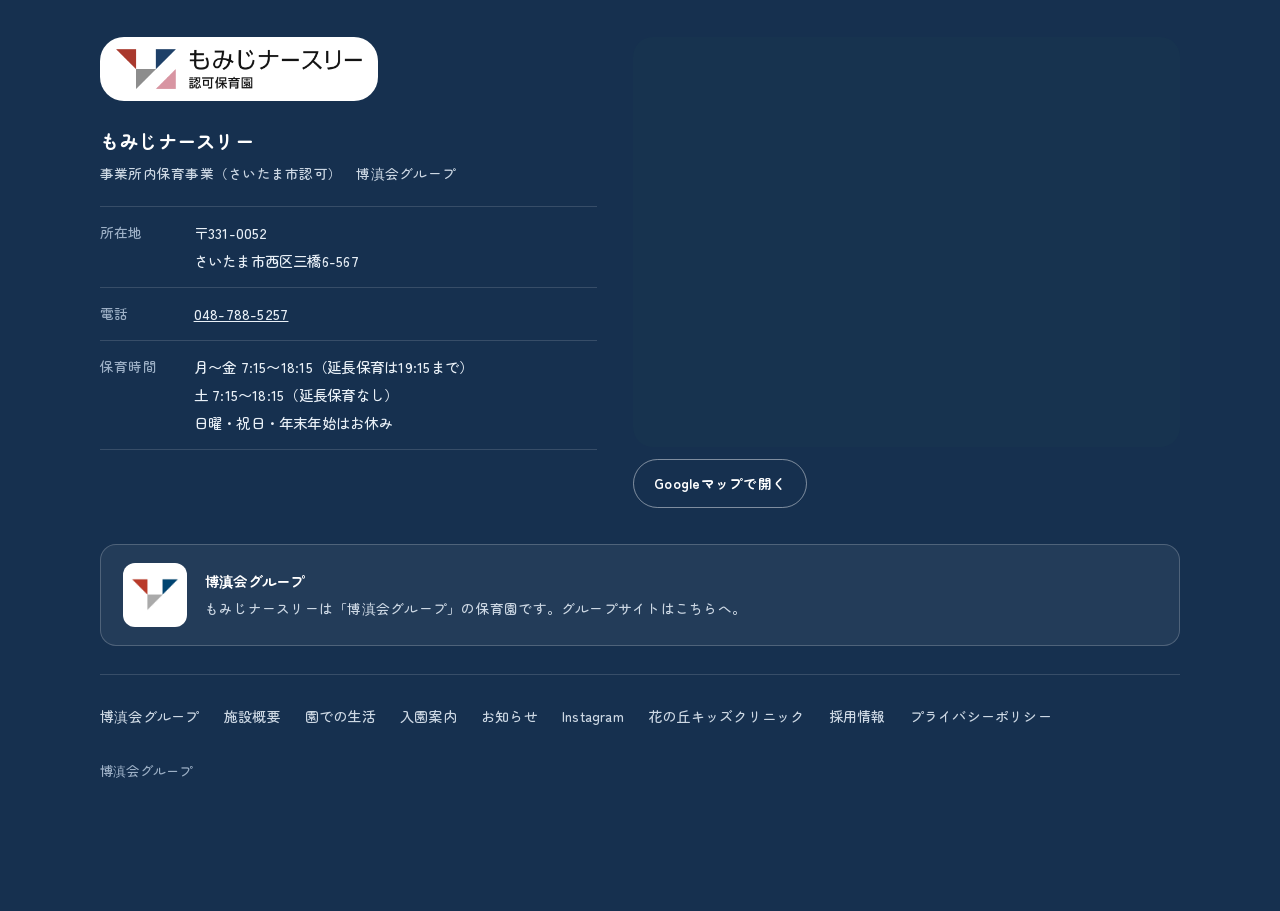
==== commit 31bebea6: "Add files via upload" ====
--- a/index.html
+++ b/index.html
@@ -12,7 +12,7 @@
 <link rel="preconnect" href="https://fonts.gstatic.com" crossorigin>
 <link href="https://fonts.googleapis.com/css2?family=Zen+Maru+Gothic:wght@500;700&display=swap" rel="stylesheet">
 <link href="https://fonts.googleapis.com/css2?family=Zen+Kurenaido&display=swap&text=%E3%80%81%E3%80%82%E3%81%86%E3%81%8D%E3%81%8F%E3%81%95%E3%81%98%E3%81%A7%E3%81%AA%E3%81%BF%E3%82%82%E3%82%8A%E3%82%B9%E3%83%8A%E3%83%AA%E3%83%BC%E5%9C%92%E5%A4%A7%E5%AF%84%E5%B0%8F%E6%B7%BB" rel="stylesheet">
-<link rel="stylesheet" href="style.css?v=202610301458">
+<link rel="stylesheet" href="style.css?v=202610301513">
 </head>
 <body>
 <!--
@@ -128,7 +128,7 @@
       </article>
       <article class="fcard k-yel">
         <div class="fcard__pic"><img src="slide.jpg" style="object-position:50% 42%" alt="すべり台で遊ぶ子どもたち" loading="lazy"></div>
-        <div class="fcard__body"><span class="fcard__pt">POINT 3</span><h3>土曜日も開所・平日は19:15まで延長</h3><p>月曜日から土曜日まで、7:15から開いています。月曜日から金曜日は、お仕事の都合に合わせて19:15まで延長してお預かりできます（満1歳から）。土曜日は18:15までです。</p></div>
+        <div class="fcard__body"><span class="fcard__pt">POINT 3</span><h3>土曜日も開所・平日は19:15まで延長</h3><p>月曜日から土曜日まで、7:15から開園しています。月曜日から金曜日は、お仕事の都合に合わせて19:15まで延長可能です（満1歳から）。（土曜日は18:15まで）</p></div>
       </article>
     </div>
   </div>
--- a/style.css
+++ b/style.css
@@ -1335,3 +1335,37 @@
 .igbox__wait{ position:absolute; inset:0; display:flex; align-items:center; justify-content:center; color:var(--ink-soft); font-size:.9rem; z-index:0; }
 .igbox iframe{ position:relative; z-index:1; background:transparent; }
 @media (min-width:861px){ .collage{ grid-template-rows:1fr 1fr 1.25fr !important; } .polas{ grid-template-columns:repeat(3,minmax(0,1fr)) !important; } }
+
+/* =========================================================
+   トップの写真を「絵画のキャンバス」風に（2026-10-30）
+   ・写真そのものは変えず、布目（キャンバスの織り目）を薄く重ねる
+   ・角は少しだけ丸く、側面に厚みと影をつけて、壁に掛けた絵のように
+   ========================================================= */
+.fv .collage .pic{
+  border-radius:4px !important; position:relative; overflow:hidden; background:#f6f0e6;
+  box-shadow:
+    inset 0 0 0 1px rgba(60,40,20,.08),
+    3px 3px 0 #efe6d6, 6px 6px 0 #e2d6c1, 7px 7px 0 #d6c8b0,
+    18px 24px 34px rgba(90,55,30,.22) !important;
+}
+.fv .collage .c-a{ transform:rotate(-1.2deg) !important; }
+.fv .collage .c-b{ transform:rotate(1.4deg) !important; }
+.fv .collage .c-c{ transform:rotate(-.8deg) !important; }
+.fv .collage .c-d{ transform:rotate(.6deg) !important; }
+/* 布目：細かい縦横の織り目と、ざらっとした質感 */
+.fv .collage .pic::after{
+  content:""; position:absolute; inset:0; pointer-events:none; z-index:2;
+  background-image:
+    repeating-linear-gradient(0deg, rgba(255,255,255,.10) 0 1px, transparent 1px 3px),
+    repeating-linear-gradient(90deg, rgba(70,45,20,.08) 0 1px, transparent 1px 3px),
+    url("data:image/svg+xml;utf8,<svg xmlns='http://www.w3.org/2000/svg' width='180' height='180'><filter id='n'><feTurbulence type='fractalNoise' baseFrequency='.9' numOctaves='2' stitchTiles='stitch'/><feColorMatrix values='0 0 0 0 .45  0 0 0 0 .35  0 0 0 0 .25  0 0 0 .55 0'/></filter><rect width='100%' height='100%' filter='url(%23n)'/></svg>");
+  mix-blend-mode:multiply; opacity:.55;
+  box-shadow:inset 0 0 22px rgba(90,60,30,.18);
+}
+/* 絵の具を塗ったような、ふちの白いにじみ */
+.fv .collage .pic::before{
+  content:""; display:block !important; position:absolute; inset:0; z-index:3; pointer-events:none;
+  background:none !important; opacity:1 !important; transform:none !important; width:auto !important; height:auto !important; left:0 !important; top:0 !important;
+  box-shadow:inset 0 0 0 5px rgba(255,252,246,.55), inset 0 0 0 6px rgba(120,90,60,.10);
+  border-radius:4px;
+}
